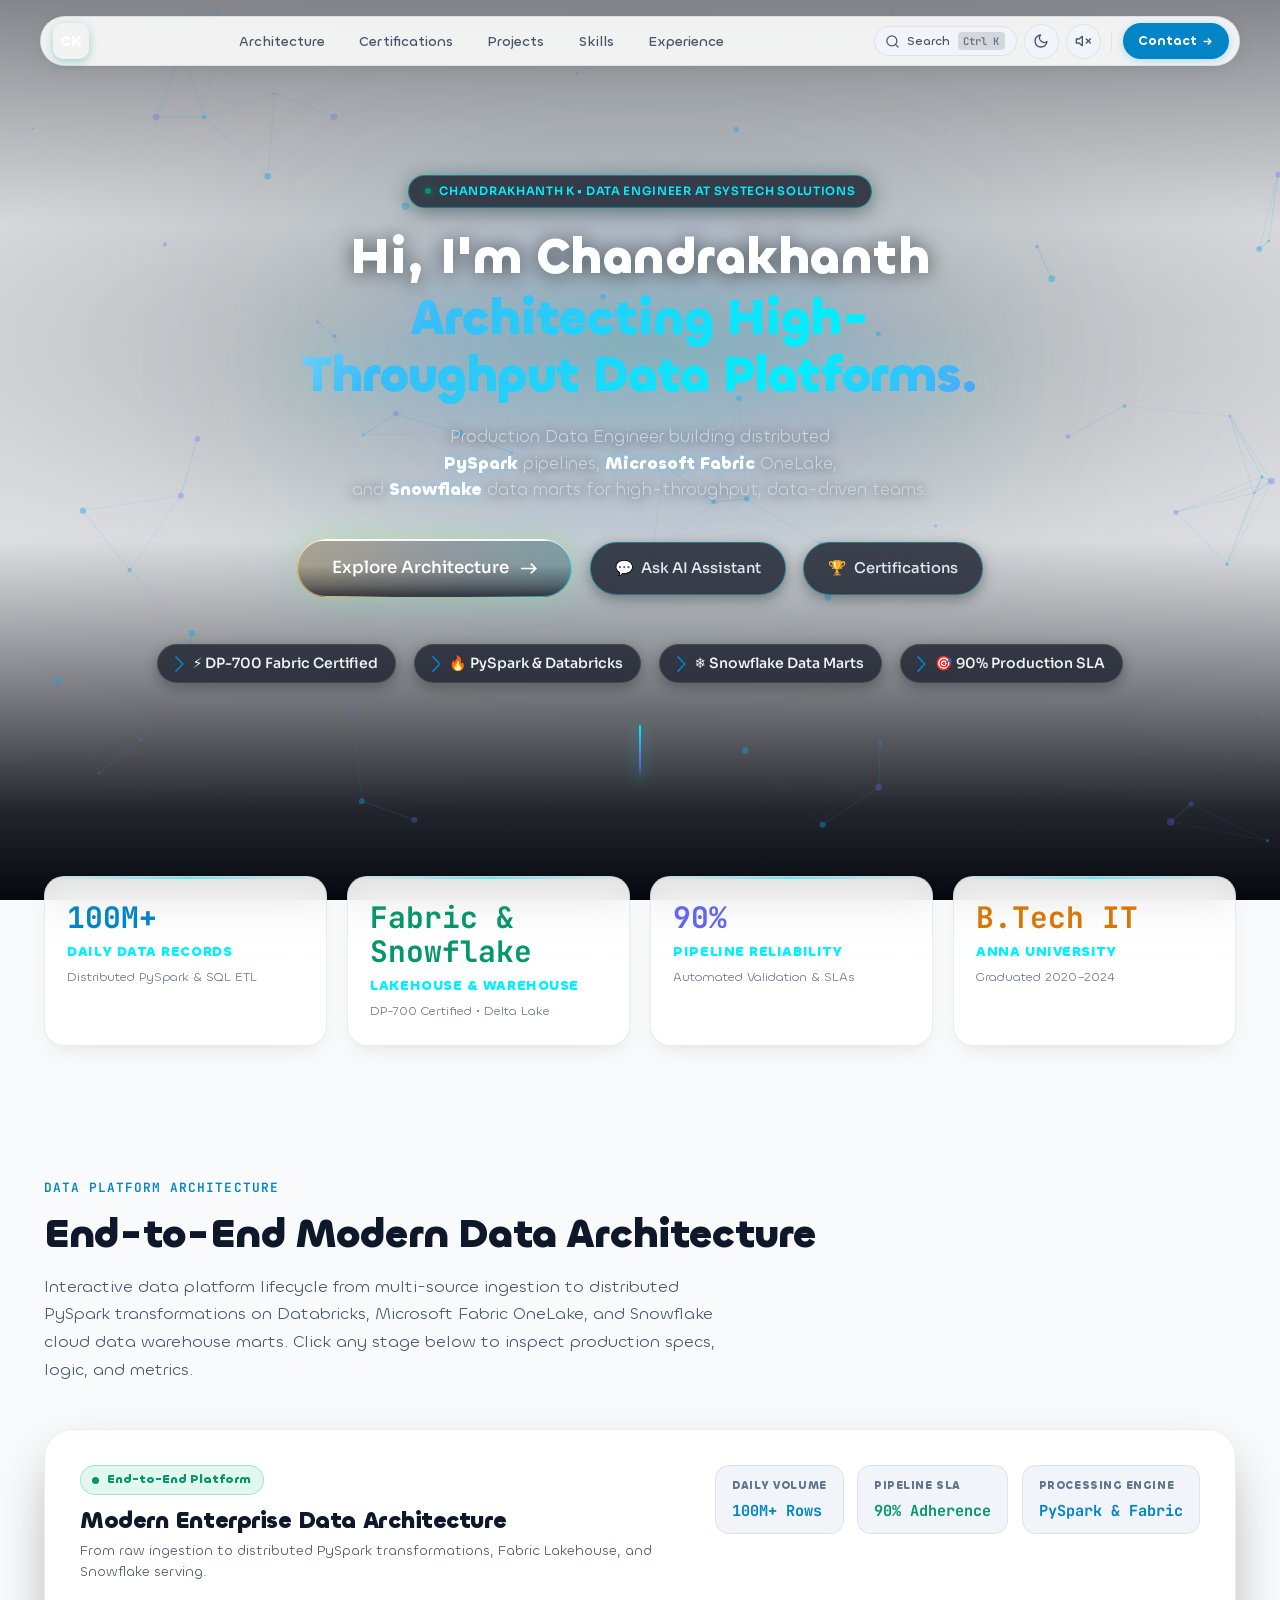
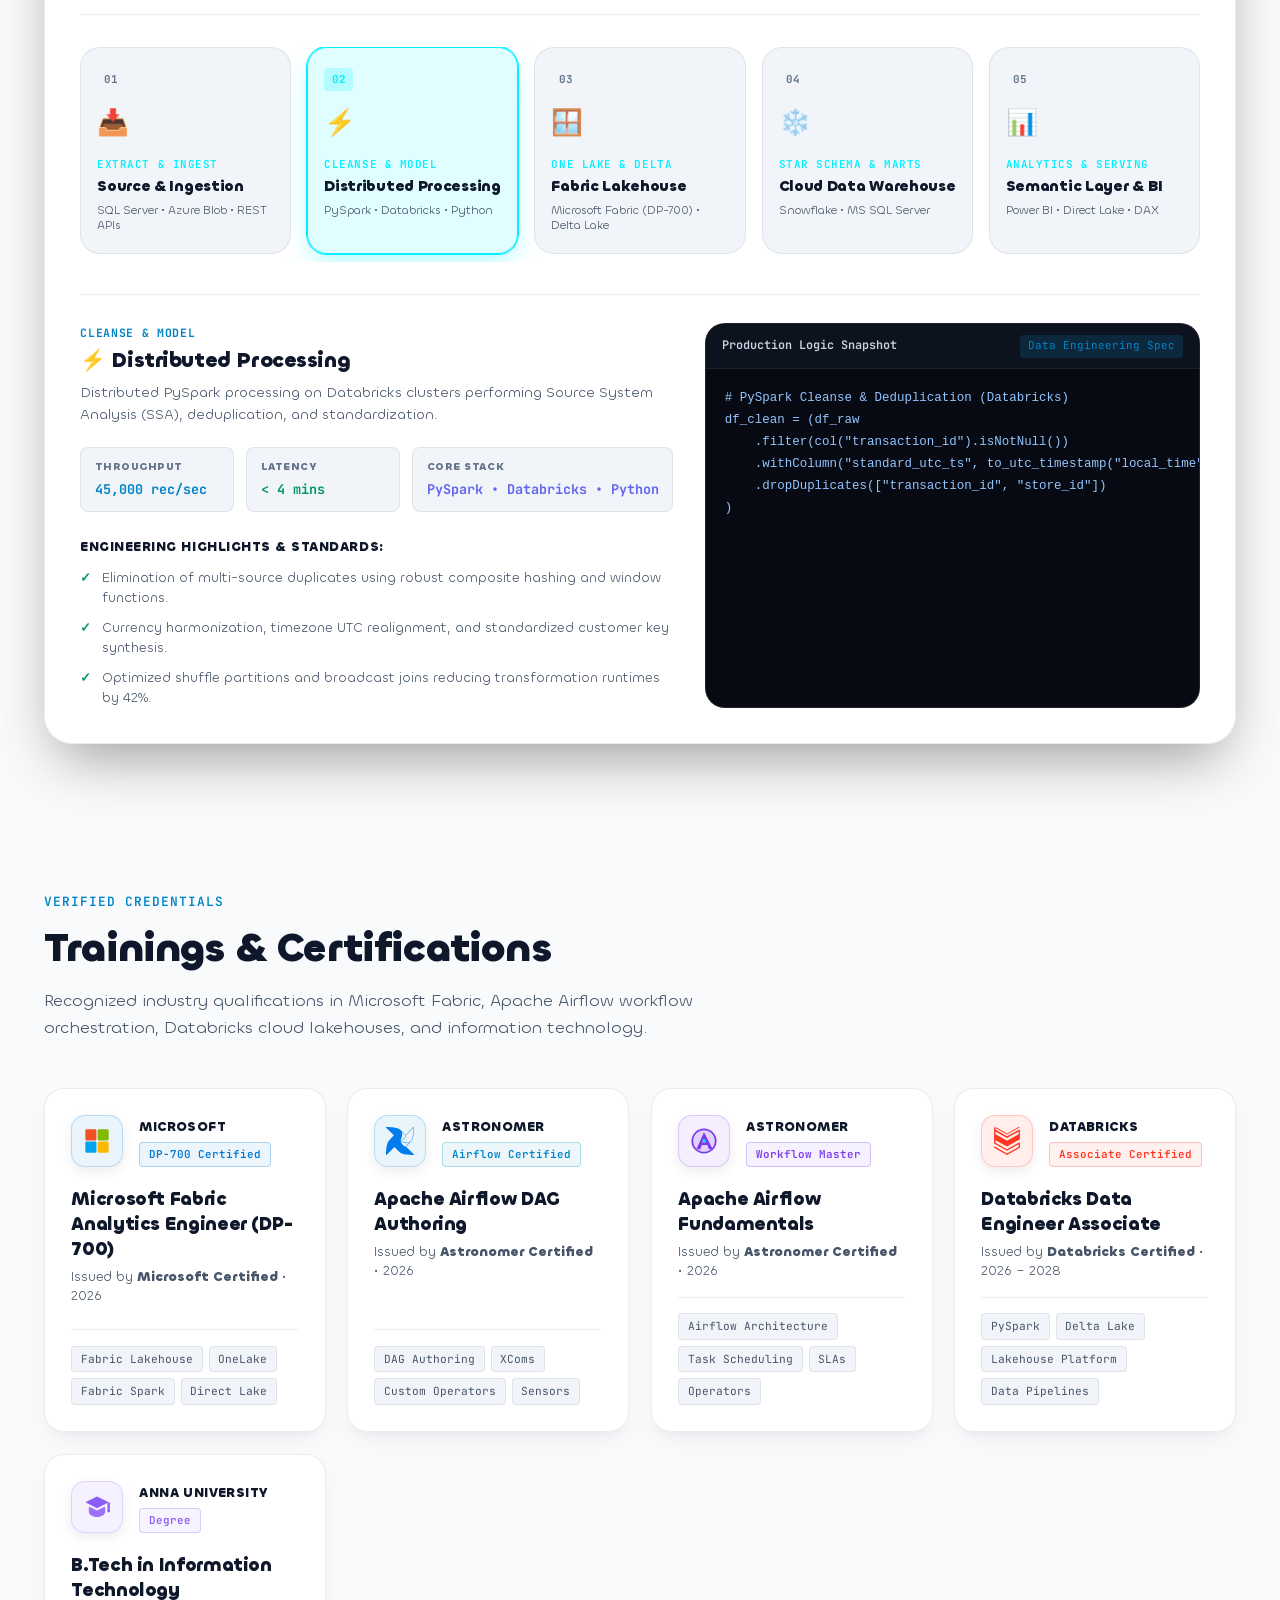
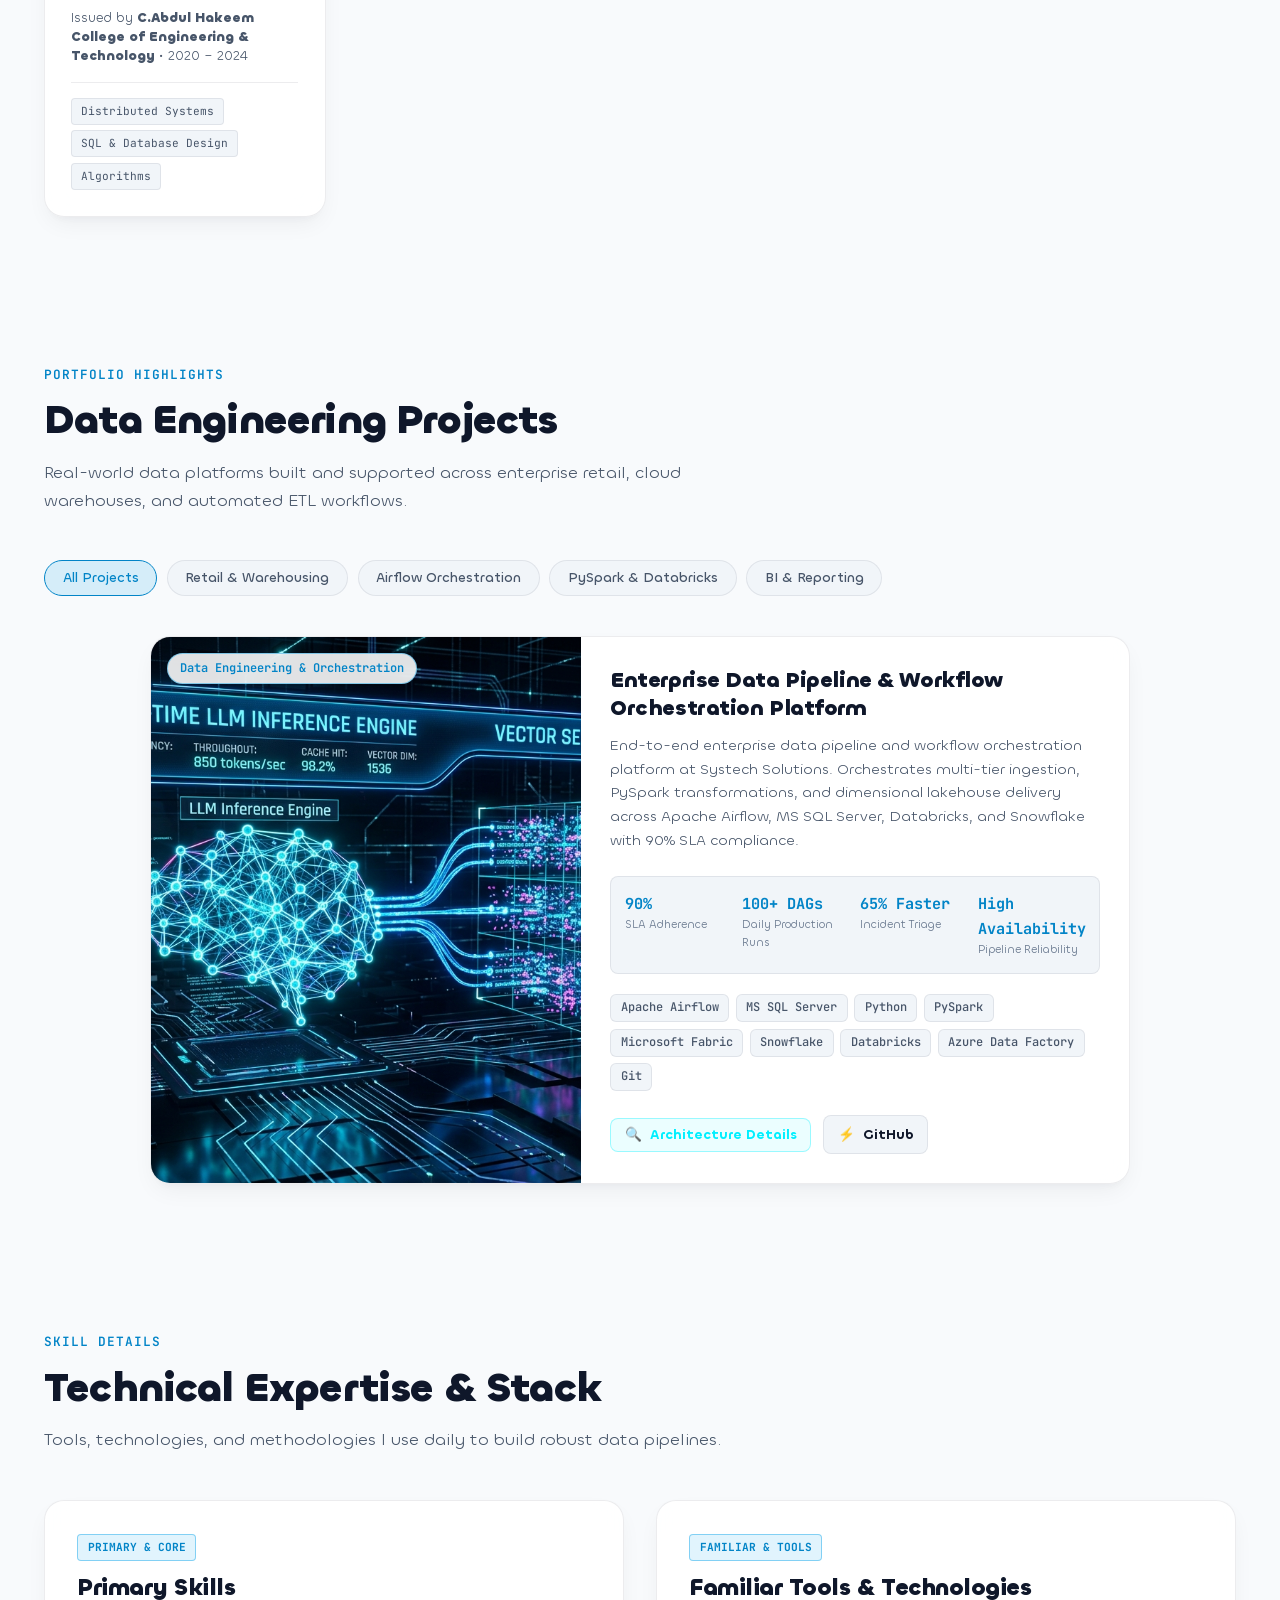
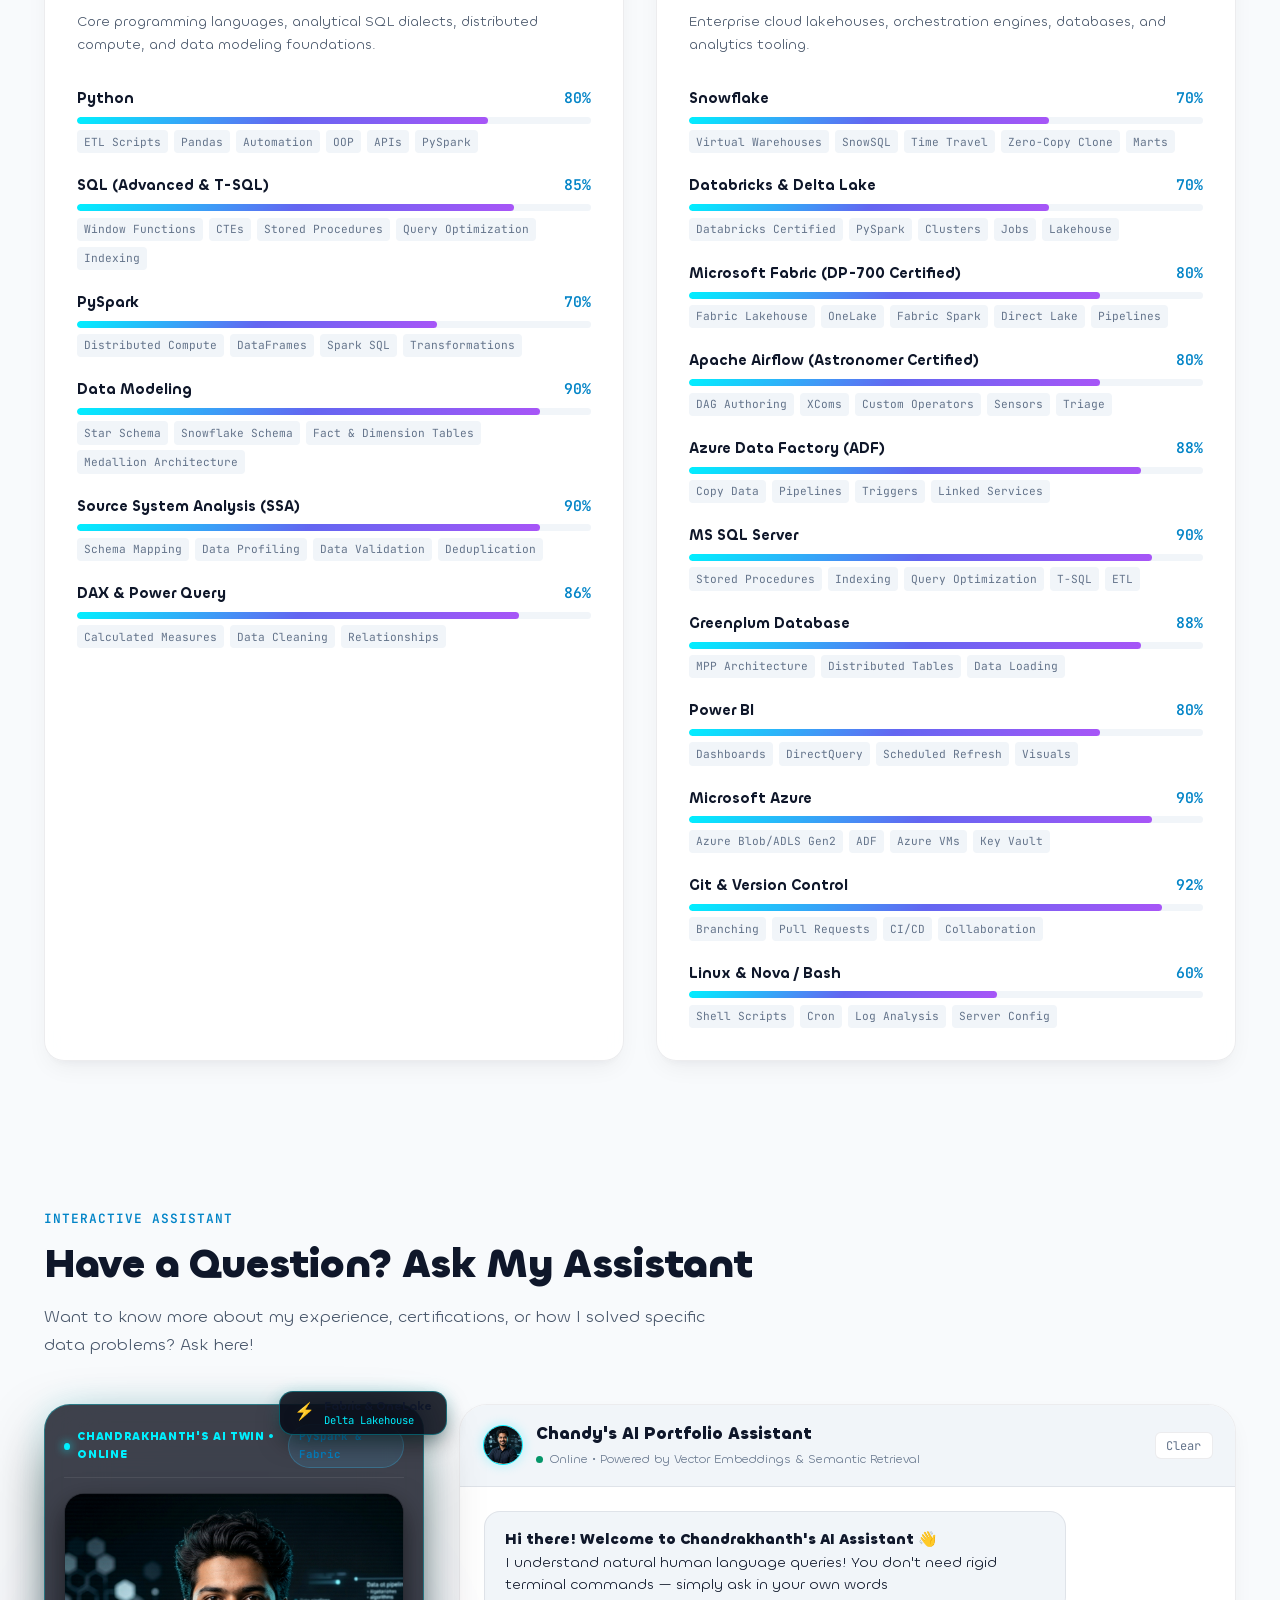
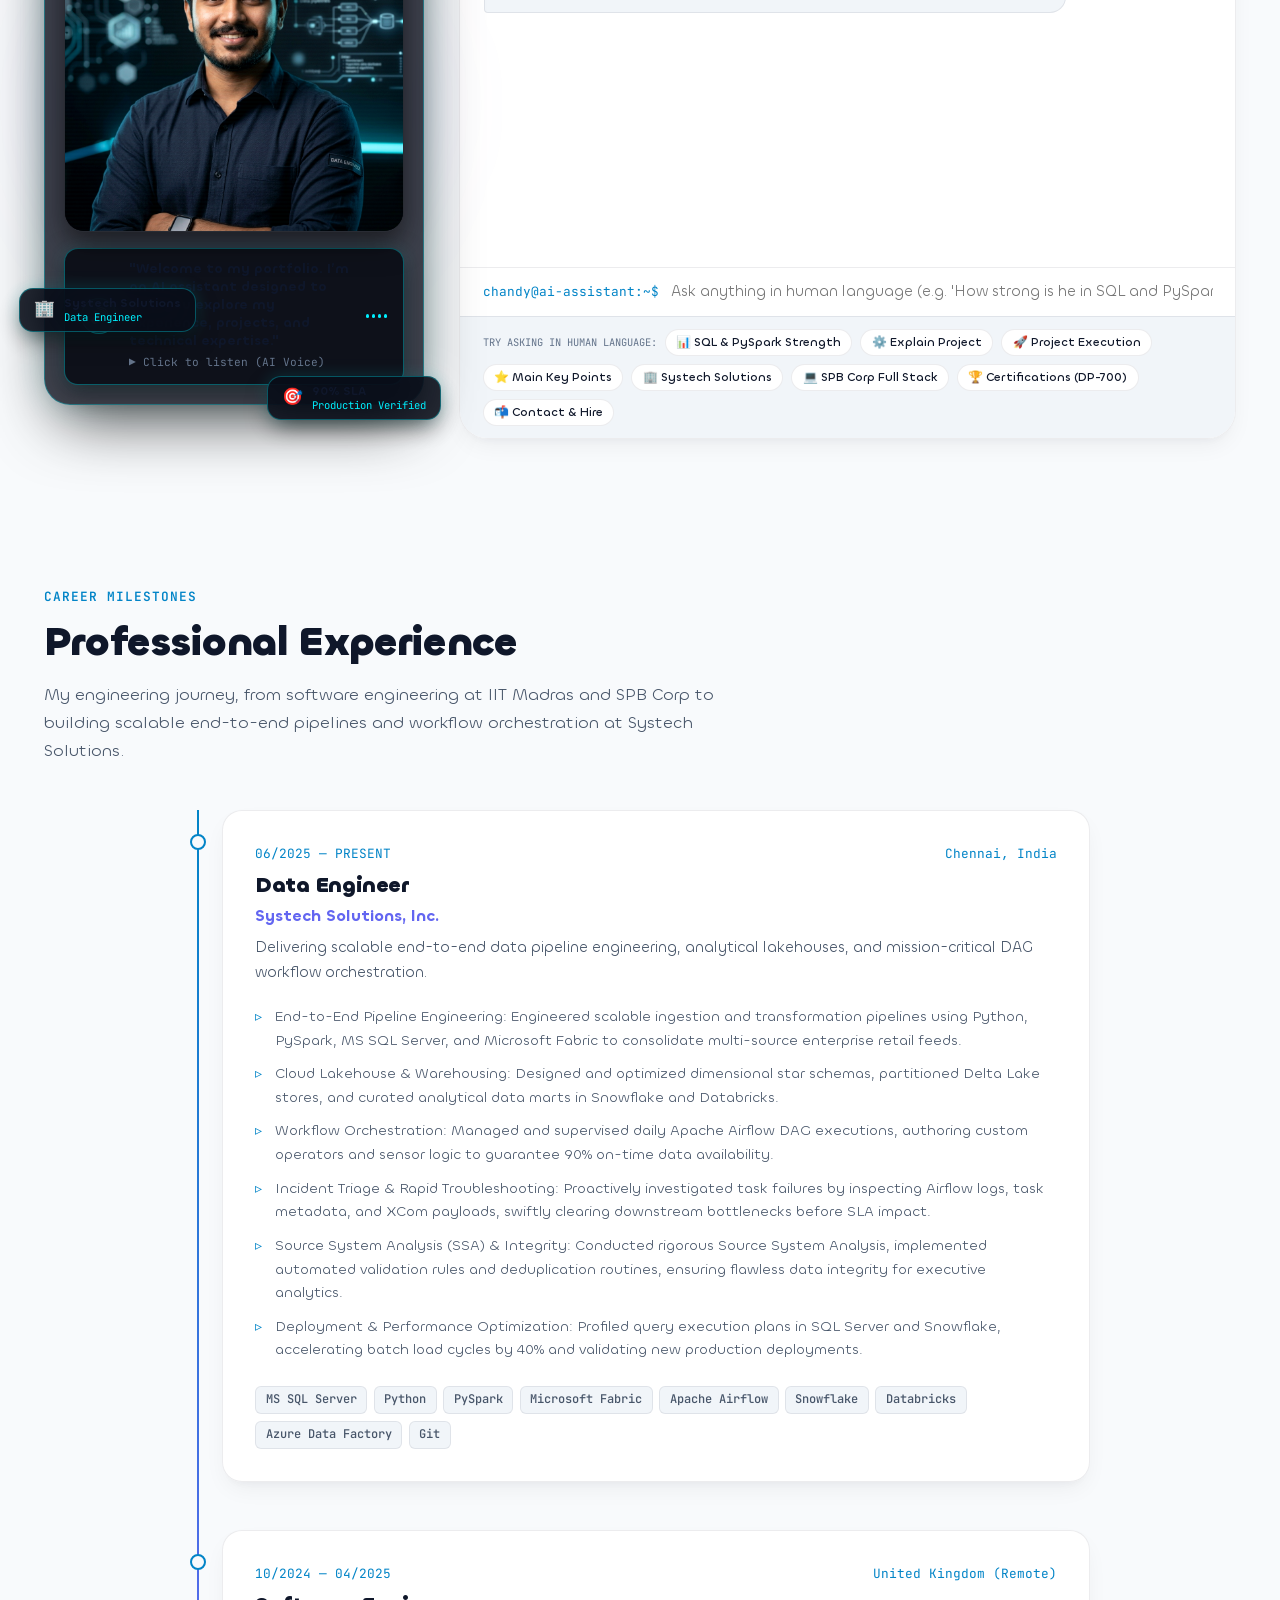
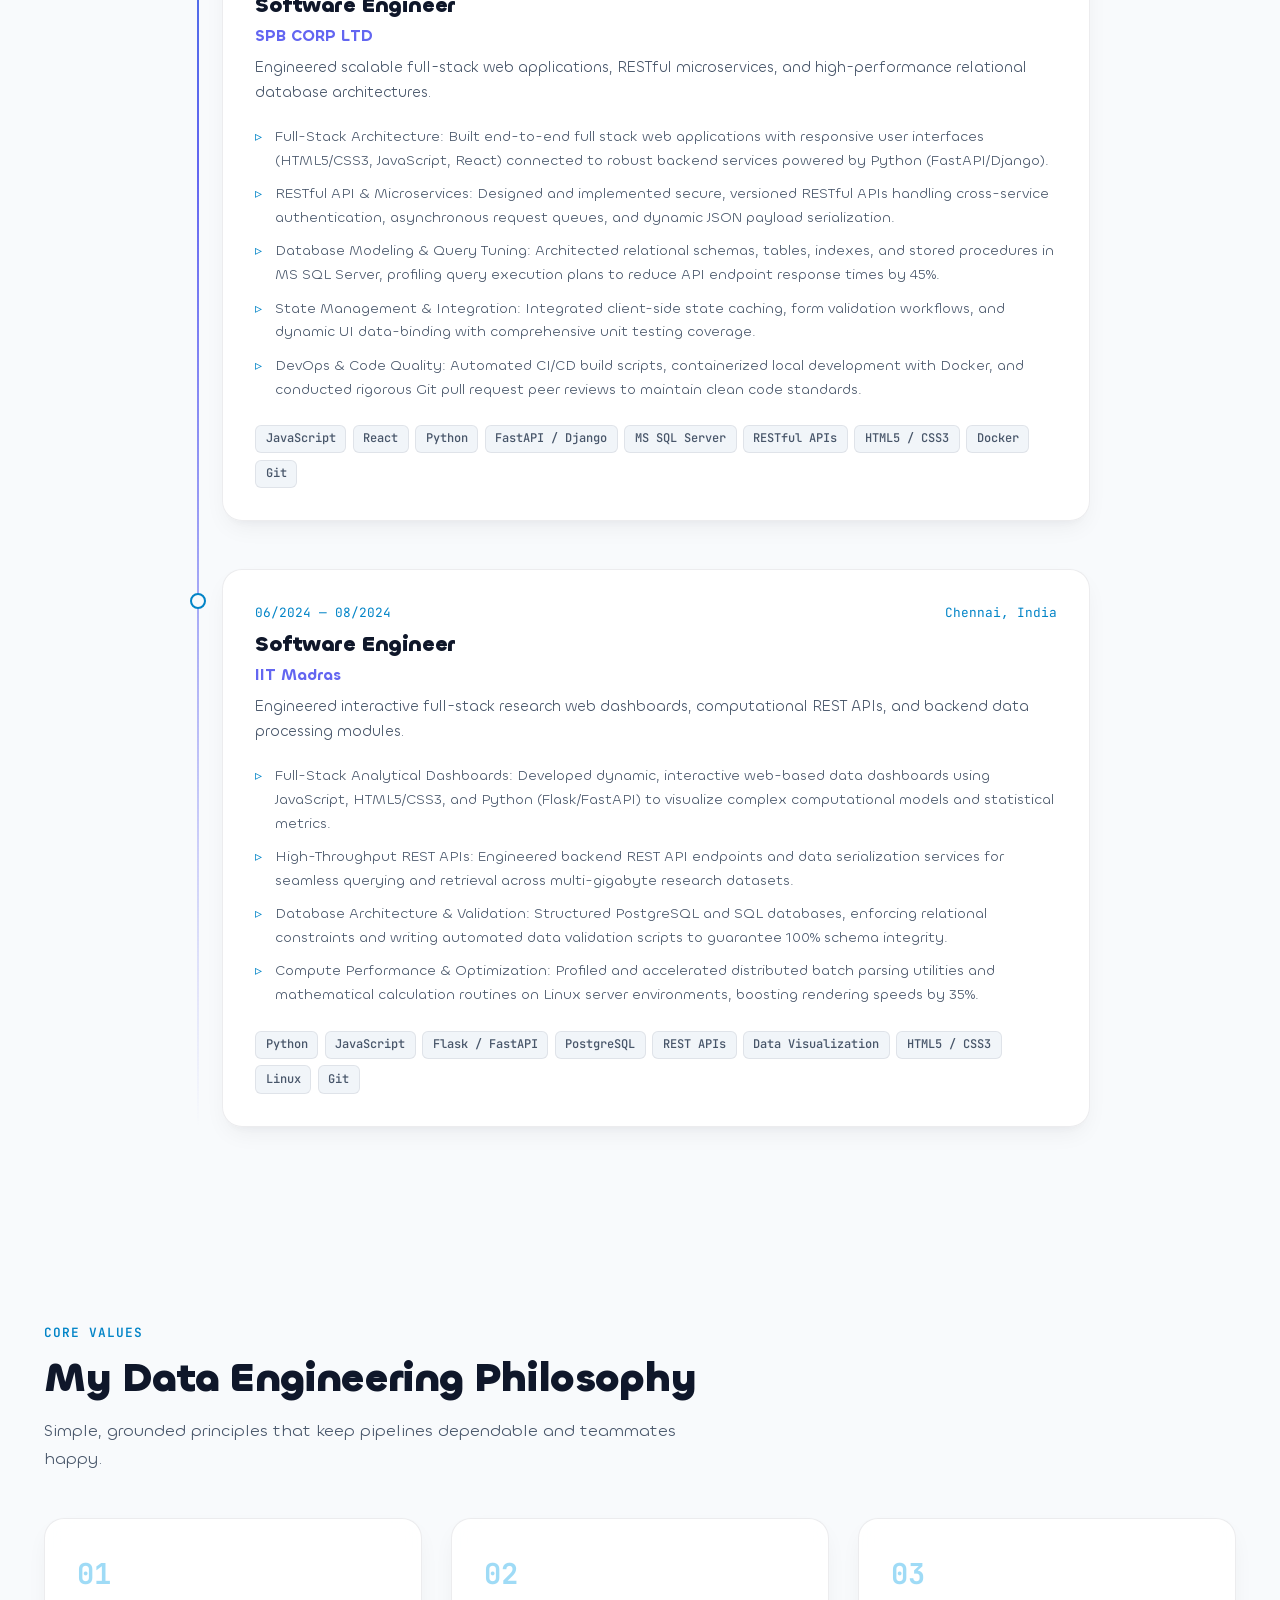
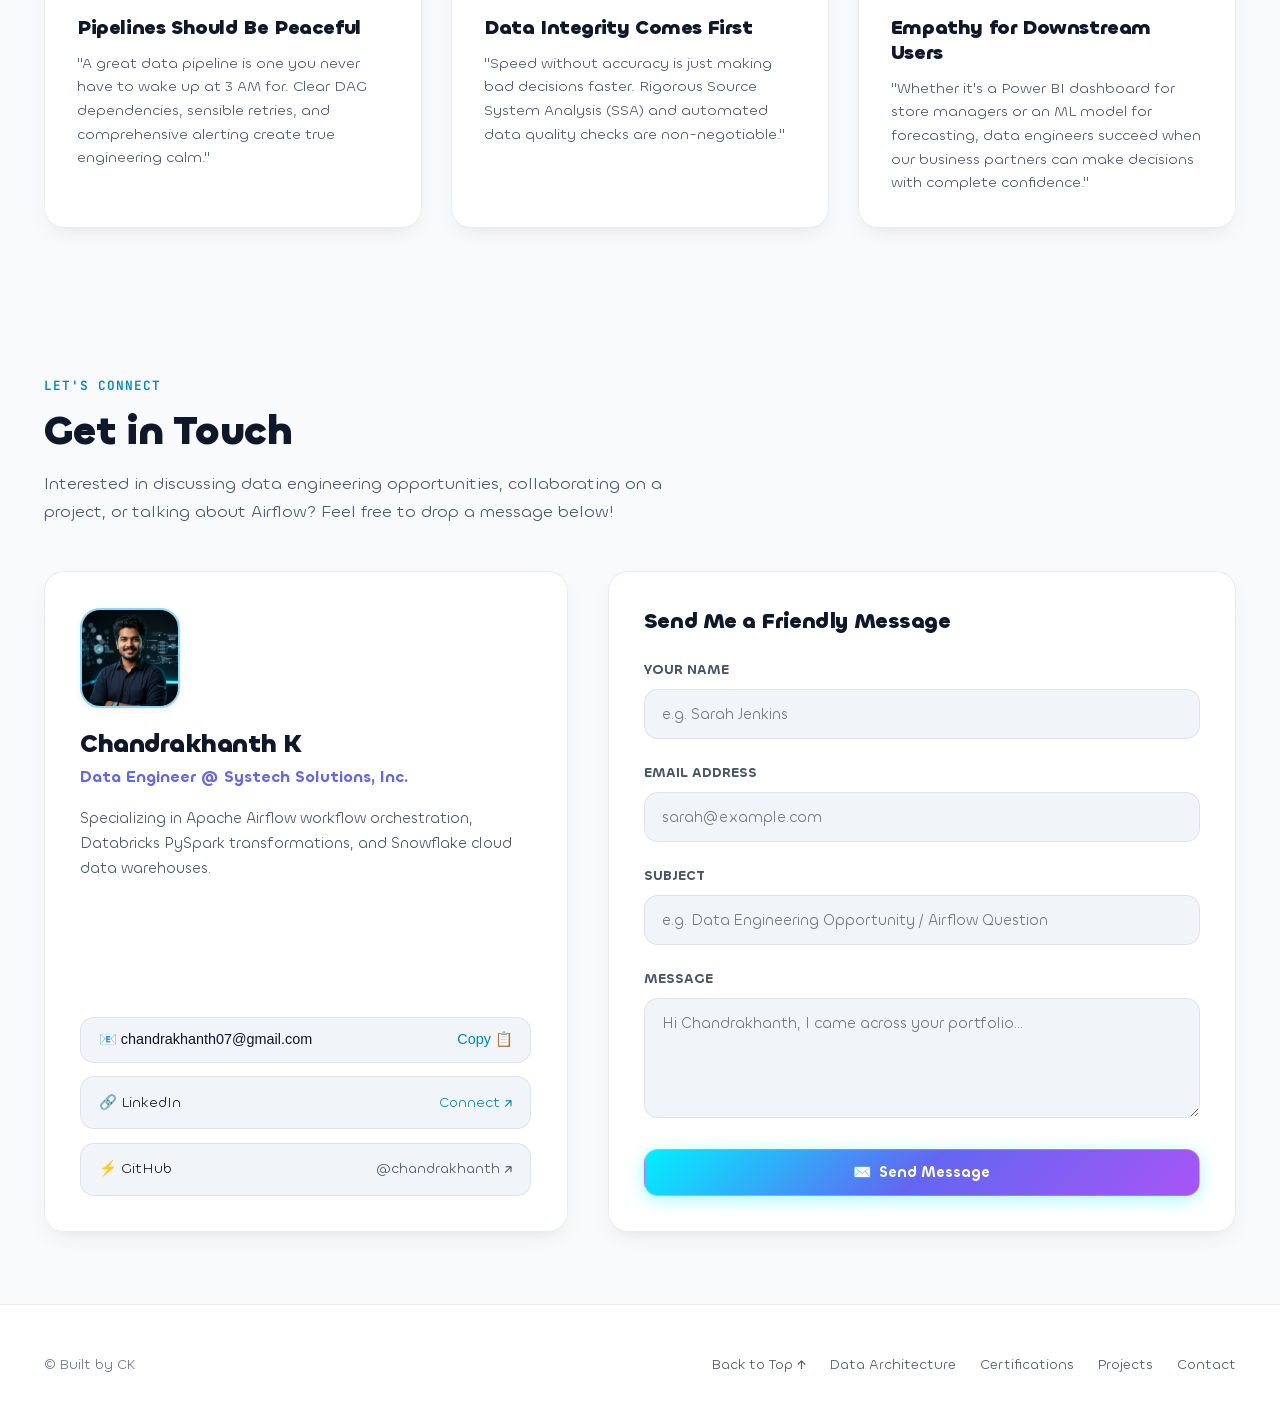
==== index.html @ 62d7914c "update" ====
<!DOCTYPE html>
<html lang="en" data-theme="dark">

<head>
  <meta charset="UTF-8" />
  <link rel="icon" href="data:,">
  <meta name="viewport" content="width=device-width, initial-scale=1.0" />
  <title>Chandrakhanth K | Data Engineer </title>
  <meta name="description"
    content="Portfolio of Chandrakhanth K — Data Engineer at Systech Solutions, Inc. Proficient in MS SQL Server, Python, PySpark, Microsoft Fabric (DP-700), Snowflake, and Databricks cloud lakehouses." />
  <meta name="keywords"
    content="Chandrakhanth K, Data Engineer, Microsoft Fabric, DP-700, Databricks Associate, Snowflake, PySpark, Python, MS SQL Server, Systech Solutions" />
  <meta name="author" content="Chandrakhanth K" />

  <meta property="og:type" content="website" />
  <meta property="og:title" content="Chandrakhanth K | Data Engineering Professional" />
  <meta property="og:description"
    content="Building resilient end-to-end data pipelines with MS SQL Server, Python, PySpark, Microsoft Fabric, Snowflake, and Databricks." />
  <meta property="og:image" content="assets/ai-avatar.jpg" />
  <meta name="twitter:card" content="summary_large_image" />
  <meta http-equiv="X-Content-Type-Options" content="nosniff" />
  <meta name="referrer" content="strict-origin-when-cross-origin" />

  <link rel="preconnect" href="https://fonts.googleapis.com" />
  <link rel="preconnect" href="https://fonts.gstatic.com" crossorigin />
  <link
    href="https://fonts.googleapis.com/css2?family=Sora:wght@100..900&family=Inter:wght@300;400;500;600;700&family=Outfit:wght@500;600;700;800&family=JetBrains+Mono:wght@400;500;600&display=swap"
    rel="stylesheet" />

  <link rel="stylesheet" href="styles/chillax.css" />
  <link rel="stylesheet" href="styles/main.css" />
</head>

<body>

  <header class="site-nav" id="site-nav">
    <div class="container nav-container">
      <div class="nav-island glass-card">

        <a href="#hero" class="nav-brand" aria-label="Chandrakhanth K — Home" title="Chandrakhanth K — Home">
          <div class="brand-glyph">CK</div>
        </a>

        <nav class="nav-center" aria-label="Main Navigation">
          <ul class="nav-links" id="nav-links">
            <li><a href="#architecture" class="nav-link">Architecture</a></li>
            <li><a href="#certifications" class="nav-link">Certifications</a></li>
            <li><a href="#projects" class="nav-link">Projects</a></li>
            <li><a href="#skills" class="nav-link">Skills</a></li>
            <li><a href="#experience" class="nav-link">Experience</a></li>
          </ul>
        </nav>

        <div class="nav-actions">

          <button class="nav-cmd-btn" id="cmd-palette-btn" aria-label="Search portfolio (Ctrl+K)"
            title="Quick Search (Ctrl+K)">
            <svg class="nav-svg-icon" viewBox="0 0 24 24" width="15" height="15" fill="none" stroke="currentColor"
              stroke-width="2" stroke-linecap="round" stroke-linejoin="round" aria-hidden="true">
              <circle cx="11" cy="11" r="8"></circle>
              <line x1="21" y1="21" x2="16.65" y2="16.65"></line>
            </svg>
            <span class="cmd-label">Search</span>
            <kbd class="kbd-pill">Ctrl K</kbd>
          </button>

          <button class="nav-icon-btn theme-toggle-btn" id="theme-toggle-btn" aria-label="Toggle light and dark theme"
            title="Switch Theme">
            <svg class="nav-svg-icon theme-sun" viewBox="0 0 24 24" width="16" height="16" fill="none"
              stroke="currentColor" stroke-width="2" stroke-linecap="round" stroke-linejoin="round" aria-hidden="true">
              <circle cx="12" cy="12" r="5"></circle>
              <line x1="12" y1="1" x2="12" y2="3"></line>
              <line x1="12" y1="21" x2="12" y2="23"></line>
              <line x1="4.22" y1="4.22" x2="5.64" y2="5.64"></line>
              <line x1="18.36" y1="18.36" x2="19.78" y2="19.78"></line>
              <line x1="1" y1="12" x2="3" y2="12"></line>
              <line x1="21" y1="12" x2="23" y2="12"></line>
              <line x1="4.22" y1="19.78" x2="5.64" y2="18.36"></line>
              <line x1="18.36" y1="5.64" x2="19.78" y2="4.22"></line>
            </svg>
          </button>

          <button class="nav-icon-btn audio-toggle-btn" id="audio-toggle-btn" aria-label="Toggle Sound Effects"
            title="Toggle Sound">
            <svg class="nav-svg-icon" viewBox="0 0 24 24" width="16" height="16" fill="none" stroke="currentColor"
              stroke-width="2" stroke-linecap="round" stroke-linejoin="round" aria-hidden="true">
              <polygon points="11 5 6 9 2 9 2 15 6 15 11 19 11 5"></polygon>
              <line x1="23" y1="9" x2="17" y2="15"></line>
              <line x1="17" y1="9" x2="23" y2="15"></line>
            </svg>
          </button>

          <div class="nav-divider" aria-hidden="true"></div>

          <a href="#contact" class="nav-contact-btn" id="nav-connect-cta">
            <span>Contact</span>
            <svg class="arrow-icon" viewBox="0 0 16 16" width="11" height="11" fill="none" stroke="currentColor"
              stroke-width="2" stroke-linecap="round" stroke-linejoin="round" aria-hidden="true">
              <path d="M3 8h10M9 4l4 4-4 4" />
            </svg>
          </a>

          <button class="mobile-toggle" id="mobile-menu-btn" aria-label="Toggle navigation menu" aria-expanded="false"
            aria-controls="mobile-nav-drawer">
            <span></span>
            <span></span>
            <span></span>
          </button>
        </div>
      </div>

      <nav class="mobile-nav-drawer glass-card" id="mobile-nav-drawer" aria-label="Mobile Navigation"
        aria-hidden="true">
        <div class="mobile-drawer-header">
          <span class="mobile-drawer-title">Navigation</span>
          <span class="mobile-drawer-badge">CK Portfolio</span>
        </div>
        <ul class="mobile-nav-links">
          <li>
            <a href="#architecture" class="mobile-nav-link">
              <span class="mobile-link-icon">🏛️</span>
              <div class="mobile-link-text">
                <span class="mobile-link-title">Data Architecture</span>
                <span class="mobile-link-desc">Ingestion, PySpark, Fabric &amp; Snowflake</span>
              </div>
            </a>
          </li>
          <li>
            <a href="#certifications" class="mobile-nav-link">
              <span class="mobile-link-icon">📜</span>
              <div class="mobile-link-text">
                <span class="mobile-link-title">Certifications</span>
                <span class="mobile-link-desc">Microsoft Fabric, Airflow &amp; Databricks credentials</span>
              </div>
            </a>
          </li>
          <li>
            <a href="#projects" class="mobile-nav-link">
              <span class="mobile-link-icon">💼</span>
              <div class="mobile-link-text">
                <span class="mobile-link-title">Featured Projects</span>
                <span class="mobile-link-desc">Retail lakehouse, PySpark &amp; BI solutions</span>
              </div>
            </a>
          </li>
          <li>
            <a href="#skills" class="mobile-nav-link">
              <span class="mobile-link-icon">🛠️</span>
              <div class="mobile-link-text">
                <span class="mobile-link-title">Technical Skills</span>
                <span class="mobile-link-desc">Fabric, SQL Server, Python, Airflow, Snowflake</span>
              </div>
            </a>
          </li>
          <li>
            <a href="#experience" class="mobile-nav-link">
              <span class="mobile-link-icon">🏢</span>
              <div class="mobile-link-text">
                <span class="mobile-link-title">Experience</span>
                <span class="mobile-link-desc">Systech Solutions, SPB Corp &amp; IIT Madras</span>
              </div>
            </a>
          </li>
          <li>
            <a href="#contact" class="mobile-nav-link">
              <span class="mobile-link-icon">✉️</span>
              <div class="mobile-link-text">
                <span class="mobile-link-title">Contact &amp; Connect</span>
                <span class="mobile-link-desc">Open for high-impact Data Engineering roles</span>
              </div>
            </a>
          </li>
        </ul>

        <div class="mobile-drawer-actions">
          <button class="btn btn-ghost btn-sm mobile-search-btn" id="mobile-search-btn">
            🔍 Search (Ctrl+K)
          </button>
          <a href="#contact" class="btn btn-primary btn-sm mobile-connect-btn">
            Get In Touch 👋
          </a>
        </div>
      </nav>
    </div>
  </header>

  <main>

    <section id="hero" class="hero-section">

      <video class="hero-video-art" autoplay muted loop playsinline preload="auto" aria-hidden="true"
        poster="https://d2ol7oe51mr4n9.cloudfront.net/user_38xzZboKViGWJOttwIXH07lWA1P/130837c4-0244-4f37-9c61-8d801d93fd29.jpg"
        src="https://d8j0ntlcm91z4.cloudfront.net/user_38xzZboKViGWJOttwIXH07lWA1P/hf_20260912_104303_0c6d60b2-9353-408e-9449-585108a22fb5.mp4"></video>

      <div class="hero-video-veil" aria-hidden="true"></div>
      <div class="hero-ambient-glow" aria-hidden="true"></div>

      <canvas id="hero-canvas" class="hero-canvas"></canvas>

      <div class="hero-center-stage">

        <div class="hero-status-pill">
          <span class="live-pulse"></span>
          <span id="hero-status-text">CHANDRAKHANTH K • DATA ENGINEER AT SYSTECH SOLUTIONS</span>
        </div>

        <h1 class="hero-title">
          <span id="h1a">Hi, I'm Chandrakhanth</span>
          <span id="h1b">Architecting High-Throughput Data Platforms.</span>
        </h1>

        <p class="hero-sub">
          <span id="sub1">Production Data Engineer building distributed <strong>PySpark</strong> pipelines,
            <strong>Microsoft Fabric</strong> OneLake,</span>
          <span id="sub2">and <strong>Snowflake</strong> data marts for high-throughput, data-driven teams.</span>
        </p>

        <div class="hero-cta-cluster">
          <a class="cta" href="#architecture" id="hero-cta-pipeline">
            <span id="cta">Explore Architecture</span>
            <svg class="arrow" viewBox="0 0 16 11" aria-hidden="true">
              <path d="M0 5.5 H14.6 M10.3 1.2 L14.9 5.5 L10.3 9.8" />
            </svg>
          </a>
          <a class="hero-glass-pill" href="#terminal" id="hero-cta-terminal">
            <span class="pill-icon">💬</span>
            <span id="hero-pill-ai">Ask AI Assistant</span>
          </a>
          <a class="hero-glass-pill" href="#certifications" id="hero-cta-certs">
            <span class="pill-icon">🏆</span>
            <span id="hero-pill-certs">Certifications</span>
          </a>
        </div>

        <ul class="feats">
          <li class="feat-fabric">
            <svg class="chev" viewBox="0 0 11 20" aria-hidden="true">
              <path d="M1.15 1.15 L9.6 10 L1.15 18.85" />
            </svg>
            <span id="f1">⚡ DP-700 Fabric Certified</span>
          </li>
          <li class="feat-pyspark">
            <svg class="chev" viewBox="0 0 11 20" aria-hidden="true">
              <path d="M1.15 1.15 L9.6 10 L1.15 18.85" />
            </svg>
            <span id="f2">🔥 PySpark &amp; Databricks</span>
          </li>
          <li class="feat-snowflake">
            <svg class="chev" viewBox="0 0 11 20" aria-hidden="true">
              <path d="M1.15 1.15 L9.6 10 L1.15 18.85" />
            </svg>
            <span id="f3">❄️ Snowflake Data Marts</span>
          </li>
          <li class="feat-sla">
            <svg class="chev" viewBox="0 0 11 20" aria-hidden="true">
              <path d="M1.15 1.15 L9.6 10 L1.15 18.85" />
            </svg>
            <span id="f4">🎯 90% Production SLA</span>
          </li>
        </ul>

        <a href="#architecture" class="hero-scroll-cue" aria-label="Scroll to Data Architecture">
          <span class="rule" aria-hidden="true"></span>
        </a>
      </div>
    </section>

    <div class="container telemetry-strip">
      <div class="telemetry-grid">
        <div class="telemetry-item glass-card">
          <span class="t-val text-sky">100M+</span>
          <span class="t-label">Daily Data Records</span>
          <span class="t-sub">Distributed PySpark &amp; SQL ETL</span>
        </div>
        <div class="telemetry-item glass-card">
          <span class="t-val text-emerald">Fabric &amp; Snowflake</span>
          <span class="t-label">Lakehouse &amp; Warehouse</span>
          <span class="t-sub">DP-700 Certified • Delta Lake</span>
        </div>
        <div class="telemetry-item glass-card">
          <span class="t-val text-indigo">90%</span>
          <span class="t-label">Pipeline Reliability</span>
          <span class="t-sub">Automated Validation &amp; SLAs</span>
        </div>
        <div class="telemetry-item glass-card">
          <span class="t-val text-amber">B.Tech IT</span>
          <span class="t-label">Anna University</span>
          <span class="t-sub">Graduated 2020–2024</span>
        </div>
      </div>
    </div>

    <section id="architecture">
      <div class="container">
        <span class="section-tag">DATA PLATFORM ARCHITECTURE</span>
        <h2 class="section-title">End-to-End Modern Data Architecture</h2>
        <p class="section-subtitle">
          Interactive data platform lifecycle from multi-source ingestion to distributed PySpark transformations on
          Databricks,
          Microsoft Fabric OneLake, and Snowflake cloud data warehouse marts. Click any stage below to inspect
          production specs, logic, and metrics.
        </p>

        <div id="architecture-container"></div>
      </div>
    </section>

    <section id="certifications">
      <div class="container">
        <span class="section-tag">VERIFIED CREDENTIALS</span>
        <h2 class="section-title">Trainings &amp; Certifications</h2>
        <p class="section-subtitle">
          Recognized industry qualifications in Microsoft Fabric, Apache Airflow workflow orchestration, Databricks
          cloud lakehouses, and information technology.
        </p>

        <div class="cert-grid" id="certifications-grid"></div>
      </div>
    </section>

    <section id="projects">
      <div class="container">
        <span class="section-tag">PORTFOLIO HIGHLIGHTS</span>
        <h2 class="section-title">Data Engineering Projects</h2>
        <p class="section-subtitle">
          Real-world data platforms built and supported across enterprise retail, cloud warehouses, and automated ETL
          workflows.
        </p>

        <div class="projects-filter-bar" role="toolbar" aria-label="Project categories">
          <button class="proj-filter-btn active" data-filter="all">All Projects</button>
          <button class="proj-filter-btn" data-filter="retail">Retail &amp; Warehousing</button>
          <button class="proj-filter-btn" data-filter="orchestration">Airflow Orchestration</button>
          <button class="proj-filter-btn" data-filter="analytics">PySpark &amp; Databricks</button>
          <button class="proj-filter-btn" data-filter="reporting">BI &amp; Reporting</button>
        </div>

        <div class="projects-grid" id="projects-grid"></div>
      </div>
    </section>

    <section id="skills">
      <div class="container">
        <span class="section-tag">SKILL DETAILS</span>
        <h2 class="section-title">Technical Expertise &amp; Stack</h2>
        <p class="section-subtitle">
          Tools, technologies, and methodologies I use daily to build robust data pipelines.
        </p>

        <div class="skills-grid" id="skills-matrix-container"></div>
      </div>
    </section>

    <section id="terminal">
      <div class="container">
        <span class="section-tag">INTERACTIVE ASSISTANT</span>
        <h2 class="section-title">Have a Question? Ask My Assistant</h2>
        <p class="section-subtitle">
          Want to know more about my experience, certifications, or how I solved specific data problems? Ask here!
        </p>

        <div class="terminal-showcase-grid">

          <div class="hero-avatar-stage" id="hero-avatar-stage">

            <div class="avatar-ambient-glow" aria-hidden="true"></div>

            <div class="digital-human-card" id="digital-human-card" role="region"
              aria-label="Interactive Human AI Assistant">

              <div class="human-card-header">
                <div class="live-human-indicator">
                  <span class="indicator-pulse"></span>
                  <span class="indicator-label">CHANDRAKHANTH'S AI TWIN • ONLINE</span>
                </div>
                <span class="human-tech-pill">PySpark &amp; Fabric</span>
              </div>

              <div class="avatar-image-wrap">
                <img src="assets/ai-avatar.jpg" alt="Chandrakhanth K — Digital Human AI Assistant"
                  class="digital-human-img" id="digital-human-img" />

                <div class="eye-blink-overlay" id="eye-blink-overlay" aria-hidden="true"></div>

                <div class="lip-sync-overlay" id="lip-sync-overlay" aria-hidden="true"></div>

                <div class="hologram-scanline" aria-hidden="true"></div>
              </div>

              <div class="avatar-chip chip-top-right">
                <span class="chip-badge-icon">⚡</span>
                <div class="chip-badge-text">
                  <strong>Fabric &amp; OneLake</strong>
                  <span>Delta Lakehouse</span>
                </div>
              </div>

              <div class="avatar-chip chip-bottom-left">
                <span class="chip-badge-icon">🏢</span>
                <div class="chip-badge-text">
                  <strong>Systech Solutions</strong>
                  <span>Data Engineer</span>
                </div>
              </div>

              <div class="avatar-chip chip-bottom-right">
                <span class="chip-badge-icon">🎯</span>
                <div class="chip-badge-text">
                  <strong>90% SLA</strong>
                  <span>Production Verified</span>
                </div>
              </div>

              <div class="avatar-voice-bubble" id="avatar-voice-bubble" role="button" tabindex="0"
                title="Click to hear voice greeting with real-time lip sync">
                <div class="voice-bubble-top">
                  <button class="voice-bubble-play-btn" id="avatar-voice-btn"
                    aria-label="Play voice greeting">🔊</button>
                  <div class="voice-bubble-text-wrap">
                    <span class="voice-bubble-speech">"Welcome to my portfolio. I’m an AI assistant designed to help you
                      explore my experience, projects, and technical expertise."</span>
                    <span class="voice-bubble-hint" id="voice-bubble-hint">▶ Click to listen (AI Voice)</span>
                  </div>
                  <div class="sound-wave-bars" id="avatar-sound-wave" aria-hidden="true">
                    <span></span><span></span><span></span><span></span>
                  </div>
                </div>
              </div>
            </div>
          </div>

          <div id="interactive-terminal-container"></div>
        </div>
      </div>
    </section>

    <section id="experience">
      <div class="container">
        <span class="section-tag">CAREER MILESTONES</span>
        <h2 class="section-title">Professional Experience</h2>
        <p class="section-subtitle">
          My engineering journey, from software engineering at IIT Madras and SPB Corp to building scalable end-to-end
          pipelines and workflow orchestration at Systech Solutions.
        </p>

        <div class="timeline-wrap" id="experience-timeline"></div>
      </div>
    </section>

    <section id="manifesto">
      <div class="container">
        <span class="section-tag">CORE VALUES</span>
        <h2 class="section-title">My Data Engineering Philosophy</h2>
        <p class="section-subtitle">
          Simple, grounded principles that keep pipelines dependable and teammates happy.
        </p>

        <div class="manifesto-grid">
          <div class="manifesto-card glass-card">
            <span class="manifesto-num">01</span>
            <h3 class="manifesto-title">Pipelines Should Be Peaceful</h3>
            <p class="manifesto-quote">
              "A great data pipeline is one you never have to wake up at 3 AM for. Clear DAG dependencies, sensible
              retries, and comprehensive alerting create true engineering calm."
            </p>
          </div>
          <div class="manifesto-card glass-card">
            <span class="manifesto-num">02</span>
            <h3 class="manifesto-title">Data Integrity Comes First</h3>
            <p class="manifesto-quote">
              "Speed without accuracy is just making bad decisions faster. Rigorous Source System Analysis (SSA) and
              automated data quality checks are non-negotiable."
            </p>
          </div>
          <div class="manifesto-card glass-card">
            <span class="manifesto-num">03</span>
            <h3 class="manifesto-title">Empathy for Downstream Users</h3>
            <p class="manifesto-quote">
              "Whether it's a Power BI dashboard for store managers or an ML model for forecasting, data engineers
              succeed when our business partners can make decisions with complete confidence."
            </p>
          </div>
        </div>
      </div>
    </section>

    <section id="contact">
      <div class="container">
        <span class="section-tag">LET'S CONNECT</span>
        <h2 class="section-title">Get in Touch</h2>
        <p class="section-subtitle">
          Interested in discussing data engineering opportunities, collaborating on a project, or talking about Airflow?
          Feel free to drop a message below!
        </p>

        <div class="contact-grid">
          <div class="contact-info-card glass-card">
            <div class="contact-avatar-wrap">
              <img src="assets/ai-avatar.jpg" alt="Chandrakhanth K Avatar" class="contact-avatar-img" />
            </div>
            <h3 class="contact-name">Chandrakhanth K</h3>
            <div class="contact-role">Data Engineer @ Systech Solutions, Inc.</div>
            <p class="contact-bio">
              Specializing in Apache Airflow workflow orchestration, Databricks PySpark transformations, and Snowflake
              cloud data warehouses.
            </p>

            <div class="contact-channels">
              <button class="channel-item" id="copy-email-btn" data-email="chandrakhanth.kumaram@gmail.com">
                <span>📧 chandrakhanth07@gmail.com</span>
                <span class="text-sky">Copy 📋</span>
              </button>
              <a href="https://linkedin.com/in/chandrakhanth" target="_blank" rel="noopener noreferrer"
                class="channel-item">
                <span>🔗 LinkedIn</span>
                <span class="text-sky">Connect ↗</span>
              </a>
              <a href="https://github.com/chandrakhanth" target="_blank" rel="noopener noreferrer" class="channel-item">
                <span>⚡ GitHub</span>
                <span class="text-secondary">@chandrakhanth ↗</span>
              </a>
            </div>
          </div>

          <div class="contact-form-card glass-card">
            <h3 class="form-title" style="margin-bottom: 1.5rem; font-size: 1.35rem;">Send Me a Friendly Message</h3>
            <form id="contact-form" autocomplete="off">
              <div class="form-group">
                <label for="contact-name-input" class="form-label">YOUR NAME</label>
                <input type="text" id="contact-name-input" class="form-input" placeholder="e.g. Sarah Jenkins"
                  required />
              </div>
              <div class="form-group">
                <label for="contact-email-input" class="form-label">EMAIL ADDRESS</label>
                <input type="email" id="contact-email-input" class="form-input" placeholder="sarah@example.com"
                  required />
              </div>
              <div class="form-group">
                <label for="contact-subject-input" class="form-label">SUBJECT</label>
                <input type="text" id="contact-subject-input" class="form-input"
                  placeholder="e.g. Data Engineering Opportunity / Airflow Question" required />
              </div>
              <div class="form-group">
                <label for="contact-message-input" class="form-label">MESSAGE</label>
                <textarea id="contact-message-input" class="form-textarea"
                  placeholder="Hi Chandrakhanth, I came across your portfolio..." required></textarea>
              </div>
              <button type="submit" class="btn btn-primary" style="width: 100%;">
                <span class="btn-icon">✉️</span> Send Message
              </button>
              <div id="form-status-msg"></div>
            </form>
          </div>
        </div>
      </div>
    </section>
  </main>

  <footer class="site-footer">
    <div class="container footer-inner">
      <div class="footer-copy">
        © Built by CK
      </div>
      <div class="footer-links">
        <a href="#hero" class="footer-link">Back to Top ↑</a>
        <a href="#architecture" class="footer-link">Data Architecture</a>
        <a href="#certifications" class="footer-link">Certifications</a>
        <a href="#projects" class="footer-link">Projects</a>
        <a href="#contact" class="footer-link">Contact</a>
      </div>
    </div>
  </footer>

  <div class="modal-overlay" id="project-modal" role="dialog" aria-modal="true" aria-labelledby="modal-project-title">
    <div class="modal-dialog">
      <button class="modal-close-btn" id="close-modal-btn" aria-label="Close dialog">✕</button>
      <div id="modal-project-content"></div>
    </div>
  </div>

  <div class="modal-overlay" id="command-palette" role="dialog" aria-modal="true" aria-label="Command Palette">
    <div class="palette-dialog">
      <div class="palette-input-wrap">
        <span class="palette-search-icon">🔍</span>
        <input type="text" id="palette-search-input" class="palette-input"
          placeholder="Type a project, certification, or action..." autocomplete="off" />
      </div>
      <div class="palette-results" id="palette-results"></div>
      <div class="palette-footer">
        <span>Navigation: <kbd>↑</kbd> <kbd>↓</kbd></span>
        <span>Execute: <kbd>Enter</kbd></span>
        <span>Close: <kbd>ESC</kbd></span>
      </div>
    </div>
  </div>

  <aside class="floating-avatar-dock" id="floating-avatar-dock" role="button" tabindex="0"
    title="Click to chat with Chandrakhanth's AI Assistant">
    <div class="dock-avatar-thumb">
      <img src="assets/ai-avatar.jpg" alt="AI Assistant Companion" />
      <span class="dock-status-dot"></span>
    </div>
    <div class="dock-text">
      <span class="dock-title">AI Assistant</span>
      <span class="dock-sub">Click to chat 💬</span>
    </div>
    <div class="dock-wave" aria-hidden="true">
      <span></span><span></span><span></span>
    </div>
  </aside>

  <script src="js/data.js"></script>
  <script src="js/nlp-engine.js"></script>
  <script src="js/canvas-network.js"></script>
  <script src="js/architecture-flow.js"></script>
  <script src="js/terminal.js"></script>
  <script src="js/digital-human.js"></script>
  <script src="js/main.js"></script>

  <script>
    (function () {
      var q = window.matchMedia && window.matchMedia('(prefers-reduced-motion:reduce)'),
        v = document.querySelector('video.hero-video-art');
      if (!q || !v) return;
      function sync() {
        if (q.matches) {
          v.pause();
        } else {
          var p = v.play();
          if (p) p.catch(function () { });
        }
      }
      sync();
      q.addEventListener ? q.addEventListener('change', sync) : q.addListener(sync);
    })();

    (function () {
      var lastItem = document.querySelector('.hero-scroll-cue') || document.querySelector('.feats li:last-child');
      function done() {
        document.documentElement.classList.add('is-entered');
      }
      if (lastItem) {
        lastItem.addEventListener('animationend', done, { once: true });
        setTimeout(done, 3500);
      } else {
        setTimeout(done, 1500);
      }
    })();

  </script>
</body>

</html>
---- styles/chillax.css ----
/**
 * Chillax Webfont
 * Designed by Indian Type Foundry (Fontshare)
 */

/* Unified Family ('Chillax') */
@font-face {
  font-family: 'Chillax';
  src: url('../fonts/chillax/Chillax-Extralight.woff2') format('woff2'),
       url('https://cdn.fontshare.com/wf/VPEI4URMTKIBEJ3ML5QGYTUN7QZSA7PZ/X6BNVDN4VAFADO6MXX3KIYTEI47EOMBE/DT44ALCE3XZMBI43JDI76R6HUUPFXQXV.woff2') format('woff2');
  font-weight: 200;
  font-display: swap;
  font-style: normal;
}

@font-face {
  font-family: 'Chillax';
  src: url('../fonts/chillax/Chillax-Light.woff2') format('woff2'),
       url('https://cdn.fontshare.com/wf/SVYQ5C47KQ7Q4A6527WD7JA6PUG6HK55/I2UFEJWWBDNRZ5HKD3V4ASSUY3YYEMOJ/JEWCW7XRBNTGIANRIQOD4DIZJG4HEHFJ.woff2') format('woff2');
  font-weight: 300;
  font-display: swap;
  font-style: normal;
}

@font-face {
  font-family: 'Chillax';
  src: url('../fonts/chillax/Chillax-Regular.woff2') format('woff2'),
       url('https://cdn.fontshare.com/wf/WSPWZKQM26GGKSLVGSP2CFUHUMS5BCYQ/UE3YJANJM3SE3IWT4TOMYQVMLCQ6GZGG/XESIRBQU62YFBC7YQZI6D2NT5CNZ4PPU.woff2') format('woff2');
  font-weight: 400;
  font-display: swap;
  font-style: normal;
}

@font-face {
  font-family: 'Chillax';
  src: url('../fonts/chillax/Chillax-Medium.woff2') format('woff2'),
       url('https://cdn.fontshare.com/wf/XASL35KKT35X3ACCBCOQKKABSR6AT3FX/6MU5BWUUPHCFUHM2F3E3QPQGKXCVBUOO/WZY5PMNTII6NKOB2TTIAX7QVAWMSY2DQ.woff2') format('woff2');
  font-weight: 500;
  font-display: swap;
  font-style: normal;
}

@font-face {
  font-family: 'Chillax';
  src: url('../fonts/chillax/Chillax-Semibold.woff2') format('woff2'),
       url('https://cdn.fontshare.com/wf/2T24MWUOKZU65SZJ33GPRGNOKE4KPOBX/T6LIXZJIPB23UDPMTIKURYWSZLXZBJ3A/THF5L6EHVL4N4NNE3GYDZNZSHABL5CH5.woff2') format('woff2');
  font-weight: 600;
  font-display: swap;
  font-style: normal;
}

@font-face {
  font-family: 'Chillax';
  src: url('../fonts/chillax/Chillax-Bold.woff2') format('woff2'),
       url('https://cdn.fontshare.com/wf/UM553GIXLG5E46TUH763VYPGAQ77BPQ5/NN4EI53RUGC4BO5HP5F46SYQ4WY4U4CE/T2KA2X72VGASVXFVB7QCOIFYVH5GZJTW.woff2') format('woff2');
  font-weight: 700;
  font-display: swap;
  font-style: normal;
}

/* Named Style Aliases (Chillax-*) */
@font-face {
  font-family: 'Chillax-Extralight';
  src: url('../fonts/chillax/Chillax-Extralight.woff2') format('woff2');
  font-weight: 200;
  font-display: swap;
  font-style: normal;
}

@font-face {
  font-family: 'Chillax-Light';
  src: url('../fonts/chillax/Chillax-Light.woff2') format('woff2');
  font-weight: 300;
  font-display: swap;
  font-style: normal;
}

@font-face {
  font-family: 'Chillax-Regular';
  src: url('../fonts/chillax/Chillax-Regular.woff2') format('woff2');
  font-weight: 400;
  font-display: swap;
  font-style: normal;
}

@font-face {
  font-family: 'Chillax-Medium';
  src: url('../fonts/chillax/Chillax-Medium.woff2') format('woff2');
  font-weight: 500;
  font-display: swap;
  font-style: normal;
}

@font-face {
  font-family: 'Chillax-Semibold';
  src: url('../fonts/chillax/Chillax-Semibold.woff2') format('woff2');
  font-weight: 600;
  font-display: swap;
  font-style: normal;
}

@font-face {
  font-family: 'Chillax-Bold';
  src: url('../fonts/chillax/Chillax-Bold.woff2') format('woff2');
  font-weight: 700;
  font-display: swap;
  font-style: normal;
}

@font-face {
  font-family: 'Chillax-Variable';
  src: url('../fonts/chillax/Chillax-Bold.woff2') format('woff2');
  font-weight: 100 900;
  font-display: swap;
  font-style: normal;
}
---- styles/main.css ----
@import url('chillax.css');
@import url('https://fonts.googleapis.com/css2?family=JetBrains+Mono:wght@400;500;600&family=Plus+Jakarta+Sans:wght@300;400;500;600;700&display=swap');

:root {
  --bg-base: #060810;
  --bg-surface: #0c1220;
  --bg-surface-elevated: #121a2d;
  --bg-surface-glass: rgba(12, 18, 32, 0.72);
  --bg-surface-hover: rgba(22, 32, 54, 0.9);

  --border-subtle: rgba(255, 255, 255, 0.08);
  --border-mid: rgba(255, 255, 255, 0.16);
  --border-accent: rgba(0, 240, 255, 0.35);
  --border-violet: rgba(139, 92, 246, 0.35);

  --text-primary: #f8fafc;
  --text-secondary: #94a3b8;
  --text-muted: #64748b;

  --accent-cyan: #00f0ff;
  --accent-sky: #38bdf8;
  --accent-violet: #8b5cf6;
  --accent-indigo: #6366f1;
  --accent-emerald: #10b981;
  --accent-amber: #fbbf24;
  --accent-rose: #f43f5e;

  --grad-primary: linear-gradient(135deg, #00f0ff 0%, #6366f1 50%, #a855f7 100%);
  --grad-cyber: linear-gradient(135deg, #00f0ff 0%, #38bdf8 50%, #818cf8 100%);
  --grad-aurora: linear-gradient(135deg, #8b5cf6 0%, #ec4899 100%);
  --grad-emerald: linear-gradient(135deg, #10b981 0%, #00f0ff 100%);
  --grad-amber: linear-gradient(135deg, #f59e0b 0%, #fbbf24 100%);

  --ink: #ffffff;
  --sub: #94a3b8;
  --nav: #f8fafc;
  --foot: #f1f5f9;
  --hair: rgba(0, 240, 255, 0.45);
  --chev: #38bdf8;
  --navdim: #cbd5e1;
  --feat: #f1f5f9;
  --veil: 6, 8, 16; 

  --cover: max(calc(100vw / 1536), calc(100vh / 1024));
  --fit: calc(100vh / 910);
  --u: min(var(--cover), var(--fit));
  --blur: calc(var(--u) * 26);
  --glow: calc(var(--u) * 34);
  --hairline: max(1px, calc(var(--u) * 1.6));

  --font-heading: 'Chillax', 'Chillax-Bold', 'Chillax-Variable', -apple-system, BlinkMacSystemFont, sans-serif;
  --font-body: 'Chillax', 'Chillax-Regular', 'Plus Jakarta Sans', -apple-system, BlinkMacSystemFont, sans-serif;
  --font-mono: 'JetBrains Mono', monospace;

  --shadow-card: 0 14px 34px -10px rgba(0, 0, 0, 0.6), 0 0 20px rgba(0, 240, 255, 0.05);
  --shadow-elevated: 0 24px 50px -10px rgba(0, 0, 0, 0.8), 0 0 30px rgba(139, 92, 246, 0.12);
  --shadow-soft: 0 4px 14px rgba(0, 0, 0, 0.3);
  --shadow-glow-cyan: 0 0 30px -4px rgba(0, 240, 255, 0.35);
  --shadow-glow-violet: 0 0 30px -4px rgba(139, 92, 246, 0.35);

  --radius-sm: 8px;
  --radius-md: 14px;
  --radius-lg: 20px;
  --radius-xl: 28px;

  --container-max: 1240px;
}

@supports (height: 100dvh) {
  :root {
    --cover: max(calc(100vw / 1536), calc(100dvh / 1024));
    --fit: calc(100dvh / 910);
  }
}

[data-theme="light"] {
  --bg-base: #f8fafc;
  --bg-surface: #ffffff;
  --bg-surface-elevated: #f1f5f9;
  --bg-surface-glass: rgba(255, 255, 255, 0.88);
  --bg-surface-hover: rgba(241, 245, 249, 0.95);

  --border-subtle: rgba(15, 23, 42, 0.08);
  --border-mid: rgba(15, 23, 42, 0.14);
  --border-accent: rgba(14, 165, 233, 0.45);

  --text-primary: #0f172a;
  --text-secondary: #475569;
  --text-muted: #64748b;

  --accent-teal: #0d9488;
  --accent-sky: #0284c7;
  --accent-indigo: #6366f1;
  --accent-emerald: #059669;
  --accent-amber: #d97706;
  --accent-rose: #e11d48;

  --shadow-card: 0 10px 25px -5px rgba(15, 23, 42, 0.06), 0 8px 10px -6px rgba(15, 23, 42, 0.04);
  --shadow-elevated: 0 20px 35px -10px rgba(15, 23, 42, 0.12);
  --shadow-soft: 0 2px 8px rgba(15, 23, 42, 0.05);
}

*, *::before, *::after {
  box-sizing: border-box;
  margin: 0;
  padding: 0;
}

html {
  scroll-behavior: smooth;
  overflow-x: hidden;
  transition: background-color 0.3s ease, color 0.3s ease;
}

body {
  background-color: var(--bg-base);
  color: var(--text-primary);
  font-family: var(--font-body);
  font-size: 16px;
  line-height: 1.65;
  overflow-x: hidden;
  transition: background-color 0.3s ease, color 0.3s ease;
}

[data-theme="dark"] body {
  background-image: 
    radial-gradient(circle at 18% 12%, rgba(0, 240, 255, 0.08) 0%, transparent 45%),
    radial-gradient(circle at 85% 25%, rgba(139, 92, 246, 0.09) 0%, transparent 50%),
    radial-gradient(circle at 50% 80%, rgba(16, 185, 129, 0.06) 0%, transparent 45%);
  background-attachment: fixed;
}

[data-theme="light"] body {
  background-image: 
    radial-gradient(circle at 10% 10%, rgba(0, 240, 255, 0.06) 0%, transparent 40%),
    radial-gradient(circle at 90% 30%, rgba(139, 92, 246, 0.05) 0%, transparent 45%),
    radial-gradient(circle at 50% 80%, rgba(16, 185, 129, 0.05) 0%, transparent 40%);
  background-attachment: fixed;
}

::selection {
  background: rgba(0, 240, 255, 0.25);
  color: inherit;
}

:focus-visible {
  outline: 2px solid var(--accent-sky);
  outline-offset: 3px;
}

::-webkit-scrollbar {
  width: 8px;
}
::-webkit-scrollbar-track {
  background: var(--bg-base);
}
::-webkit-scrollbar-thumb {
  background: var(--border-mid);
  border-radius: 4px;
}

h1, h2, h3, h4, h5, h6 {
  font-family: var(--font-heading);
  letter-spacing: -0.02em;
  font-weight: 700;
  line-height: 1.25;
}

.text-teal { color: var(--accent-teal); }
.text-sky { color: var(--accent-sky); }
.text-cyan { color: var(--accent-sky); }
.text-indigo { color: var(--accent-indigo); }
.text-emerald { color: var(--accent-emerald); }
.text-amber { color: var(--accent-amber); }
.text-rose { color: var(--accent-rose); }
.text-secondary { color: var(--text-secondary); }
.text-muted { color: var(--text-muted); }
.font-bold { font-weight: 700; }
.mt-1 { margin-top: 0.5rem; }
.mt-2 { margin-top: 1rem; }

.gradient-text {
  background: var(--grad-primary);
  -webkit-background-clip: text;
  -webkit-text-fill-color: transparent;
}

.container {
  max-width: var(--container-max);
  margin: 0 auto;
  padding: 0 1.5rem;
}

.glass-card {
  background: var(--bg-surface-glass);
  backdrop-filter: blur(14px);
  -webkit-backdrop-filter: blur(14px);
  border: 1px solid var(--border-subtle);
  border-radius: var(--radius-lg);
  box-shadow: var(--shadow-card);
  transition: all 0.3s ease;
}

.glass-card:hover {
  border-color: var(--border-accent);
  box-shadow: var(--shadow-elevated);
}

.btn {
  display: inline-flex;
  align-items: center;
  justify-content: center;
  gap: 0.5rem;
  font-family: var(--font-heading);
  font-size: 0.925rem;
  font-weight: 600;
  padding: 0.75rem 1.35rem;
  border-radius: var(--radius-md);
  text-decoration: none;
  cursor: pointer;
  transition: all 0.25s cubic-bezier(0.16, 1, 0.3, 1);
  border: 1px solid transparent;
}

.btn-primary {
  background: var(--grad-primary);
  color: #ffffff;
  border: 1px solid rgba(255, 255, 255, 0.2);
  box-shadow: 0 4px 18px rgba(0, 240, 255, 0.35);
}

.btn-primary:hover {
  transform: translateY(-2px);
  box-shadow: 0 8px 26px rgba(0, 240, 255, 0.5), 0 0 16px rgba(139, 92, 246, 0.35);
}

.btn-outline {
  background: rgba(0, 240, 255, 0.08);
  color: var(--accent-cyan);
  border-color: rgba(0, 240, 255, 0.35);
}

.btn-outline:hover {
  background: rgba(0, 240, 255, 0.16);
  border-color: var(--accent-cyan);
  box-shadow: 0 4px 18px rgba(0, 240, 255, 0.25);
  transform: translateY(-2px);
}

.btn-ghost {
  background: var(--bg-surface-elevated);
  color: var(--text-primary);
  border-color: var(--border-subtle);
}

.btn-ghost:hover {
  background: var(--bg-surface-hover);
  border-color: var(--border-mid);
}

.btn-sm {
  padding: 0.45rem 0.85rem;
  font-size: 0.85rem;
  border-radius: var(--radius-sm);
}

.tech-tag {
  display: inline-block;
  font-family: var(--font-mono);
  font-size: 0.75rem;
  font-weight: 500;
  padding: 0.2rem 0.6rem;
  border-radius: 6px;
  background: var(--bg-surface-elevated);
  color: var(--text-secondary);
  border: 1px solid var(--border-subtle);
  transition: all 0.2s ease;
}

.tech-tag:hover {
  background: rgba(14, 165, 233, 0.12);
  color: var(--accent-sky);
  border-color: var(--border-accent);
}

.site-nav {
  position: fixed;
  top: 0;
  left: 0;
  width: 100%;
  z-index: 1000;
  padding: 1rem 0;
  pointer-events: none;
  transform: translateY(0);
  transition: transform 0.35s cubic-bezier(0.16, 1, 0.3, 1), padding 0.3s ease;
}

.site-nav.scrolled {
  padding: 0.5rem 0;
}

.site-nav.nav-hidden {
  transform: translateY(-120%);
}

.nav-container {
  max-width: var(--container-max);
  margin: 0 auto;
  padding: 0 1.25rem;
  position: relative;
}

.nav-island {
  pointer-events: auto;
  display: flex;
  align-items: center;
  justify-content: space-between;
  flex-wrap: nowrap;
  white-space: nowrap;
  gap: 1.5rem;
  padding: 0.38rem 0.65rem 0.38rem 0.75rem;
  background: var(--bg-surface-glass);
  backdrop-filter: blur(24px);
  -webkit-backdrop-filter: blur(24px);
  border: 1px solid var(--border-subtle);
  border-radius: 9999px;
  box-shadow: 0 4px 20px -2px rgba(0, 0, 0, 0.08), 0 2px 6px -1px rgba(0, 0, 0, 0.04);
  transition: all 0.3s cubic-bezier(0.16, 1, 0.3, 1);
}

.site-nav.scrolled .nav-island {
  box-shadow: 0 8px 30px -4px rgba(0, 0, 0, 0.15), 0 0 20px rgba(14, 165, 233, 0.12);
  border-color: var(--border-accent);
}

.nav-brand {
  display: flex;
  align-items: center;
  text-decoration: none;
  color: var(--text-primary);
  flex-shrink: 0;
  user-select: none;
}

.brand-glyph {
  width: 36px;
  height: 36px;
  border-radius: 10px;
  background: var(--grad-calm-teal);
  display: flex;
  align-items: center;
  justify-content: center;
  font-family: var(--font-heading);
  font-weight: 700;
  color: #ffffff;
  font-size: 0.95rem;
  letter-spacing: -0.02em;
  box-shadow: 0 3px 10px rgba(13, 148, 136, 0.35);
  transition: transform 0.25s cubic-bezier(0.16, 1, 0.3, 1), box-shadow 0.25s ease;
}

.nav-brand:hover .brand-glyph {
  transform: scale(1.08) rotate(-3deg);
  box-shadow: 0 5px 14px rgba(13, 148, 136, 0.5);
}

.nav-center {
  display: flex;
  align-items: center;
  flex-shrink: 0;
}

.nav-links {
  display: flex;
  align-items: center;
  flex-wrap: nowrap;
  gap: 0.35rem;
  list-style: none;
  margin: 0;
  padding: 0;
}

.nav-link {
  color: var(--text-secondary);
  text-decoration: none;
  font-family: var(--font-heading);
  font-size: 0.88rem;
  font-weight: 500;
  padding: 0.44rem 0.9rem;
  border-radius: 9999px;
  transition: all 0.2s cubic-bezier(0.16, 1, 0.3, 1);
  white-space: nowrap;
  position: relative;
}

.nav-link:hover {
  color: var(--text-primary);
  background: rgba(14, 165, 233, 0.08);
}

.nav-link.active {
  color: var(--accent-sky);
  background: rgba(14, 165, 233, 0.12);
  font-weight: 600;
}

.nav-actions {
  display: flex;
  align-items: center;
  gap: 0.45rem;
  flex-shrink: 0;
}

.nav-svg-icon {
  display: inline-block;
  vertical-align: middle;
  transition: transform 0.2s ease, stroke 0.2s ease;
}

.nav-cmd-btn {
  display: flex;
  align-items: center;
  gap: 0.45rem;
  background: var(--bg-surface-elevated);
  border: 1px solid var(--border-subtle);
  color: var(--text-secondary);
  padding: 0.36rem 0.65rem;
  border-radius: 9999px;
  font-size: 0.78rem;
  font-family: var(--font-heading);
  cursor: pointer;
  transition: all 0.2s cubic-bezier(0.16, 1, 0.3, 1);
}

.nav-cmd-btn:hover {
  background: var(--bg-surface-hover);
  color: var(--text-primary);
  border-color: var(--border-accent);
  transform: translateY(-1px);
}

.nav-cmd-btn .cmd-label {
  font-size: 0.78rem;
  font-weight: 500;
}

.kbd-pill {
  background: rgba(0, 0, 0, 0.12);
  color: var(--text-muted);
  padding: 0.1rem 0.36rem;
  border-radius: 4px;
  font-size: 0.66rem;
  font-family: var(--font-mono);
  font-weight: 600;
}

[data-theme="dark"] .kbd-pill {
  background: rgba(255, 255, 255, 0.08);
}

.nav-icon-btn {
  width: 35px;
  height: 35px;
  border-radius: 50%;
  background: var(--bg-surface-elevated);
  border: 1px solid var(--border-subtle);
  color: var(--text-secondary);
  display: flex;
  align-items: center;
  justify-content: center;
  cursor: pointer;
  transition: all 0.2s cubic-bezier(0.16, 1, 0.3, 1);
  padding: 0;
}

.nav-icon-btn:hover {
  background: var(--bg-surface-hover);
  color: var(--text-primary);
  border-color: var(--border-accent);
  transform: translateY(-1px);
}

.nav-icon-btn:active {
  transform: scale(0.94);
}

.nav-icon-btn.active {
  color: var(--accent-sky);
  border-color: var(--border-accent);
  background: rgba(14, 165, 233, 0.12);
}

.nav-divider {
  width: 1px;
  height: 18px;
  background: var(--border-subtle);
  margin: 0 0.2rem;
}

.nav-contact-btn {
  display: inline-flex;
  align-items: center;
  gap: 0.35rem;
  padding: 0.42rem 0.95rem;
  border-radius: 9999px;
  background: var(--accent-sky);
  color: #ffffff;
  font-family: var(--font-heading);
  font-size: 0.84rem;
  font-weight: 600;
  text-decoration: none;
  transition: all 0.2s cubic-bezier(0.16, 1, 0.3, 1);
  box-shadow: 0 2px 8px rgba(14, 165, 233, 0.3);
}

.nav-contact-btn .arrow-icon {
  transition: transform 0.2s ease;
}

.nav-contact-btn:hover {
  background: #0284c7;
  transform: translateY(-1px);
  box-shadow: 0 4px 14px rgba(14, 165, 233, 0.45);
}

.nav-contact-btn:hover .arrow-icon {
  transform: translateX(2px);
}

.mobile-toggle {
  display: none;
  flex-direction: column;
  justify-content: center;
  align-items: center;
  gap: 4px;
  width: 35px;
  height: 35px;
  border-radius: 50%;
  background: var(--bg-surface-elevated);
  border: 1px solid var(--border-subtle);
  cursor: pointer;
  padding: 0;
  transition: all 0.2s ease;
}

.mobile-toggle span {
  display: block;
  width: 16px;
  height: 2px;
  background: var(--text-primary);
  border-radius: 2px;
  transition: all 0.25s cubic-bezier(0.16, 1, 0.3, 1);
}

.mobile-toggle.active span:nth-child(1) {
  transform: translateY(6px) rotate(45deg);
}
.mobile-toggle.active span:nth-child(2) {
  opacity: 0;
}
.mobile-toggle.active span:nth-child(3) {
  transform: translateY(-6px) rotate(-45deg);
}

.mobile-nav-drawer {
  display: none;
  pointer-events: auto;
  position: absolute;
  top: calc(100% + 10px);
  left: 1.25rem;
  right: 1.25rem;
  background: var(--bg-surface-glass);
  backdrop-filter: blur(28px);
  -webkit-backdrop-filter: blur(28px);
  border: 1px solid var(--border-subtle);
  border-radius: var(--radius-lg);
  padding: 1.1rem;
  box-shadow: 0 16px 40px -8px rgba(0, 0, 0, 0.3), 0 0 0 1px var(--border-subtle);
  z-index: 1001;
  opacity: 0;
  transform: translateY(-12px);
  transition: opacity 0.25s cubic-bezier(0.16, 1, 0.3, 1), transform 0.25s cubic-bezier(0.16, 1, 0.3, 1);
}

.mobile-nav-drawer.open {
  display: block;
  opacity: 1;
  transform: translateY(0);
}

.mobile-drawer-header {
  display: flex;
  align-items: center;
  justify-content: space-between;
  padding-bottom: 0.75rem;
  margin-bottom: 0.75rem;
  border-bottom: 1px solid var(--border-subtle);
}

.mobile-drawer-title {
  font-family: var(--font-heading);
  font-size: 0.75rem;
  text-transform: uppercase;
  letter-spacing: 0.08em;
  color: var(--text-muted);
  font-weight: 700;
}

.mobile-drawer-badge {
  font-family: var(--font-mono);
  font-size: 0.68rem;
  color: var(--accent-sky);
  background: rgba(14, 165, 233, 0.1);
  padding: 0.15rem 0.5rem;
  border-radius: 9999px;
  font-weight: 600;
}

.mobile-nav-links {
  list-style: none;
  padding: 0;
  margin: 0;
  display: flex;
  flex-direction: column;
  gap: 0.4rem;
}

.mobile-nav-link {
  display: flex;
  align-items: center;
  gap: 0.85rem;
  padding: 0.65rem 0.85rem;
  border-radius: var(--radius-md);
  text-decoration: none;
  color: var(--text-primary);
  background: transparent;
  transition: all 0.2s ease;
}

.mobile-nav-link:hover,
.mobile-nav-link.active {
  background: rgba(14, 165, 233, 0.1);
  color: var(--accent-sky);
}

.mobile-link-icon {
  font-size: 1.1rem;
  width: 28px;
  height: 28px;
  display: flex;
  align-items: center;
  justify-content: center;
  border-radius: 8px;
  background: var(--bg-surface-elevated);
  border: 1px solid var(--border-subtle);
  flex-shrink: 0;
}

.mobile-link-text {
  display: flex;
  flex-direction: column;
}

.mobile-link-title {
  font-family: var(--font-heading);
  font-size: 0.92rem;
  font-weight: 600;
  color: inherit;
}

.mobile-link-desc {
  font-size: 0.74rem;
  color: var(--text-muted);
}

.mobile-drawer-actions {
  display: grid;
  grid-template-columns: 1fr 1fr;
  gap: 0.65rem;
  margin-top: 1rem;
  padding-top: 0.9rem;
  border-top: 1px solid var(--border-subtle);
}

.mobile-search-btn,
.mobile-connect-btn {
  width: 100%;
  justify-content: center;
  text-align: center;
}

.hero-section {
  position: relative;
  min-height: 100vh;
  min-height: 100dvh;
  display: flex;
  align-items: center;
  justify-content: center;
  padding: 0;
  overflow: hidden;
  background: var(--bg-base);
}

.hero-video-art {
  position: absolute;
  inset: 0;
  width: 100%;
  height: 100%;
  object-fit: cover;
  object-position: 50% 50%;
  z-index: 0;
  user-select: none;
  -webkit-user-drag: none;
  pointer-events: none;
  background: var(--bg-base);
}

.hero-video-veil {
  position: absolute;
  inset: 0;
  z-index: 1;
  pointer-events: none;
  background:
    radial-gradient(130% 55% at 50% 38%,
      rgba(var(--veil), .35) 0%, rgba(var(--veil), .14) 45%,
      rgba(var(--veil), 0) 100%),
    linear-gradient(180deg,
      rgba(var(--veil), 0.45) 0%,
      rgba(var(--veil), 0) 25%,
      rgba(var(--veil), 0) 60%,
      rgba(var(--veil), 0.88) 90%,
      #060810 100%);
}

@media (max-width: 599px), (max-height: 429px) {
  .hero-video-veil {
    background:
      radial-gradient(130% 48% at 50% 42%,
        rgba(var(--veil), .65) 0%, rgba(var(--veil), .35) 55%,
        rgba(var(--veil), 0) 100%),
      linear-gradient(180deg,
        rgba(var(--veil), .55) 0%, rgba(var(--veil), 0) 22%,
        rgba(var(--veil), 0) 55%, rgba(var(--veil), .92) 92%, #060810 100%);
  }
}

.hero-ambient-glow {
  position: absolute;
  top: 30%;
  left: 50%;
  transform: translate(-50%, -30%);
  width: 780px;
  max-width: 92vw;
  height: 480px;
  background: radial-gradient(ellipse at center, rgba(0, 240, 255, 0.16) 0%, rgba(99, 102, 241, 0.12) 38%, rgba(16, 185, 129, 0.08) 65%, transparent 75%);
  filter: blur(65px);
  pointer-events: none;
  z-index: 1;
  animation: heroAuroraFloat 10s ease-in-out infinite alternate;
}

@keyframes heroAuroraFloat {
  0% { transform: translate(-50%, -30%) scale(0.95); opacity: 0.65; }
  50% { transform: translate(-48%, -34%) scale(1.08) rotate(3deg); opacity: 0.95; }
  100% { transform: translate(-52%, -28%) scale(1.02) rotate(-3deg); opacity: 0.75; }
}

.hero-canvas {
  position: absolute;
  top: 0;
  left: 0;
  width: 100%;
  height: 100%;
  pointer-events: none;
  z-index: 1;
  opacity: 0.88;
}

.hero-center-stage {
  position: relative;
  z-index: 2;
  display: flex;
  flex-direction: column;
  align-items: center;
  justify-content: center;
  text-align: center;
  width: 100%;
  max-width: 1120px;
  padding: 7.5rem 1.5rem 4rem;
  margin: 0 auto;
}

.hero-status-pill {
  display: inline-flex;
  align-items: center;
  gap: 0.55rem;
  background: rgba(12, 18, 32, 0.75);
  border: 1px solid rgba(0, 240, 255, 0.35);
  padding: 0.36rem 0.95rem;
  border-radius: 9999px;
  font-family: 'Sora', var(--font-heading);
  font-size: 0.72rem;
  font-weight: 600;
  color: var(--accent-cyan);
  letter-spacing: 0.06em;
  margin-bottom: 1.25rem;
  backdrop-filter: blur(14px);
  -webkit-backdrop-filter: blur(14px);
  box-shadow: 0 4px 20px rgba(0, 0, 0, 0.4), 0 0 16px rgba(0, 240, 255, 0.14);
}

.live-pulse {
  width: 6px;
  height: 6px;
  border-radius: 50%;
  background: var(--accent-emerald);
  box-shadow: 0 0 8px var(--accent-emerald);
  animation: pulse-ring 2s infinite ease-out;
}

@keyframes pulse-ring {
  0% { box-shadow: 0 0 0 0 rgba(16, 185, 129, 0.7); }
  70% { box-shadow: 0 0 0 8px rgba(16, 185, 129, 0); }
  100% { box-shadow: 0 0 0 0 rgba(16, 185, 129, 0); }
}

.hero-title {
  font-family: 'Chillax', 'Chillax-Bold', var(--font-heading);
  font-size: clamp(2.2rem, 3.9vw, 3.7rem);
  line-height: 1.15;
  margin-bottom: 1.25rem;
  color: var(--ink);
  font-weight: 700;
  text-wrap: balance;
}

.hero-title span {
  display: block;
}

#h1a {
  font-family: 'Chillax', 'Chillax-Medium', var(--font-heading);
  font-variation-settings: 'wght' 500;
  color: #ffffff;
  letter-spacing: 0.01em;
  text-shadow: 0 2px 20px rgba(0, 0, 0, 0.6);
}

#h1b {
  font-family: 'Chillax', 'Chillax-Bold', var(--font-heading);
  font-variation-settings: 'wght' 700;
  background: linear-gradient(135deg, #ffffff 0%, #38bdf8 30%, #00f0ff 65%, #a855f7 100%);
  -webkit-background-clip: text;
  -webkit-text-fill-color: transparent;
  letter-spacing: -0.02em;
  filter: drop-shadow(0 0 28px rgba(0, 240, 255, 0.28));
  margin-top: 0.25rem;
}

.hero-sub {
  font-family: 'Chillax', 'Chillax-Regular', var(--font-body);
  font-size: clamp(1.02rem, 1.35vw, 1.22rem);
  line-height: 1.55;
  color: #cbd5e1;
  margin-bottom: 2.2rem;
  max-width: 740px;
  text-wrap: balance;
  text-shadow: 0 1px 12px rgba(0, 0, 0, 0.7);
}

.hero-sub span {
  display: block;
}

#sub1, #sub2 {
  font-family: 'Chillax', 'Chillax-Light', var(--font-body);
  font-variation-settings: 'wght' 350;
  color: #cbd5e1;
}

.hero-sub strong {
  font-variation-settings: 'wght' 600;
  color: #ffffff;
  text-shadow: 0 0 12px rgba(56, 189, 248, 0.4);
}

.hero-cta-cluster {
  display: flex;
  align-items: center;
  justify-content: center;
  flex-wrap: wrap;
  gap: 1.1rem;
  margin-bottom: 2.4rem;
}

.cta {
  border-radius: 999px;
  position: relative;
  display: inline-flex;
  align-items: center;
  justify-content: center;
  gap: 0.75rem;
  padding: 0.95rem 2.2rem;
  font-family: 'Sora', system-ui, -apple-system, sans-serif;
  font-size: 1.05rem;
  color: #ffffff;
  cursor: pointer;
  text-decoration: none;
  background:
    linear-gradient(180deg, rgba(6, 8, 16, 0.25) 45%, rgba(6, 8, 16, .5) 78%,
      rgba(6, 8, 16, .75) 100%),
    linear-gradient(90deg,
      rgba(251, 191, 36, .18) 0%,   rgba(251, 191, 36, .08) 22%,
      rgba(56, 189, 248, .05) 55%,  rgba(0, 240, 255, .15) 100%),
    linear-gradient(90deg,
      rgba(255, 255, 255, .28) 0%,  rgba(255, 255, 255, .18) 12%,
      rgba(255, 255, 255, .12) 26%, rgba(255, 255, 255, .08) 42%,
      rgba(255, 255, 255, .06) 60%, rgba(255, 255, 255, .05) 80%,
      rgba(255, 255, 255, .05) 100%);
  -webkit-backdrop-filter: blur(24px) saturate(.5);
  backdrop-filter: blur(24px) saturate(.5);
  box-shadow: 0 -2px 24px rgba(251, 191, 36, .24),
              0 0 36px rgba(0, 240, 255, .24),
              inset 0 var(--hairline, 1.5px) 0 0 rgba(255, 255, 255, .55);
  transition: transform 0.25s cubic-bezier(.16, 1, .3, 1), box-shadow 0.25s ease;
}

.cta:hover {
  transform: translateY(-2px) scale(1.02);
  box-shadow: 0 -4px 32px rgba(251, 191, 36, .4),
              0 0 52px rgba(0, 240, 255, .45),
              inset 0 var(--hairline, 1.5px) 0 0 rgba(255, 255, 255, .8);
}

.cta::before {
  content: '';
  position: absolute;
  inset: 0;
  border-radius: inherit;
  padding: var(--hairline, 1.5px);
  pointer-events: none;
  background:
    linear-gradient(180deg, rgba(255, 255, 255, .95) 0%,
      rgba(255, 255, 255, .25) 45%, rgba(255, 255, 255, 0) 78%),
    linear-gradient(90deg,
      rgba(251, 191, 36, .95) 0%,  rgba(253, 230, 138, .75) 15%,
      rgba(148, 163, 184, .04) 35%, rgba(148, 163, 184, .03) 62%,
      rgba(56, 189, 248, .75) 88%, rgba(0, 240, 255, .95) 100%);
  -webkit-mask: linear-gradient(#000 0 0) content-box, linear-gradient(#000 0 0);
  -webkit-mask-composite: xor;
  mask: linear-gradient(#000 0 0) content-box, linear-gradient(#000 0 0);
  mask-composite: exclude;
}

#cta {
  font-variation-settings: 'wght' 530;
  color: #ffffff;
}

.cta .arrow {
  width: 16px;
  height: 11px;
  fill: none;
  stroke: #ffffff;
  stroke-width: 1.6;
  stroke-linecap: square;
  stroke-linejoin: miter;
  transition: transform 0.2s ease;
}

.cta:hover .arrow {
  transform: translateX(3px);
}

.hero-glass-pill {
  display: inline-flex;
  align-items: center;
  gap: 0.5rem;
  padding: 0.82rem 1.5rem;
  border-radius: 999px;
  border: 1px solid rgba(0, 240, 255, 0.32);
  background: rgba(12, 18, 32, 0.75);
  backdrop-filter: blur(18px);
  -webkit-backdrop-filter: blur(18px);
  color: #e2e8f0;
  font-family: 'Sora', system-ui, -apple-system, sans-serif;
  font-size: 0.92rem;
  font-variation-settings: 'wght' 506;
  text-decoration: none;
  transition: all 0.25s cubic-bezier(.16, 1, .3, 1);
  box-shadow: 0 4px 14px rgba(0, 0, 0, 0.35);
}

.hero-glass-pill:hover {
  background: rgba(0, 240, 255, 0.12);
  color: #ffffff;
  border-color: var(--accent-cyan);
  transform: translateY(-2px);
  box-shadow: 0 6px 20px rgba(0, 240, 255, 0.25);
}

.feats {
  display: flex;
  flex-wrap: wrap;
  align-items: center;
  justify-content: center;
  gap: 1.1rem;
  margin-top: 0.5rem;
  margin-bottom: 2.2rem;
  padding: 0;
  list-style: none;
}

.feats li {
  display: inline-flex;
  align-items: center;
  gap: 0.55rem;
  padding: 0.45rem 1.05rem;
  border-radius: 9999px;
  background: rgba(12, 18, 32, 0.7);
  border: 1px solid rgba(255, 255, 255, 0.09);
  backdrop-filter: blur(14px);
  -webkit-backdrop-filter: blur(14px);
  font-family: 'Sora', system-ui, -apple-system, sans-serif;
  font-size: 0.88rem;
  color: #e2e8f0;
  box-shadow: 0 4px 14px rgba(0, 0, 0, 0.3);
  transition: all 0.25s ease;
}

.feats li:hover {
  transform: translateY(-2px);
  border-color: rgba(0, 240, 255, 0.45);
  box-shadow: 0 6px 20px rgba(0, 240, 255, 0.18);
}

.feats li.feat-fabric:hover { border-color: rgba(16, 185, 129, 0.5); }
.feats li.feat-pyspark:hover { border-color: rgba(245, 158, 11, 0.5); }
.feats li.feat-snowflake:hover { border-color: rgba(56, 189, 248, 0.5); }
.feats li.feat-sla:hover { border-color: rgba(139, 92, 246, 0.5); }

.chev {
  width: 9px;
  height: 16px;
  fill: none;
  stroke: var(--accent-sky);
  stroke-width: 2;
  stroke-linecap: round;
  stroke-linejoin: round;
  flex-shrink: 0;
}

#f1, #f2, #f3, #f4 {
  font-variation-settings: 'wght' 534;
  color: #f1f5f9;
}

.hero-scroll-cue {
  display: inline-block;
  text-decoration: none;
  margin-top: 0.4rem;
}

.rule {
  display: block;
  width: 2px;
  height: 56px;
  margin: 0 auto;
  border-radius: 2px;
  background: linear-gradient(180deg,
    var(--accent-cyan) 0%,
    var(--accent-indigo) 65%,
    rgba(6, 8, 16, 0) 100%);
  box-shadow: 0 0 16px rgba(0, 240, 255, 0.7);
  animation: rulePulse 2.4s infinite ease-in-out;
  transform-origin: top;
}

@keyframes rulePulse {
  0%, 100% { opacity: 0.6; transform: scaleY(0.9); }
  50% { opacity: 1; transform: scaleY(1.05); }
}

@media (prefers-reduced-motion: no-preference) {
  @keyframes heroFadeUp {
    0% {
      opacity: 0;
      transform: translateY(18px);
    }
    100% {
      opacity: 1;
      transform: translateY(0);
    }
  }

  @keyframes heroTitleSlide {
    0% {
      opacity: 0;
      transform: translateY(22px);
    }
    100% {
      opacity: 1;
      transform: translateY(0);
    }
  }

  @keyframes heroDrawRule {
    0% { transform: scaleY(0); opacity: 0; }
    100% { transform: scaleY(1); opacity: 1; }
  }

  .hero-status-pill {
    animation: heroFadeUp 0.65s cubic-bezier(0.16, 1, 0.3, 1) 0.15s both;
  }
  #h1a {
    animation: heroTitleSlide 0.8s cubic-bezier(0.16, 1, 0.3, 1) 0.28s both;
  }
  #h1b {
    animation: heroTitleSlide 0.85s cubic-bezier(0.16, 1, 0.3, 1) 0.42s both;
  }
  #sub1 {
    animation: heroFadeUp 0.75s cubic-bezier(0.16, 1, 0.3, 1) 0.62s both;
  }
  #sub2 {
    animation: heroFadeUp 0.75s cubic-bezier(0.16, 1, 0.3, 1) 0.74s both;
  }
  .cta {
    animation: heroFadeUp 0.8s cubic-bezier(0.16, 1, 0.3, 1) 0.88s both;
  }
  .hero-glass-pill {
    animation: heroFadeUp 0.75s cubic-bezier(0.16, 1, 0.3, 1) 0.98s both;
  }
  .feats li:nth-child(1) {
    animation: heroFadeUp 0.6s cubic-bezier(0.16, 1, 0.3, 1) 1.05s both;
  }
  .feats li:nth-child(2) {
    animation: heroFadeUp 0.6s cubic-bezier(0.16, 1, 0.3, 1) 1.12s both;
  }
  .feats li:nth-child(3) {
    animation: heroFadeUp 0.6s cubic-bezier(0.16, 1, 0.3, 1) 1.19s both;
  }
  .feats li:nth-child(4) {
    animation: heroFadeUp 0.6s cubic-bezier(0.16, 1, 0.3, 1) 1.26s both;
  }
  .rule {
    animation: heroDrawRule 0.65s cubic-bezier(0.16, 1, 0.3, 1) 1.34s both;
    transform-origin: top;
  }
}

.terminal-showcase-grid {
  display: grid;
  grid-template-columns: 380px 1fr;
  gap: 2.2rem;
  align-items: start;
  margin-top: 1.8rem;
}

@media (max-width: 1040px) {
  .terminal-showcase-grid {
    grid-template-columns: 1fr;
    gap: 2rem;
  }

  .terminal-showcase-grid .hero-avatar-stage {
    margin: 0 auto;
    max-width: 420px;
  }
}

.hero-avatar-stage {
  position: relative;
  z-index: 3;
  display: flex;
  justify-content: center;
  align-items: center;
  perspective: 1200px;
  width: 100%;
  user-select: none;
}

.avatar-ambient-glow {
  position: absolute;
  width: 380px;
  height: 380px;
  border-radius: 50%;
  background: radial-gradient(circle, rgba(0, 240, 255, 0.24) 0%, rgba(139, 92, 246, 0.18) 45%, transparent 72%);
  filter: blur(50px);
  pointer-events: none;
  z-index: 0;
  animation: pulseAmbientGlow 6s ease-in-out infinite alternate;
}

@keyframes pulseAmbientGlow {
  0% { transform: scale(0.92); opacity: 0.65; }
  100% { transform: scale(1.1); opacity: 0.95; }
}

.digital-human-card {
  position: relative;
  z-index: 1;
  width: 100%;
  max-width: 385px;
  background: rgba(10, 14, 26, 0.78);
  backdrop-filter: blur(28px);
  -webkit-backdrop-filter: blur(28px);
  border: 1px solid rgba(0, 240, 255, 0.32);
  border-radius: 26px;
  padding: 1.2rem;
  box-shadow: 0 25px 65px -15px rgba(0, 0, 0, 0.8), 0 0 35px rgba(0, 240, 255, 0.14);
  transform-style: preserve-3d;
  transition: border-color 0.3s ease, box-shadow 0.3s ease;
  cursor: pointer;
}

.digital-human-card:hover {
  border-color: rgba(0, 240, 255, 0.55);
  box-shadow: 0 30px 75px -15px rgba(0, 0, 0, 0.85), 0 0 45px rgba(0, 240, 255, 0.25);
}

.human-card-header {
  display: flex;
  justify-content: space-between;
  align-items: center;
  margin-bottom: 0.9rem;
  padding-bottom: 0.6rem;
  border-bottom: 1px solid rgba(255, 255, 255, 0.08);
}

.live-human-indicator {
  display: inline-flex;
  align-items: center;
  gap: 0.45rem;
}

.indicator-pulse {
  width: 7px;
  height: 7px;
  border-radius: 50%;
  background: var(--accent-cyan);
  box-shadow: 0 0 10px var(--accent-cyan);
  animation: pulseDot 2s infinite ease-out;
}

@keyframes pulseDot {
  0% { box-shadow: 0 0 0 0 rgba(0, 240, 255, 0.8); }
  70% { box-shadow: 0 0 0 7px rgba(0, 240, 255, 0); }
  100% { box-shadow: 0 0 0 0 rgba(0, 240, 255, 0); }
}

.indicator-label {
  font-family: var(--font-heading);
  font-size: 0.7rem;
  font-weight: 700;
  color: var(--accent-cyan);
  letter-spacing: 0.06em;
  text-transform: uppercase;
}

.human-tech-pill {
  font-family: var(--font-mono);
  font-size: 0.68rem;
  font-weight: 600;
  color: var(--accent-sky);
  background: rgba(56, 189, 248, 0.12);
  border: 1px solid rgba(56, 189, 248, 0.28);
  padding: 0.18rem 0.6rem;
  border-radius: 9999px;
}

.avatar-image-wrap {
  position: relative;
  width: 100%;
  aspect-ratio: 1 / 1;
  border-radius: 20px;
  overflow: hidden;
  border: 1px solid rgba(255, 255, 255, 0.14);
  box-shadow: inset 0 0 28px rgba(0, 0, 0, 0.7), 0 12px 28px rgba(0, 0, 0, 0.55);
  margin-bottom: 0.95rem;
  background: #060913;
}

.digital-human-img {
  width: 100%;
  height: 100%;
  object-fit: cover;
  object-position: center 20%;
  display: block;
  filter: contrast(1.04) brightness(1.02);
  transition: transform 0.4s ease;
}

.digital-human-card:hover .digital-human-img {
  transform: scale(1.025);
}

.eye-blink-overlay {
  position: absolute;
  top: 27%;
  left: 36%;
  width: 29%;
  height: 6%;
  background: rgba(28, 20, 16, 0.95);
  border-radius: 50%;
  opacity: 0;
  filter: blur(1.5px);
  pointer-events: none;
  transition: opacity 0.05s ease;
}

.eye-blink-overlay.blinking {
  opacity: 0.88;
}

.lip-sync-overlay {
  position: absolute;
  top: 39%;
  left: 44%;
  width: 14%;
  height: 6%;
  border-radius: 50%;
  background: radial-gradient(ellipse, rgba(0, 240, 255, 0.42) 0%, rgba(139, 92, 246, 0.2) 60%, transparent 85%);
  filter: blur(3px);
  opacity: 0;
  pointer-events: none;
  mix-blend-mode: screen;
  transition: opacity 0.15s ease;
}

.lip-sync-overlay.active {
  opacity: 0.75;
  animation: lipSyncVibrate 0.16s infinite alternate ease-in-out;
}

@keyframes lipSyncVibrate {
  0% { transform: scaleY(0.85); opacity: 0.45; }
  100% { transform: scaleY(1.35); opacity: 0.85; }
}

.hologram-scanline {
  position: absolute;
  top: 0;
  left: 0;
  width: 100%;
  height: 100%;
  background: repeating-linear-gradient(0deg, rgba(0, 240, 255, 0.02) 0px, rgba(0, 240, 255, 0.02) 2px, transparent 2px, transparent 4px);
  pointer-events: none;
  opacity: 0.6;
}

.avatar-chip {
  position: absolute;
  display: flex;
  align-items: center;
  gap: 0.6rem;
  padding: 0.45rem 0.85rem;
  border-radius: var(--radius-md);
  background: rgba(10, 14, 26, 0.88);
  backdrop-filter: blur(18px);
  -webkit-backdrop-filter: blur(18px);
  border: 1px solid rgba(0, 240, 255, 0.32);
  box-shadow: 0 10px 25px -5px rgba(0, 0, 0, 0.65), 0 0 18px rgba(0, 240, 255, 0.15);
  pointer-events: auto;
  z-index: 2;
  transition: transform 0.25s ease, border-color 0.25s ease;
}

.avatar-chip:hover {
  border-color: var(--accent-cyan);
  transform: scale(1.05) !important;
}

.chip-badge-icon {
  font-size: 1.05rem;
  flex-shrink: 0;
}

.chip-badge-text {
  display: flex;
  flex-direction: column;
  line-height: 1.25;
}

.chip-badge-text strong {
  color: var(--text-primary);
  font-weight: 600;
  font-family: var(--font-heading);
  font-size: 0.74rem;
}

.chip-badge-text span {
  color: var(--accent-cyan);
  font-size: 0.66rem;
  font-family: var(--font-mono);
}

.chip-top-right {
  top: -14px;
  right: -24px;
  animation: floatSlow1 4.5s ease-in-out infinite alternate;
}

.chip-bottom-left {
  bottom: 72px;
  left: -26px;
  animation: floatSlow2 5.2s ease-in-out 0.6s infinite alternate;
}

.chip-bottom-right {
  bottom: -16px;
  right: -18px;
  animation: floatSlow3 4.8s ease-in-out 1.2s infinite alternate;
}

@keyframes floatSlow1 {
  0% { transform: translateY(0px); }
  100% { transform: translateY(-7px); }
}

@keyframes floatSlow2 {
  0% { transform: translateY(0px); }
  100% { transform: translateY(7px); }
}

@keyframes floatSlow3 {
  0% { transform: translateY(0px); }
  100% { transform: translateY(-6px); }
}

.avatar-voice-bubble {
  display: flex;
  flex-direction: column;
  gap: 0.5rem;
  padding: 0.8rem 1rem;
  border-radius: var(--radius-md);
  background: rgba(8, 11, 20, 0.88);
  border: 1px solid rgba(0, 240, 255, 0.35);
  box-shadow: 0 8px 24px rgba(0, 0, 0, 0.5), 0 0 16px rgba(0, 240, 255, 0.12);
  cursor: pointer;
  transition: all 0.25s ease;
}

.avatar-voice-bubble:hover {
  border-color: var(--accent-cyan);
  box-shadow: 0 12px 28px rgba(0, 0, 0, 0.65), 0 0 25px rgba(0, 240, 255, 0.28);
  transform: translateY(-1px);
}

.avatar-voice-bubble.speaking {
  border-color: var(--accent-cyan);
  box-shadow: 0 14px 34px rgba(0, 0, 0, 0.75), 0 0 35px rgba(0, 240, 255, 0.4), 0 0 15px rgba(139, 92, 246, 0.3);
}

.voice-bubble-top {
  display: flex;
  align-items: center;
  gap: 0.75rem;
  width: 100%;
}

.voice-bubble-play-btn {
  width: 36px;
  height: 36px;
  border-radius: 50%;
  background: rgba(0, 240, 255, 0.15);
  border: 1px solid rgba(0, 240, 255, 0.4);
  color: #ffffff;
  display: flex;
  align-items: center;
  justify-content: center;
  font-size: 0.95rem;
  cursor: pointer;
  transition: all 0.2s ease;
  flex-shrink: 0;
}

.voice-bubble-play-btn:hover {
  background: var(--accent-cyan);
  color: #060810;
  transform: scale(1.08);
  box-shadow: 0 0 15px var(--accent-cyan);
}

.voice-bubble-text-wrap {
  display: flex;
  flex-direction: column;
  flex-grow: 1;
}

.voice-bubble-speech {
  font-size: 0.86rem;
  font-weight: 600;
  color: var(--text-primary);
  line-height: 1.3;
}

.voice-bubble-hint {
  font-size: 0.7rem;
  color: var(--text-muted);
  font-family: var(--font-mono);
  margin-top: 0.12rem;
}

.sound-wave-bars {
  display: flex;
  align-items: center;
  gap: 3px;
  height: 16px;
  margin-left: auto;
}

.sound-wave-bars span {
  display: block;
  width: 3px;
  height: 4px;
  background: var(--accent-cyan);
  border-radius: 2px;
  transition: height 0.15s ease;
}

.sound-wave-bars.active span:nth-child(1) { animation: soundWave 0.5s infinite alternate ease-in-out; }
.sound-wave-bars.active span:nth-child(2) { animation: soundWave 0.7s infinite alternate 0.1s ease-in-out; }
.sound-wave-bars.active span:nth-child(3) { animation: soundWave 0.4s infinite alternate 0.2s ease-in-out; }
.sound-wave-bars.active span:nth-child(4) { animation: soundWave 0.6s infinite alternate 0.15s ease-in-out; }

@keyframes soundWave {
  0% { height: 4px; background: var(--accent-cyan); }
  100% { height: 18px; background: var(--accent-violet); }
}

.floating-avatar-dock {
  position: fixed;
  bottom: 2rem;
  right: 2rem;
  z-index: 990;
  display: flex;
  align-items: center;
  gap: 0.75rem;
  padding: 0.45rem 0.95rem 0.45rem 0.45rem;
  border-radius: 9999px;
  background: rgba(10, 14, 26, 0.9);
  backdrop-filter: blur(24px);
  -webkit-backdrop-filter: blur(24px);
  border: 1px solid rgba(0, 240, 255, 0.45);
  box-shadow: 0 16px 36px rgba(0, 0, 0, 0.7), 0 0 26px rgba(0, 240, 255, 0.3);
  cursor: pointer;
  opacity: 0;
  pointer-events: none;
  transform: translateY(20px) scale(0.95);
  transition: opacity 0.3s cubic-bezier(0.16, 1, 0.3, 1), transform 0.3s cubic-bezier(0.16, 1, 0.3, 1), border-color 0.2s ease, box-shadow 0.2s ease;
}

.floating-avatar-dock.visible {
  opacity: 1;
  pointer-events: auto;
  transform: translateY(0) scale(1);
}

.floating-avatar-dock:hover {
  transform: translateY(-2px) scale(1.03);
  border-color: var(--accent-cyan);
  box-shadow: 0 20px 42px rgba(0, 0, 0, 0.8), 0 0 32px rgba(0, 240, 255, 0.45);
}

.dock-avatar-thumb {
  position: relative;
  width: 38px;
  height: 38px;
  border-radius: 50%;
  overflow: hidden;
  border: 1.5px solid var(--accent-cyan);
  flex-shrink: 0;
}

.dock-avatar-thumb img {
  width: 100%;
  height: 100%;
  object-fit: cover;
  object-position: center 20%;
}

.dock-status-dot {
  position: absolute;
  bottom: 1px;
  right: 1px;
  width: 9px;
  height: 9px;
  border-radius: 50%;
  background: var(--accent-cyan);
  border: 1.5px solid #060810;
  box-shadow: 0 0 6px var(--accent-cyan);
}

.dock-text {
  display: flex;
  flex-direction: column;
}

.dock-title {
  font-family: var(--font-heading);
  font-size: 0.78rem;
  font-weight: 700;
  color: var(--text-primary);
}

.dock-sub {
  font-family: var(--font-mono);
  font-size: 0.68rem;
  color: var(--accent-cyan);
}

.dock-wave {
  display: flex;
  align-items: center;
  gap: 2.5px;
  height: 12px;
  margin-left: 0.25rem;
}

.dock-wave span {
  display: block;
  width: 2.5px;
  height: 4px;
  background: var(--accent-cyan);
  border-radius: 2px;
  animation: soundWave 0.6s infinite alternate ease-in-out;
}

.dock-wave span:nth-child(2) { animation-delay: 0.15s; }
.dock-wave span:nth-child(3) { animation-delay: 0.3s; }

.arch-explorer-card {
  padding: 2.2rem;
  border-radius: var(--radius-xl);
  position: relative;
  background: var(--bg-surface-glass);
  backdrop-filter: blur(20px);
  -webkit-backdrop-filter: blur(20px);
  border: 1px solid var(--border-subtle);
  box-shadow: 0 25px 60px -15px rgba(0, 0, 0, 0.4);
}

.arch-top-bar {
  display: flex;
  justify-content: space-between;
  align-items: flex-start;
  gap: 2rem;
  padding-bottom: 2rem;
  border-bottom: 1px solid var(--border-subtle);
  flex-wrap: wrap;
}

.arch-title-wrap {
  max-width: 580px;
}

.arch-badge {
  display: inline-flex;
  align-items: center;
  gap: 0.5rem;
  font-family: var(--font-heading);
  font-size: 0.75rem;
  font-weight: 700;
  color: var(--accent-emerald);
  background: rgba(16, 185, 129, 0.12);
  border: 1px solid rgba(16, 185, 129, 0.3);
  padding: 0.25rem 0.7rem;
  border-radius: 9999px;
  margin-bottom: 0.65rem;
}

.arch-heading {
  font-size: 1.45rem;
  font-weight: 700;
  margin-bottom: 0.35rem;
  color: var(--text-primary);
}

.arch-sub {
  font-size: 0.88rem;
  color: var(--text-secondary);
  line-height: 1.5;
}

.arch-kpi-cluster {
  display: flex;
  gap: 0.85rem;
  flex-wrap: wrap;
}

.arch-kpi-pill {
  background: var(--bg-surface-elevated);
  border: 1px solid var(--border-subtle);
  border-radius: var(--radius-md);
  padding: 0.65rem 1rem;
  display: flex;
  flex-direction: column;
  gap: 0.2rem;
}

.kpi-label {
  font-family: var(--font-heading);
  font-size: 0.68rem;
  font-weight: 700;
  color: var(--text-muted);
  text-transform: uppercase;
  letter-spacing: 0.05em;
}

.kpi-value {
  font-family: var(--font-mono);
  font-size: 0.95rem;
  font-weight: 700;
}

.arch-flow-wrapper {
  margin: 2rem 0;
  overflow-x: auto;
  padding-bottom: 0.5rem;
}

.arch-nodes-grid {
  display: grid;
  grid-template-columns: repeat(5, minmax(180px, 1fr));
  gap: 1rem;
}

.arch-node-card {
  background: var(--bg-surface-elevated);
  border: 1px solid var(--border-subtle);
  border-radius: var(--radius-lg);
  padding: 1.25rem 1rem;
  cursor: pointer;
  position: relative;
  transition: all 0.25s cubic-bezier(0.16, 1, 0.3, 1);
  display: flex;
  flex-direction: column;
  align-items: flex-start;
}

.arch-node-card:hover {
  transform: translateY(-3px);
  border-color: var(--border-accent);
  background: var(--bg-surface-hover);
}

.arch-node-card.active {
  background: rgba(0, 240, 255, 0.12);
  border-color: var(--accent-cyan);
  box-shadow: 0 12px 28px -6px rgba(0, 240, 255, 0.35), 0 0 0 1px var(--accent-cyan);
}

.node-step-pill {
  font-family: var(--font-mono);
  font-size: 0.68rem;
  font-weight: 700;
  color: var(--text-muted);
  background: rgba(255, 255, 255, 0.06);
  padding: 0.15rem 0.45rem;
  border-radius: 4px;
  margin-bottom: 0.65rem;
}

.arch-node-card.active .node-step-pill {
  color: var(--accent-cyan);
  background: rgba(0, 240, 255, 0.2);
}

.node-icon {
  font-size: 1.6rem;
  margin-bottom: 0.75rem;
}

.node-category {
  font-family: var(--font-mono);
  font-size: 0.68rem;
  font-weight: 600;
  color: var(--accent-cyan);
  letter-spacing: 0.05em;
  display: block;
  margin-bottom: 0.2rem;
}

.node-label {
  font-size: 0.95rem;
  font-weight: 700;
  margin-bottom: 0.35rem;
  color: var(--text-primary);
  line-height: 1.25;
}

.node-tech {
  font-size: 0.74rem;
  color: var(--text-secondary);
  line-height: 1.35;
  display: -webkit-box;
  -webkit-line-clamp: 2;
  -webkit-box-orient: vertical;
  overflow: hidden;
}

.arch-inspector {
  margin-top: 1.5rem;
  padding-top: 1.75rem;
  border-top: 1px solid var(--border-subtle);
}

.inspector-grid {
  display: grid;
  grid-template-columns: 1.2fr 1fr;
  gap: 2rem;
}

@media (max-width: 900px) {
  .inspector-grid {
    grid-template-columns: 1fr;
  }
}

.spec-header {
  margin-bottom: 1.25rem;
}

.spec-category {
  font-family: var(--font-mono);
  font-size: 0.72rem;
  font-weight: 700;
  color: var(--accent-sky);
  letter-spacing: 0.06em;
  margin-bottom: 0.35rem;
}

.spec-title {
  font-size: 1.3rem;
  font-weight: 700;
  color: var(--text-primary);
  margin-bottom: 0.5rem;
}

.spec-summary {
  font-size: 0.9rem;
  color: var(--text-secondary);
  line-height: 1.55;
}

.spec-metrics-row {
  display: grid;
  grid-template-columns: repeat(3, 1fr);
  gap: 0.75rem;
  margin-bottom: 1.5rem;
}

.metric-box {
  background: var(--bg-surface-elevated);
  border: 1px solid var(--border-subtle);
  border-radius: var(--radius-sm);
  padding: 0.65rem 0.85rem;
  display: flex;
  flex-direction: column;
  gap: 0.2rem;
}

.metric-label {
  font-family: var(--font-heading);
  font-size: 0.65rem;
  font-weight: 700;
  color: var(--text-muted);
  letter-spacing: 0.05em;
}

.metric-val {
  font-family: var(--font-mono);
  font-size: 0.84rem;
  font-weight: 700;
  white-space: nowrap;
  overflow: hidden;
  text-overflow: ellipsis;
}

.spec-bullets .bullet-heading {
  font-family: var(--font-heading);
  font-size: 0.82rem;
  font-weight: 700;
  color: var(--text-primary);
  display: block;
  margin-bottom: 0.65rem;
  text-transform: uppercase;
  letter-spacing: 0.04em;
}

.spec-bullets ul {
  list-style: none;
  padding: 0;
  margin: 0;
  display: flex;
  flex-direction: column;
  gap: 0.6rem;
}

.spec-bullets li {
  display: flex;
  align-items: flex-start;
  gap: 0.65rem;
  font-size: 0.84rem;
  color: var(--text-secondary);
  line-height: 1.5;
}

.bullet-check {
  color: var(--accent-emerald);
  font-weight: 700;
  flex-shrink: 0;
}

.inspector-code {
  background: #070a12;
  border: 1px solid rgba(255, 255, 255, 0.1);
  border-radius: var(--radius-lg);
  overflow: hidden;
  display: flex;
  flex-direction: column;
}

.code-header {
  background: #0d121f;
  padding: 0.65rem 1rem;
  display: flex;
  align-items: center;
  justify-content: space-between;
  border-bottom: 1px solid rgba(255, 255, 255, 0.06);
}

.code-title {
  font-family: var(--font-mono);
  font-size: 0.74rem;
  font-weight: 600;
  color: #cbd5e1;
}

.code-lang {
  font-family: var(--font-mono);
  font-size: 0.68rem;
  color: var(--accent-sky);
  background: rgba(14, 165, 233, 0.15);
  padding: 0.15rem 0.5rem;
  border-radius: 4px;
}

.code-block {
  margin: 0;
  padding: 1.15rem;
  font-family: var(--font-mono);
  font-size: 0.78rem;
  line-height: 1.6;
  color: #93c5fd;
  overflow-x: auto;
  flex: 1;
}

.telemetry-strip {
  position: relative;
  z-index: 10;
  margin-top: -1.5rem;
  margin-bottom: 3.5rem;
}

.telemetry-grid {
  display: grid;
  grid-template-columns: repeat(4, 1fr);
  gap: 1.25rem;
}

.telemetry-item {
  padding: 1.5rem 1.4rem;
  display: flex;
  flex-direction: column;
  position: relative;
  overflow: hidden;
  border-radius: var(--radius-lg);
  background: var(--bg-surface-glass);
  backdrop-filter: blur(20px);
  -webkit-backdrop-filter: blur(20px);
  border: 1px solid var(--border-subtle);
  transition: all 0.3s cubic-bezier(0.16, 1, 0.3, 1);
}

.telemetry-item::before {
  content: '';
  position: absolute;
  top: 0;
  left: 0;
  right: 0;
  height: 2px;
  background: linear-gradient(90deg, transparent, var(--accent-cyan), transparent);
  opacity: 0.6;
  transition: opacity 0.3s ease;
}

.telemetry-item:hover {
  transform: translateY(-3px);
  border-color: rgba(0, 240, 255, 0.35);
  box-shadow: 0 16px 36px -10px rgba(0, 0, 0, 0.6), 0 0 25px rgba(0, 240, 255, 0.15);
}

.telemetry-item:hover::before {
  opacity: 1;
}

.telemetry-item .t-val {
  font-family: var(--font-mono);
  font-size: 1.85rem;
  font-weight: 700;
  line-height: 1.15;
  margin-bottom: 0.35rem;
}

.telemetry-item .t-label {
  font-family: var(--font-heading);
  font-size: 0.85rem;
  font-weight: 700;
  color: var(--accent-cyan);
  text-transform: uppercase;
  letter-spacing: 0.04em;
}

.telemetry-item .t-sub {
  font-size: 0.8rem;
  color: var(--text-muted);
  margin-top: 0.2rem;
}

section {
  padding: 4.5rem 0;
  position: relative;
}

.section-tag {
  display: inline-block;
  font-family: var(--font-mono);
  font-size: 0.8rem;
  font-weight: 600;
  color: var(--accent-sky);
  text-transform: uppercase;
  letter-spacing: 0.08em;
  margin-bottom: 0.65rem;
}

.section-title {
  font-size: clamp(1.85rem, 3.2vw, 2.75rem);
  margin-bottom: 0.85rem;
}

.section-subtitle {
  font-size: 1.05rem;
  color: var(--text-secondary);
  max-width: 680px;
  margin-bottom: 2.8rem;
}

.cert-grid {
  display: grid;
  grid-template-columns: repeat(auto-fit, minmax(280px, 1fr));
  gap: 1.35rem;
}

.cert-card {
  padding: 1.65rem;
  display: flex;
  flex-direction: column;
  border-radius: var(--radius-lg);
  position: relative;
  transition: transform 0.25s cubic-bezier(0.16, 1, 0.3, 1), box-shadow 0.25s ease, border-color 0.25s ease;
  background: var(--bg-surface-glass);
  backdrop-filter: blur(16px);
  -webkit-backdrop-filter: blur(16px);
  border: 1px solid var(--border-subtle);
}

.cert-card:hover {
  transform: translateY(-4px);
  box-shadow: var(--shadow-elevated), 0 0 25px rgba(14, 165, 233, 0.12);
  border-color: var(--border-accent);
}

.cert-card-header {
  display: flex;
  align-items: center;
  gap: 1rem;
  margin-bottom: 1.25rem;
}

.cert-company-logo {
  width: 52px;
  height: 52px;
  border-radius: 14px;
  display: flex;
  align-items: center;
  justify-content: center;
  flex-shrink: 0;
  transition: transform 0.25s cubic-bezier(0.16, 1, 0.3, 1), box-shadow 0.25s ease;
  box-shadow: 0 4px 12px rgba(0, 0, 0, 0.08);
}

.cert-card:hover .cert-company-logo {
  transform: scale(1.08) rotate(-1.5deg);
  box-shadow: 0 6px 18px rgba(0, 0, 0, 0.14);
}

.cert-company-logo svg {
  width: 28px;
  height: 28px;
  display: block;
}

.cert-company-meta {
  display: flex;
  flex-direction: column;
  gap: 0.3rem;
  min-width: 0;
}

.cert-company-name {
  font-family: var(--font-heading);
  font-size: 0.82rem;
  font-weight: 700;
  color: var(--text-primary);
  letter-spacing: 0.03em;
  text-transform: uppercase;
}

.cert-pill {
  display: inline-flex;
  align-items: center;
  font-family: var(--font-mono);
  font-size: 0.68rem;
  font-weight: 600;
  padding: 0.15rem 0.55rem;
  border-radius: 4px;
  border: 1px solid currentColor;
  width: fit-content;
}

.cert-info {
  margin-bottom: 1rem;
}

.cert-title {
  font-size: 1.15rem;
  margin-bottom: 0.4rem;
  line-height: 1.35;
  font-weight: 700;
  color: var(--text-primary);
}

.cert-issuer {
  font-size: 0.835rem;
  color: var(--text-secondary);
  line-height: 1.4;
}

.cert-skills-list {
  display: flex;
  flex-wrap: wrap;
  gap: 0.35rem;
  margin-top: auto;
  padding-top: 0.95rem;
  border-top: 1px solid var(--border-subtle);
}

.cert-skill-chip {
  font-family: var(--font-mono);
  font-size: 0.7rem;
  padding: 0.2rem 0.55rem;
  border-radius: 4px;
  background: var(--bg-surface-elevated);
  border: 1px solid var(--border-subtle);
  color: var(--text-secondary);
  transition: border-color 0.2s ease, color 0.2s ease;
}

.cert-card:hover .cert-skill-chip {
  border-color: var(--border-mid);
  color: var(--text-primary);
}

.airflow-card {
  padding: 2rem;
  border-radius: var(--radius-xl);
  position: relative;
  overflow: hidden;
}

.airflow-header {
  display: flex;
  align-items: center;
  justify-content: space-between;
  flex-wrap: wrap;
  gap: 1.5rem;
  padding-bottom: 1.5rem;
  border-bottom: 1px solid var(--border-subtle);
  margin-bottom: 1.5rem;
}

.airflow-title-group {
  display: flex;
  align-items: center;
  gap: 1rem;
}

.airflow-icon {
  font-size: 2rem;
}

.dag-breadcrumb {
  font-family: var(--font-heading);
  font-size: 1.2rem;
  font-weight: 700;
  display: flex;
  align-items: center;
  gap: 0.5rem;
}

.dag-project {
  color: var(--accent-sky);
}

.dag-sep {
  color: var(--text-muted);
}

.dag-meta {
  display: flex;
  align-items: center;
  gap: 1rem;
  font-size: 0.825rem;
  color: var(--text-secondary);
  margin-top: 0.35rem;
  flex-wrap: wrap;
}

.badge-status-pill {
  display: inline-flex;
  align-items: center;
  gap: 0.4rem;
  padding: 0.2rem 0.6rem;
  border-radius: 9999px;
  font-family: var(--font-mono);
  font-size: 0.72rem;
  font-weight: 600;
}

.badge-status-pill.success {
  background: rgba(16, 185, 129, 0.15);
  color: var(--accent-emerald);
  border: 1px solid rgba(16, 185, 129, 0.3);
}

.badge-status-pill .dot {
  width: 6px;
  height: 6px;
  border-radius: 50%;
  background: currentColor;
}

.airflow-controls {
  display: flex;
  align-items: center;
  gap: 0.75rem;
}

.airflow-telemetry-row {
  display: grid;
  grid-template-columns: repeat(4, 1fr);
  gap: 1rem;
  margin-bottom: 1.8rem;
}

.telemetry-pill {
  background: var(--bg-surface-elevated);
  border: 1px solid var(--border-subtle);
  padding: 0.85rem 1.1rem;
  border-radius: var(--radius-md);
  display: flex;
  flex-direction: column;
}

.tel-label {
  font-family: var(--font-mono);
  font-size: 0.68rem;
  color: var(--text-muted);
  margin-bottom: 0.2rem;
}

.tel-val {
  font-family: var(--font-heading);
  font-size: 1.25rem;
  font-weight: 700;
}

.dag-graph-canvas-wrap {
  position: relative;
  margin-bottom: 1.5rem;
  padding: 0.5rem 0;
}

.airflow-flow-canvas {
  position: absolute;
  top: 0;
  left: 0;
  width: 100%;
  height: 100%;
  pointer-events: none;
  z-index: 5;
}

.airflow-tasks-grid {
  display: grid;
  grid-template-columns: repeat(6, 1fr);
  gap: 0.75rem;
  position: relative;
  z-index: 2;
}

.airflow-task-card {
  background: var(--bg-surface);
  border: 1px solid var(--border-subtle);
  border-radius: var(--radius-md);
  padding: 1rem 0.85rem;
  cursor: pointer;
  transition: all 0.2s ease;
  display: flex;
  flex-direction: column;
}

.airflow-task-card:hover {
  border-color: var(--accent-sky);
  transform: translateY(-2px);
}

.airflow-task-card.selected {
  border-color: var(--accent-sky);
  box-shadow: 0 0 15px rgba(14, 165, 233, 0.25);
  background: var(--bg-surface-elevated);
}

.task-top {
  display: flex;
  align-items: center;
  justify-content: space-between;
  margin-bottom: 0.5rem;
}

.task-idx {
  font-family: var(--font-mono);
  font-size: 0.65rem;
  color: var(--text-muted);
}

.task-state-badge {
  font-family: var(--font-mono);
  font-size: 0.62rem;
  font-weight: 700;
  padding: 0.15rem 0.4rem;
  border-radius: 4px;
}

.task-state-badge.success {
  background: rgba(16, 185, 129, 0.15);
  color: var(--accent-emerald);
}

.task-state-badge.running {
  background: rgba(14, 165, 233, 0.15);
  color: var(--accent-sky);
  animation: gentle-pulse 1.8s infinite ease-in-out;
}

.task-state-badge.queued {
  background: rgba(148, 163, 184, 0.15);
  color: var(--text-muted);
}

@keyframes gentle-pulse {
  0%, 100% { opacity: 1; }
  50% { opacity: 0.6; }
}

.task-name {
  font-family: var(--font-heading);
  font-size: 0.9rem;
  font-weight: 700;
  margin-bottom: 0.25rem;
  line-height: 1.25;
}

.task-operator {
  font-family: var(--font-mono);
  font-size: 0.68rem;
  color: var(--text-muted);
  margin-bottom: 0.75rem;
  word-break: break-all;
}

.task-meta-footer {
  margin-top: auto;
  padding-top: 0.5rem;
  border-top: 1px solid var(--border-subtle);
  display: flex;
  flex-direction: column;
  gap: 0.15rem;
}

.task-tech {
  font-size: 0.72rem;
  color: var(--accent-sky);
  font-weight: 500;
}

.task-dur {
  font-size: 0.68rem;
  color: var(--text-muted);
  font-family: var(--font-mono);
}

.task-inspector-panel {
  background: var(--bg-surface-elevated);
  border: 1px solid var(--border-subtle);
  border-radius: var(--radius-md);
  padding: 1.5rem;
  margin-top: 1rem;
}

.inspector-top {
  display: flex;
  align-items: center;
  justify-content: space-between;
  margin-bottom: 0.75rem;
}

.inspector-badge {
  font-family: var(--font-mono);
  font-size: 0.7rem;
  color: var(--accent-sky);
}

.inspector-title-area h4 {
  font-size: 1.15rem;
  margin-top: 0.2rem;
}

.task-code-name {
  font-family: var(--font-mono);
  font-size: 0.85rem;
  color: var(--text-muted);
  font-weight: 400;
}

.inspector-badge-status {
  font-family: var(--font-mono);
  font-size: 0.75rem;
  font-weight: 700;
  padding: 0.25rem 0.65rem;
  border-radius: 6px;
}
.inspector-badge-status.success { background: rgba(16, 185, 129, 0.15); color: var(--accent-emerald); }
.inspector-badge-status.running { background: rgba(14, 165, 233, 0.15); color: var(--accent-sky); }
.inspector-badge-status.queued { background: rgba(148, 163, 184, 0.15); color: var(--text-muted); }

.inspector-desc-text {
  font-size: 0.925rem;
  color: var(--text-secondary);
  margin-bottom: 1.25rem;
}

.inspector-meta-grid {
  display: grid;
  grid-template-columns: repeat(4, 1fr);
  gap: 1rem;
  margin-bottom: 1.25rem;
}

.meta-box {
  background: var(--bg-surface);
  border: 1px solid var(--border-subtle);
  padding: 0.75rem;
  border-radius: var(--radius-sm);
}

.m-title {
  display: block;
  font-family: var(--font-mono);
  font-size: 0.65rem;
  color: var(--text-muted);
}

.m-data {
  font-family: var(--font-mono);
  font-size: 0.88rem;
  font-weight: 600;
  color: var(--text-primary);
}

.inspector-xcom-box {
  background: var(--bg-surface);
  border: 1px solid var(--border-subtle);
  border-radius: var(--radius-sm);
  padding: 0.85rem 1rem;
  margin-bottom: 1rem;
}

.xcom-header {
  display: flex;
  justify-content: space-between;
  font-family: var(--font-mono);
  font-size: 0.75rem;
  color: var(--text-secondary);
  margin-bottom: 0.5rem;
}

.xcom-pre {
  font-family: var(--font-mono);
  font-size: 0.78rem;
  color: var(--accent-sky);
}

.airflow-log-terminal {
  background: #070a10;
  border: 1px solid rgba(255, 255, 255, 0.08);
  border-radius: var(--radius-sm);
  overflow: hidden;
}

.log-top {
  background: #0e131d;
  padding: 0.4rem 0.85rem;
  display: flex;
  align-items: center;
  gap: 0.5rem;
  font-family: var(--font-mono);
  font-size: 0.72rem;
  color: #94a3b8;
}

.log-indicator {
  width: 7px;
  height: 7px;
  border-radius: 50%;
  background: var(--accent-emerald);
}

.log-body {
  padding: 0.85rem;
  font-family: var(--font-mono);
  font-size: 0.76rem;
  line-height: 1.55;
  color: #cbd5e1;
}

.log-entry {
  margin-bottom: 0.2rem;
}

.projects-filter-bar {
  display: flex;
  align-items: center;
  gap: 0.6rem;
  flex-wrap: wrap;
  margin-bottom: 2.5rem;
}

.proj-filter-btn {
  background: var(--bg-surface-elevated);
  border: 1px solid var(--border-subtle);
  color: var(--text-secondary);
  padding: 0.5rem 1.1rem;
  border-radius: 9999px;
  font-family: var(--font-heading);
  font-size: 0.85rem;
  font-weight: 500;
  cursor: pointer;
  transition: all 0.2s ease;
}

.proj-filter-btn:hover, .proj-filter-btn.active {
  background: rgba(14, 165, 233, 0.15);
  border-color: var(--accent-sky);
  color: var(--accent-sky);
}

.projects-grid {
  display: grid;
  grid-template-columns: 1fr;
  max-width: 980px;
  margin: 0 auto;
  gap: 2rem;
}

.project-card {
  position: relative;
  border-radius: var(--radius-lg);
  overflow: hidden;
  display: flex;
  flex-direction: column;
  transform-style: preserve-3d;
  will-change: transform;
}

@media (min-width: 860px) {
  .projects-grid .project-card {
    display: grid;
    grid-template-columns: 44% 56%;
  }
  .projects-grid .project-banner-wrap {
    aspect-ratio: auto;
    height: 100%;
    min-height: 380px;
  }
}

.project-banner-wrap {
  position: relative;
  width: 100%;
  aspect-ratio: 16 / 9;
  overflow: hidden;
}

.project-banner-img {
  width: 100%;
  height: 100%;
  object-fit: cover;
  transition: transform 0.5s ease;
}

.project-card:hover .project-banner-img {
  transform: scale(1.03);
}

.project-badge {
  position: absolute;
  top: 1rem;
  left: 1rem;
  font-family: var(--font-mono);
  font-size: 0.75rem;
  font-weight: 600;
  padding: 0.3rem 0.75rem;
  border-radius: 9999px;
  background: var(--bg-surface-glass);
  backdrop-filter: blur(8px);
  color: var(--accent-sky);
  border: 1px solid var(--border-accent);
}

.project-card-content {
  padding: 1.8rem;
  display: flex;
  flex-direction: column;
  flex: 1;
}

.project-card-title {
  font-size: 1.35rem;
  margin-bottom: 0.75rem;
  line-height: 1.3;
}

.project-card-summary {
  font-size: 0.925rem;
  color: var(--text-secondary);
  margin-bottom: 1.5rem;
  line-height: 1.6;
}

.project-metrics-row {
  display: grid;
  grid-template-columns: repeat(4, 1fr);
  gap: 0.75rem;
  background: var(--bg-surface-elevated);
  border: 1px solid var(--border-subtle);
  border-radius: var(--radius-sm);
  padding: 0.85rem;
  margin-bottom: 1.25rem;
}

.p-metric-item {
  display: flex;
  flex-direction: column;
}

.p-metric-item .m-val {
  font-family: var(--font-mono);
  font-size: 0.95rem;
  font-weight: 700;
  color: var(--accent-sky);
}

.p-metric-item .m-label {
  font-size: 0.7rem;
  color: var(--text-muted);
}

.project-tech-tags {
  display: flex;
  flex-wrap: wrap;
  gap: 0.4rem;
  margin-bottom: 1.5rem;
}

.project-card-actions {
  display: flex;
  align-items: center;
  gap: 0.75rem;
  margin-top: auto;
}

.skills-grid {
  display: grid;
  grid-template-columns: repeat(2, 1fr);
  gap: 2rem;
}

.skills-pillar-card {
  padding: 2rem;
}

.pillar-header {
  margin-bottom: 1.8rem;
}

.pillar-badge {
  display: inline-block;
  font-family: var(--font-mono);
  font-size: 0.7rem;
  font-weight: 700;
  color: var(--accent-sky);
  background: rgba(14, 165, 233, 0.12);
  border: 1px solid var(--border-accent);
  padding: 0.2rem 0.6rem;
  border-radius: 4px;
  margin-bottom: 0.75rem;
}

.pillar-title {
  font-size: 1.45rem;
  margin-bottom: 0.5rem;
}

.pillar-desc {
  font-size: 0.9rem;
  color: var(--text-secondary);
}

.pillar-skills-list {
  display: flex;
  flex-direction: column;
  gap: 1.25rem;
}

.skill-meter-block {
  display: flex;
  flex-direction: column;
  gap: 0.4rem;
}

.skill-meta {
  display: flex;
  justify-content: space-between;
  font-size: 0.925rem;
  font-weight: 600;
}

.skill-pct {
  font-family: var(--font-mono);
  color: var(--accent-sky);
}

.skill-track {
  width: 100%;
  height: 7px;
  background: var(--bg-surface-elevated);
  border-radius: 4px;
  overflow: hidden;
}

.skill-fill {
  height: 100%;
  width: 0;
  background: var(--grad-primary);
  border-radius: 4px;
  transition: width 1.2s cubic-bezier(0.16, 1, 0.3, 1);
}

.skill-tags {
  display: flex;
  flex-wrap: wrap;
  gap: 0.35rem;
}

.mini-tag {
  font-family: var(--font-mono);
  font-size: 0.7rem;
  color: var(--text-muted);
  background: var(--bg-surface-elevated);
  padding: 0.15rem 0.45rem;
  border-radius: 4px;
}

.friendly-chat-window {
  border-radius: var(--radius-xl);
  overflow: hidden;
  box-shadow: var(--shadow-card);
}

.chat-topbar {
  background: var(--bg-surface-elevated);
  padding: 1rem 1.4rem;
  display: flex;
  align-items: center;
  justify-content: space-between;
  border-bottom: 1px solid var(--border-subtle);
}

.assistant-identity {
  display: flex;
  align-items: center;
  gap: 0.85rem;
}

.bot-avatar {
  width: 40px;
  height: 40px;
  border-radius: 50%;
  overflow: hidden;
  border: 1.5px solid var(--accent-cyan);
  box-shadow: 0 0 12px rgba(0, 240, 255, 0.3);
  display: flex;
  align-items: center;
  justify-content: center;
  flex-shrink: 0;
}

.bot-avatar-img {
  width: 100%;
  height: 100%;
  object-fit: cover;
  display: block;
}

.bot-name {
  font-family: var(--font-heading);
  font-weight: 700;
  font-size: 1.05rem;
}

.bot-status {
  font-size: 0.78rem;
  color: var(--text-muted);
  display: flex;
  align-items: center;
  gap: 0.4rem;
}

.pulse-dot {
  width: 7px;
  height: 7px;
  border-radius: 50%;
  background: var(--accent-emerald);
}

.chat-clear-btn {
  background: var(--bg-surface);
  border: 1px solid var(--border-subtle);
  color: var(--text-muted);
  font-family: var(--font-mono);
  font-size: 0.75rem;
  padding: 0.3rem 0.65rem;
  border-radius: 6px;
  cursor: pointer;
}

.chat-body {
  height: 380px;
  overflow-y: auto;
  padding: 1.5rem;
  display: flex;
  flex-direction: column;
  gap: 1rem;
}

.chat-bubble {
  max-width: 80%;
  padding: 1rem 1.25rem;
  border-radius: 16px;
  line-height: 1.55;
  font-size: 0.925rem;
}

.bot-bubble {
  align-self: flex-start;
  background: var(--bg-surface-elevated);
  border: 1px solid var(--border-subtle);
  color: var(--text-primary);
  border-bottom-left-radius: 4px;
}

.user-bubble {
  align-self: flex-end;
  background: var(--accent-sky);
  color: #ffffff;
  border-bottom-right-radius: 4px;
}

.chat-link {
  color: var(--accent-sky);
  font-weight: 600;
  text-decoration: none;
}

.chat-link:hover {
  text-decoration: underline;
}

.chat-list {
  padding-left: 1.2rem;
  margin-top: 0.5rem;
}

.cert-grid-chat {
  display: grid;
  grid-template-columns: repeat(3, 1fr);
  gap: 0.75rem;
}

.cert-chat-item {
  background: var(--bg-surface);
  border: 1px solid var(--border-subtle);
  padding: 0.75rem;
  border-radius: var(--radius-sm);
  display: flex;
  align-items: center;
  gap: 0.6rem;
}

.journey-chat-item {
  margin-bottom: 0.5rem;
}

.company-detail-bubble {
  border-left: 3px solid var(--accent-sky);
  background: var(--bg-surface-elevated);
}

.chat-company-header {
  display: flex;
  align-items: center;
  gap: 0.75rem;
  padding-bottom: 0.6rem;
  border-bottom: 1px solid var(--border-subtle);
}

.company-icon {
  font-size: 1.5rem;
  width: 36px;
  height: 36px;
  display: flex;
  align-items: center;
  justify-content: center;
  background: rgba(14, 165, 233, 0.12);
  border-radius: 8px;
}

.company-title {
  font-size: 1.05rem;
  color: var(--text-primary);
}

.company-role-meta {
  font-size: 0.82rem;
  color: var(--text-secondary);
  margin-top: 0.15rem;
}

.company-highlight {
  font-size: 0.88rem;
  color: var(--accent-sky);
  line-height: 1.5;
}

.company-bullets {
  font-size: 0.85rem;
}

.company-skills-tags {
  display: flex;
  flex-wrap: wrap;
  align-items: center;
  gap: 0.35rem;
  padding-top: 0.5rem;
  border-top: 1px dashed var(--border-subtle);
}

.strength-card-chat {
  background: var(--bg-surface);
  border: 1px solid var(--border-subtle);
  border-radius: var(--radius-sm);
  padding: 0.85rem;
  margin-top: 0.5rem;
}

.strength-header {
  display: flex;
  justify-content: space-between;
  align-items: center;
  margin-bottom: 0.4rem;
}

.strength-pct {
  font-family: var(--font-mono);
  font-size: 0.85rem;
  font-weight: 700;
  color: var(--accent-sky);
  background: rgba(14, 165, 233, 0.12);
  padding: 0.15rem 0.5rem;
  border-radius: 4px;
}

.chat-stat-grid {
  display: grid;
  grid-template-columns: repeat(2, 1fr);
  gap: 0.5rem;
  margin-top: 0.65rem;
}

.chat-stat-item {
  background: var(--bg-surface);
  border: 1px solid var(--border-subtle);
  border-radius: 6px;
  padding: 0.5rem 0.65rem;
}

.chat-stat-val {
  font-family: var(--font-mono);
  font-size: 1rem;
  font-weight: 700;
  color: var(--accent-sky);
}

.chat-stat-lbl {
  font-size: 0.72rem;
  color: var(--text-muted);
}

.keypoint-item {
  background: var(--bg-surface);
  border: 1px solid var(--border-subtle);
  border-radius: 6px;
  padding: 0.6rem 0.75rem;
  margin-top: 0.45rem;
}

.nlp-inspect-wrap {
  margin-top: 0.65rem;
  padding-top: 0.5rem;
  border-top: 1px dashed var(--border-subtle);
}

.nlp-badge-btn {
  background: var(--bg-surface);
  border: 1px solid var(--border-subtle);
  color: var(--text-muted);
  font-family: var(--font-mono);
  font-size: 0.7rem;
  padding: 0.2rem 0.55rem;
  border-radius: 4px;
  cursor: pointer;
  display: inline-flex;
  align-items: center;
  gap: 0.4rem;
  transition: all 0.2s ease;
}

.nlp-badge-btn:hover {
  color: var(--accent-sky);
  border-color: var(--accent-sky);
  background: rgba(14, 165, 233, 0.08);
}

.nlp-inspect-panel {
  display: none;
  background: var(--bg-base);
  border: 1px solid var(--border-accent);
  border-radius: 6px;
  padding: 0.75rem;
  margin-top: 0.45rem;
  font-family: var(--font-mono);
  font-size: 0.72rem;
  line-height: 1.5;
  color: var(--text-secondary);
}

.nlp-inspect-panel.open {
  display: block;
}

.nlp-inspect-row {
  margin-bottom: 0.35rem;
}

.nlp-inspect-row strong {
  color: var(--accent-sky);
}

.out-of-scope-error {
  background: rgba(239, 68, 68, 0.07) !important;
  border: 1px solid rgba(239, 68, 68, 0.35) !important;
  box-shadow: 0 4px 18px rgba(239, 68, 68, 0.1);
}

.error-header {
  display: flex;
  align-items: center;
  gap: 0.5rem;
  margin-bottom: 0.35rem;
}

.error-badge {
  font-family: var(--font-mono);
  font-size: 0.72rem;
  font-weight: 700;
  color: #ef4444;
  background: rgba(239, 68, 68, 0.15);
  border: 1px solid rgba(239, 68, 68, 0.3);
  padding: 0.2rem 0.55rem;
  border-radius: 4px;
  letter-spacing: 0.05em;
}

.error-query {
  font-family: var(--font-mono);
  font-size: 0.85rem;
  background: rgba(239, 68, 68, 0.12);
  color: #fca5a5;
  padding: 0.1rem 0.4rem;
  border-radius: 4px;
}

.error-allowed-box {
  background: var(--bg-surface);
  border: 1px solid var(--border-subtle);
  border-radius: var(--radius-sm);
  padding: 0.75rem;
}

.error-chip-row {
  display: flex;
  flex-wrap: wrap;
  gap: 0.4rem;
}

.click-to-ask {
  background: var(--bg-surface) !important;
  cursor: pointer;
  transition: all 0.2s ease;
}

.click-to-ask:hover {
  background: rgba(14, 165, 233, 0.2) !important;
  border-color: var(--accent-sky) !important;
  color: var(--accent-sky) !important;
}

.pill-year {
  font-family: var(--font-mono);
  font-size: 0.72rem;
  background: rgba(14, 165, 233, 0.15);
  color: var(--accent-sky);
  padding: 0.15rem 0.45rem;
  border-radius: 4px;
  margin-right: 0.4rem;
}

.chat-input-row {
  display: flex;
  align-items: center;
  padding: 0.85rem 1.4rem;
  background: var(--bg-surface);
  border-top: 1px solid var(--border-subtle);
  gap: 0.75rem;
}

.chat-prompt {
  font-family: var(--font-mono);
  font-size: 0.8rem;
  color: var(--accent-sky);
}

.chat-input {
  flex: 1;
  background: none;
  border: none;
  color: var(--text-primary);
  font-family: var(--font-body);
  font-size: 0.95rem;
  outline: none;
}

.chat-quick-suggestions {
  display: flex;
  align-items: center;
  gap: 0.5rem;
  padding: 0.75rem 1.4rem;
  background: var(--bg-surface-elevated);
  border-top: 1px solid var(--border-subtle);
  flex-wrap: wrap;
}

.sugg-label {
  font-family: var(--font-mono);
  font-size: 0.65rem;
  color: var(--text-muted);
}

.sugg-chip {
  background: var(--bg-surface);
  border: 1px solid var(--border-subtle);
  color: var(--text-primary);
  font-family: var(--font-heading);
  font-size: 0.75rem;
  font-weight: 500;
  padding: 0.25rem 0.65rem;
  border-radius: 9999px;
  cursor: pointer;
  transition: all 0.2s ease;
}

.sugg-chip:hover {
  background: rgba(14, 165, 233, 0.15);
  border-color: var(--accent-sky);
  color: var(--accent-sky);
}

.timeline-wrap {
  position: relative;
  max-width: 900px;
  margin: 0 auto;
  padding-left: 2rem;
}

.timeline-wrap::before {
  content: '';
  position: absolute;
  top: 0;
  bottom: 0;
  left: 7px;
  width: 2px;
  background: linear-gradient(180deg, var(--accent-sky) 0%, var(--accent-indigo) 50%, transparent 100%);
}

.timeline-item {
  position: relative;
  margin-bottom: 3rem;
}

.timeline-dot {
  position: absolute;
  top: 1.5rem;
  left: -2rem;
  width: 16px;
  height: 16px;
  border-radius: 50%;
  background: var(--bg-base);
  border: 2px solid var(--accent-sky);
}

.timeline-card {
  padding: 2rem;
}

.timeline-meta {
  display: flex;
  justify-content: space-between;
  font-family: var(--font-mono);
  font-size: 0.8rem;
  color: var(--accent-sky);
  margin-bottom: 0.5rem;
}

.timeline-role {
  font-size: 1.35rem;
  margin-bottom: 0.25rem;
}

.timeline-company {
  font-size: 1rem;
  color: var(--accent-indigo);
  font-weight: 600;
  margin-bottom: 0.35rem;
}

.timeline-client {
  font-size: 0.88rem;
  color: var(--accent-teal);
  font-weight: 600;
  margin-bottom: 0.75rem;
}

.timeline-highlight {
  font-size: 0.95rem;
  color: var(--text-secondary);
  margin-bottom: 1.25rem;
}

.timeline-bullets {
  list-style: none;
  display: flex;
  flex-direction: column;
  gap: 0.6rem;
  margin-bottom: 1.5rem;
}

.timeline-bullets li {
  position: relative;
  padding-left: 1.25rem;
  font-size: 0.9rem;
  color: var(--text-secondary);
}

.timeline-bullets li::before {
  content: '▹';
  position: absolute;
  left: 0;
  color: var(--accent-sky);
}

.timeline-skills {
  display: flex;
  flex-wrap: wrap;
  gap: 0.4rem;
}

.manifesto-grid {
  display: grid;
  grid-template-columns: repeat(3, 1fr);
  gap: 1.8rem;
}

.manifesto-card {
  padding: 2rem;
  display: flex;
  flex-direction: column;
}

.manifesto-num {
  font-family: var(--font-mono);
  font-size: 1.8rem;
  font-weight: 700;
  color: rgba(14, 165, 233, 0.4);
  margin-bottom: 1rem;
}

.manifesto-title {
  font-size: 1.25rem;
  margin-bottom: 0.75rem;
}

.manifesto-quote {
  font-size: 0.925rem;
  color: var(--text-secondary);
  line-height: 1.6;
}

.contact-grid {
  display: grid;
  grid-template-columns: 1fr 1.2fr;
  gap: 2.5rem;
}

.contact-info-card {
  padding: 2.2rem;
  display: flex;
  flex-direction: column;
}

.contact-avatar-wrap {
  width: 100px;
  height: 100px;
  border-radius: var(--radius-lg);
  overflow: hidden;
  border: 2px solid var(--border-accent);
  margin-bottom: 1.25rem;
  box-shadow: var(--shadow-soft);
}

.contact-avatar-img {
  width: 100%;
  height: 100%;
  object-fit: cover;
}

.contact-name {
  font-size: 1.6rem;
  margin-bottom: 0.25rem;
}

.contact-role {
  color: var(--accent-indigo);
  font-family: var(--font-heading);
  font-weight: 600;
  margin-bottom: 1rem;
}

.contact-bio {
  color: var(--text-secondary);
  font-size: 0.95rem;
  margin-bottom: 2rem;
}

.contact-channels {
  display: flex;
  flex-direction: column;
  gap: 0.85rem;
  margin-top: auto;
}

.channel-item {
  display: flex;
  align-items: center;
  justify-content: space-between;
  padding: 0.85rem 1.1rem;
  background: var(--bg-surface-elevated);
  border: 1px solid var(--border-subtle);
  border-radius: var(--radius-md);
  text-decoration: none;
  color: var(--text-primary);
  font-size: 0.9rem;
  transition: all 0.2s ease;
  cursor: pointer;
}

.channel-item:hover {
  background: rgba(14, 165, 233, 0.1);
  border-color: var(--accent-sky);
  color: var(--accent-sky);
}

.contact-form-card {
  padding: 2.2rem;
}

.form-group {
  margin-bottom: 1.4rem;
}

.form-label {
  display: block;
  font-family: var(--font-heading);
  font-size: 0.85rem;
  font-weight: 600;
  margin-bottom: 0.5rem;
  color: var(--text-secondary);
}

.form-input, .form-textarea {
  width: 100%;
  background: var(--bg-surface-elevated);
  border: 1px solid var(--border-subtle);
  border-radius: var(--radius-md);
  padding: 0.85rem 1.1rem;
  color: var(--text-primary);
  font-family: var(--font-body);
  font-size: 0.95rem;
  transition: all 0.2s ease;
}

.form-input:focus, .form-textarea:focus {
  outline: none;
  border-color: var(--accent-sky);
  box-shadow: 0 0 12px rgba(14, 165, 233, 0.2);
}

.form-textarea {
  min-height: 120px;
  resize: vertical;
}

.status-success {
  margin-top: 1rem;
  padding: 0.85rem;
  border-radius: var(--radius-sm);
  background: rgba(16, 185, 129, 0.15);
  border: 1px solid rgba(16, 185, 129, 0.3);
  color: var(--accent-emerald);
  font-size: 0.88rem;
  font-family: var(--font-heading);
}

.modal-overlay {
  position: fixed;
  top: 0;
  left: 0;
  width: 100%;
  height: 100%;
  background: rgba(0, 0, 0, 0.7);
  backdrop-filter: blur(10px);
  -webkit-backdrop-filter: blur(10px);
  z-index: 2000;
  display: flex;
  align-items: center;
  justify-content: center;
  padding: 2rem;
  opacity: 0;
  pointer-events: none;
  transition: opacity 0.25s ease;
}

.modal-overlay.active {
  opacity: 1;
  pointer-events: auto;
}

.modal-dialog {
  background: var(--bg-surface);
  border: 1px solid var(--border-accent);
  border-radius: var(--radius-xl);
  max-width: 820px;
  width: 100%;
  max-height: 90vh;
  overflow-y: auto;
  box-shadow: var(--shadow-elevated);
  position: relative;
  transform: translateY(15px);
  transition: transform 0.25s cubic-bezier(0.16, 1, 0.3, 1);
}

.modal-overlay.active .modal-dialog {
  transform: translateY(0);
}

.modal-close-btn {
  position: absolute;
  top: 1rem;
  right: 1rem;
  width: 36px;
  height: 36px;
  border-radius: 50%;
  background: var(--bg-surface-elevated);
  border: 1px solid var(--border-subtle);
  color: var(--text-primary);
  display: flex;
  align-items: center;
  justify-content: center;
  cursor: pointer;
  z-index: 10;
  transition: all 0.2s ease;
}

.modal-close-btn:hover {
  color: var(--accent-rose);
  border-color: var(--accent-rose);
}

.modal-banner-wrap {
  position: relative;
  width: 100%;
  aspect-ratio: 16 / 9;
}

.modal-banner-img {
  width: 100%;
  height: 100%;
  object-fit: cover;
}

.modal-badge {
  position: absolute;
  top: 1.25rem;
  left: 1.25rem;
  font-family: var(--font-mono);
  font-size: 0.75rem;
  padding: 0.3rem 0.8rem;
  border-radius: 9999px;
  background: var(--bg-surface-glass);
  backdrop-filter: blur(8px);
  color: var(--accent-sky);
  border: 1px solid var(--border-accent);
}

.modal-body-pad {
  padding: 2.2rem;
}

.modal-title {
  font-size: 1.8rem;
  margin-bottom: 0.75rem;
}

.modal-lead {
  font-size: 1.05rem;
  color: var(--text-secondary);
  margin-bottom: 1.8rem;
}

.modal-challenge-grid {
  display: grid;
  grid-template-columns: 1fr 1fr;
  gap: 1.25rem;
  margin-bottom: 2rem;
}

.challenge-box, .solution-box {
  background: var(--bg-surface-elevated);
  border: 1px solid var(--border-subtle);
  border-radius: var(--radius-md);
  padding: 1.25rem;
  font-size: 0.9rem;
}

.c-title {
  font-family: var(--font-heading);
  font-weight: 700;
  font-size: 0.95rem;
  margin-bottom: 0.5rem;
}

.modal-section-title {
  font-family: var(--font-mono);
  font-size: 0.8rem;
  font-weight: 700;
  color: var(--accent-sky);
  letter-spacing: 0.08em;
  margin-bottom: 0.85rem;
}

.arch-flow-diagram {
  display: flex;
  flex-direction: column;
  gap: 0.6rem;
  margin-bottom: 2rem;
}

.arch-step {
  display: flex;
  align-items: center;
  gap: 1rem;
  background: var(--bg-surface-elevated);
  border: 1px solid var(--border-subtle);
  padding: 0.75rem 1rem;
  border-radius: var(--radius-sm);
}

.step-num {
  font-family: var(--font-mono);
  font-size: 0.8rem;
  font-weight: 700;
  color: var(--accent-sky);
}

.step-text {
  font-family: var(--font-mono);
  font-size: 0.85rem;
}

.modal-metrics-grid {
  display: grid;
  grid-template-columns: repeat(4, 1fr);
  gap: 1rem;
  margin-bottom: 2rem;
}

.m-metric-card {
  background: var(--bg-surface-elevated);
  border: 1px solid var(--border-subtle);
  border-radius: var(--radius-sm);
  padding: 1rem;
  text-align: center;
}

.m-metric-card .m-val {
  font-family: var(--font-mono);
  font-size: 1.3rem;
  font-weight: 700;
  margin-bottom: 0.25rem;
}

.m-metric-card .m-label {
  font-size: 0.72rem;
  color: var(--text-muted);
}

.modal-tags {
  display: flex;
  flex-wrap: wrap;
  gap: 0.5rem;
  margin-bottom: 2rem;
}

.modal-actions-footer {
  display: flex;
  align-items: center;
  gap: 1rem;
  border-top: 1px solid var(--border-subtle);
  padding-top: 1.5rem;
}

.palette-dialog {
  max-width: 600px;
  background: var(--bg-surface);
  border: 1px solid var(--border-accent);
  border-radius: var(--radius-lg);
  overflow: hidden;
  box-shadow: var(--shadow-elevated);
}

.palette-input-wrap {
  display: flex;
  align-items: center;
  padding: 1rem 1.25rem;
  border-bottom: 1px solid var(--border-subtle);
  gap: 0.75rem;
}

.palette-search-icon {
  color: var(--accent-sky);
  font-size: 1.1rem;
}

.palette-input {
  flex: 1;
  background: none;
  border: none;
  color: var(--text-primary);
  font-family: var(--font-heading);
  font-size: 1.1rem;
  outline: none;
}

.palette-results {
  max-height: 340px;
  overflow-y: auto;
  padding: 0.5rem;
}

.palette-item {
  padding: 0.75rem 1rem;
  border-radius: var(--radius-sm);
  cursor: pointer;
  transition: background 0.15s ease;
}

.palette-item.selected, .palette-item:hover {
  background: rgba(14, 165, 233, 0.12);
}

.palette-item-title {
  font-family: var(--font-heading);
  font-size: 0.95rem;
  font-weight: 600;
  color: var(--text-primary);
}

.palette-item-desc {
  font-size: 0.8rem;
  color: var(--text-muted);
}

.palette-footer {
  padding: 0.6rem 1.25rem;
  background: var(--bg-surface-elevated);
  border-top: 1px solid var(--border-subtle);
  font-family: var(--font-mono);
  font-size: 0.7rem;
  color: var(--text-muted);
  display: flex;
  justify-content: space-between;
}

.site-footer {
  border-top: 1px solid var(--border-subtle);
  padding: 3rem 0;
  background: var(--bg-surface);
}

.footer-inner {
  display: flex;
  align-items: center;
  justify-content: space-between;
  flex-wrap: wrap;
  gap: 1.5rem;
}

.footer-copy {
  font-size: 0.88rem;
  color: var(--text-muted);
}

.footer-links {
  display: flex;
  gap: 1.5rem;
}

.footer-link {
  color: var(--text-secondary);
  text-decoration: none;
  font-size: 0.88rem;
  transition: color 0.2s ease;
}

.footer-link:hover {
  color: var(--accent-sky);
}

.animate-on-scroll,
.skills-pillar-card,
.timeline-item,
.project-card,
.cert-card {
  opacity: 0;
  transform: translateY(22px);
  transition: opacity 0.75s cubic-bezier(0.16, 1, 0.3, 1), transform 0.75s cubic-bezier(0.16, 1, 0.3, 1);
  will-change: opacity, transform;
}

.animate-on-scroll.in-view,
.skills-pillar-card.in-view,
.timeline-item.in-view,
.project-card.in-view,
.cert-card.in-view {
  opacity: 1;
  transform: translateY(0);
}

@media (max-width: 1024px) {
  .hero-container {
    grid-template-columns: 1fr;
    gap: 2.5rem;
    text-align: center;
    padding-top: 2rem;
  }
  .hero-content {
    max-width: 100%;
    display: flex;
    flex-direction: column;
    align-items: center;
  }
  .hero-buttons {
    justify-content: center;
  }
  .hero-highlights {
    justify-content: center;
  }
  .hero-avatar-stage {
    margin-top: 1rem;
    width: 100%;
  }
  .airflow-tasks-grid {
    grid-template-columns: repeat(3, 1fr);
  }
  .telemetry-grid {
    grid-template-columns: repeat(2, 1fr);
  }
  .cert-grid {
    grid-template-columns: repeat(2, 1fr);
  }
  .projects-grid {
    grid-template-columns: 1fr;
  }
  .skills-grid {
    grid-template-columns: 1fr;
  }
  .manifesto-grid {
    grid-template-columns: 1fr;
  }
  .contact-grid {
    grid-template-columns: 1fr;
  }
}

@media (max-width: 1140px) {
  .nav-cmd-btn .cmd-label {
    display: none;
  }
}

@media (max-width: 980px) {
  .nav-center {
    display: none;
  }
  .nav-cmd-btn {
    display: none;
  }
  .nav-divider {
    display: none;
  }
  .mobile-toggle {
    display: flex;
  }
}

@media (max-width: 768px) {
  .site-nav {
    padding: 0.5rem 0;
  }
  .nav-island {
    padding: 0.38rem 0.6rem 0.38rem 0.8rem;
    gap: 0.75rem;
  }
  .brand-role {
    display: none;
  }
  .nav-contact-btn {
    display: none;
  }
  .mobile-nav-drawer {
    left: 0.75rem;
    right: 0.75rem;
    padding: 0.9rem;
  }
  .avatar-chip {
    display: none;
  }
  .digital-human-card {
    max-width: 310px;
    padding: 1rem;
    border-radius: 20px;
  }
  .avatar-ambient-glow {
    width: 280px;
    height: 280px;
  }
  .floating-avatar-dock {
    bottom: 1.25rem;
    right: 1.25rem;
    padding: 0.4rem 0.85rem 0.4rem 0.4rem;
  }
  .hero-headline-row {
    white-space: normal;
  }
  .typing-container {
    white-space: nowrap;
  }
  .airflow-tasks-grid {
    grid-template-columns: 1fr;
  }
  .airflow-telemetry-row {
    grid-template-columns: repeat(2, 1fr);
  }
  .inspector-meta-grid {
    grid-template-columns: repeat(2, 1fr);
  }
  .cert-grid {
    grid-template-columns: 1fr;
  }
  .cert-grid-chat {
    grid-template-columns: 1fr;
  }
  .modal-challenge-grid {
    grid-template-columns: 1fr;
  }
  .modal-metrics-grid {
    grid-template-columns: repeat(2, 1fr);
  }
  .telemetry-grid {
    grid-template-columns: 1fr;
  }
}

@media (max-width: 480px) {
  .hero-center-stage {
    padding: 5.5rem 1rem 2.8rem;
  }
  .hero-title {
    font-size: clamp(1.85rem, 7.5vw, 2.6rem);
  }
  .hero-sub {
    font-size: 0.95rem;
    line-height: 1.55;
  }
  .hero-cta-cluster {
    gap: 0.75rem;
    width: 100%;
  }
  .cta {
    width: 100%;
    padding: 0.85rem 1.6rem;
    font-size: 0.96rem;
  }
  .hero-glass-pill {
    padding: 0.7rem 1.15rem;
    font-size: 0.85rem;
  }
  .feats {
    gap: 0.6rem;
  }
  .feats li {
    font-size: 0.8rem;
    padding: 0.35rem 0.85rem;
  }
  .skills-pillar-card {
    padding: 1.25rem 1rem;
  }
  .pillar-title {
    font-size: 1.25rem;
  }
  .telemetry-item {
    padding: 1.15rem 0.85rem;
  }
  .t-val {
    font-size: 1.55rem;
  }
  .cert-card {
    padding: 1.25rem 1rem;
  }
  .project-card-content {
    padding: 1.25rem 1rem;
  }
  .contact-form-card,
  .contact-info-card {
    padding: 1.25rem 1rem;
  }
  .timeline-card {
    padding: 1.25rem 1rem;
  }
  .modal-dialog {
    width: 95%;
    max-height: 88vh;
    padding: 1.35rem 1rem;
  }
  .palette-dialog {
    width: 94%;
  }
  .floating-avatar-dock {
    bottom: 1rem;
    right: 1rem;
    max-width: calc(100vw - 2rem);
  }
  .arch-nodes-grid {
    grid-template-columns: repeat(5, 160px);
  }
  .nav-island {
    padding: 0.35rem 0.5rem 0.35rem 0.7rem;
    gap: 0.45rem;
  }
  .brand-glyph {
    width: 30px;
    height: 30px;
    font-size: 0.85rem;
  }
  .brand-name {
    font-size: 0.88rem;
  }
  .nav-actions {
    gap: 0.3rem;
  }
  .nav-icon-btn {
    width: 32px;
    height: 32px;
  }
  .mobile-drawer-actions {
    grid-template-columns: 1fr;
  }
}

@media (prefers-reduced-motion: reduce) {
  * {
    animation: none !important;
    transition: none !important;
  }
}
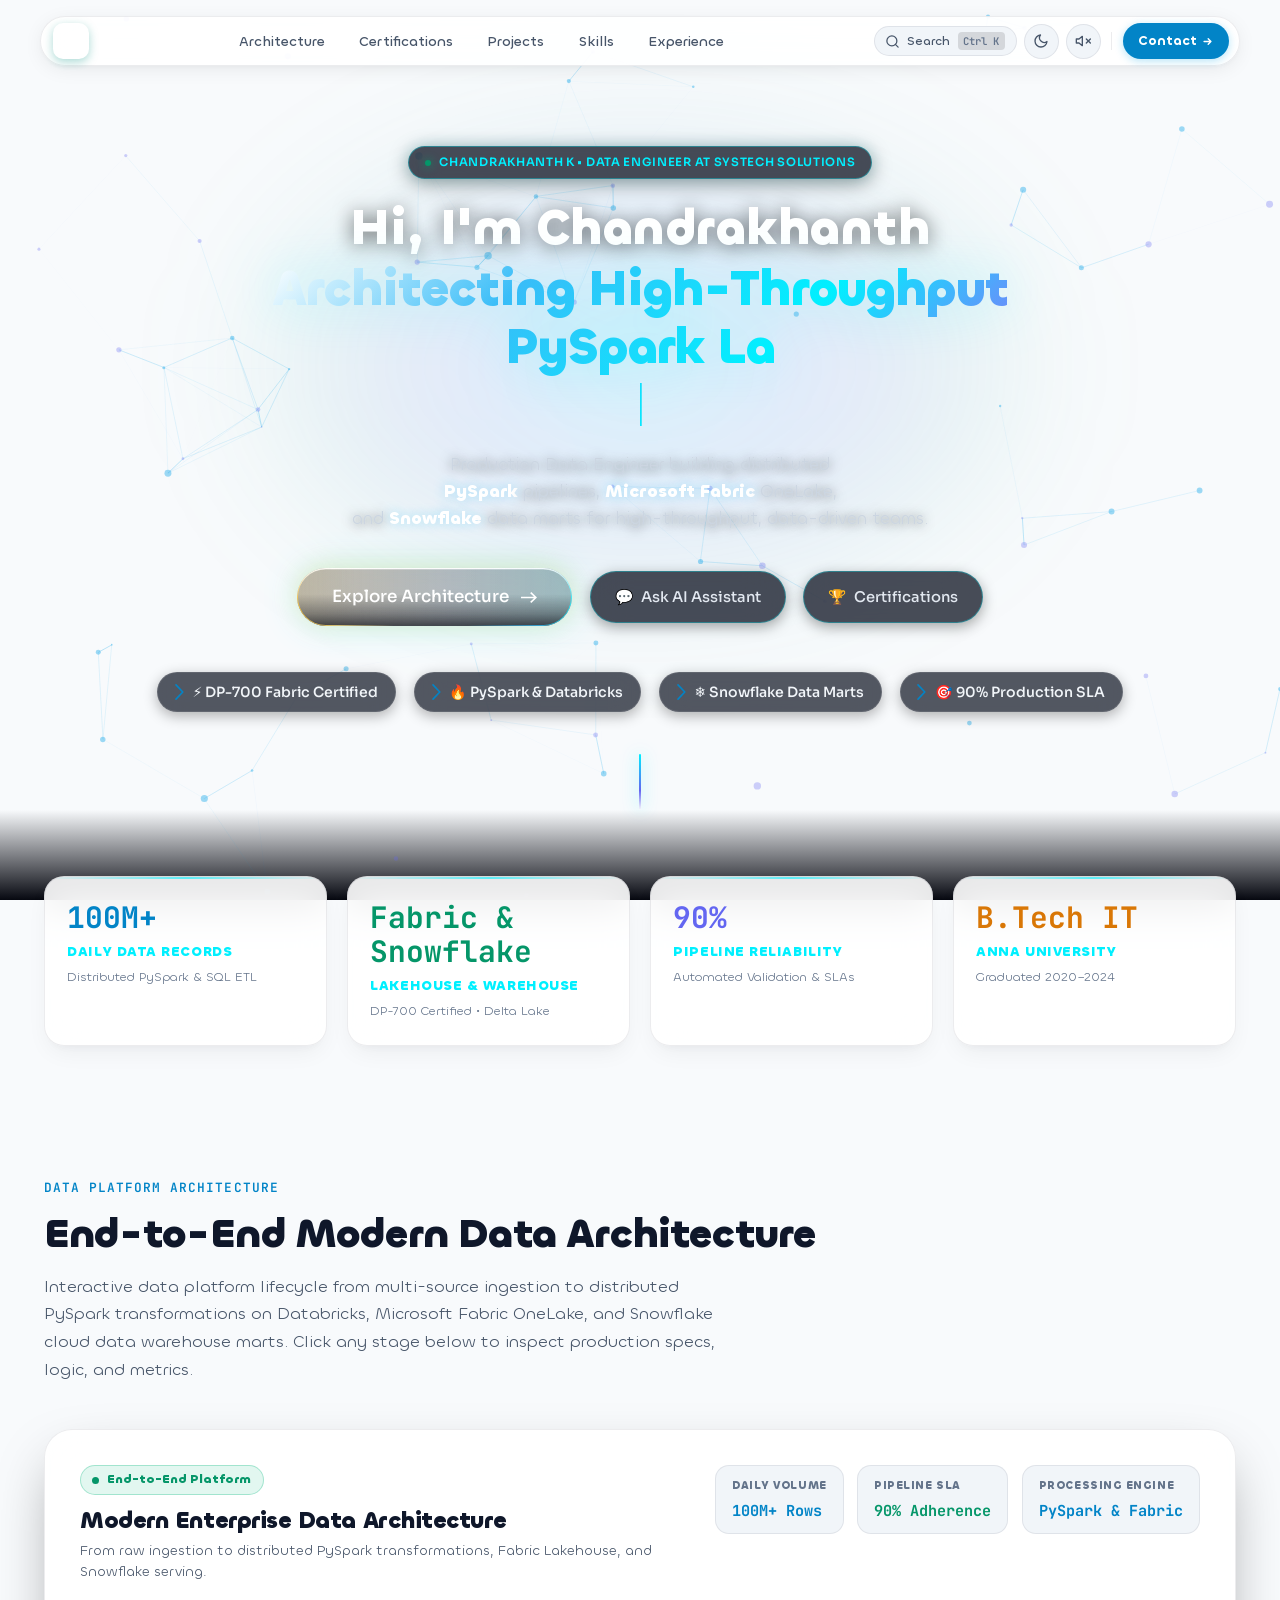
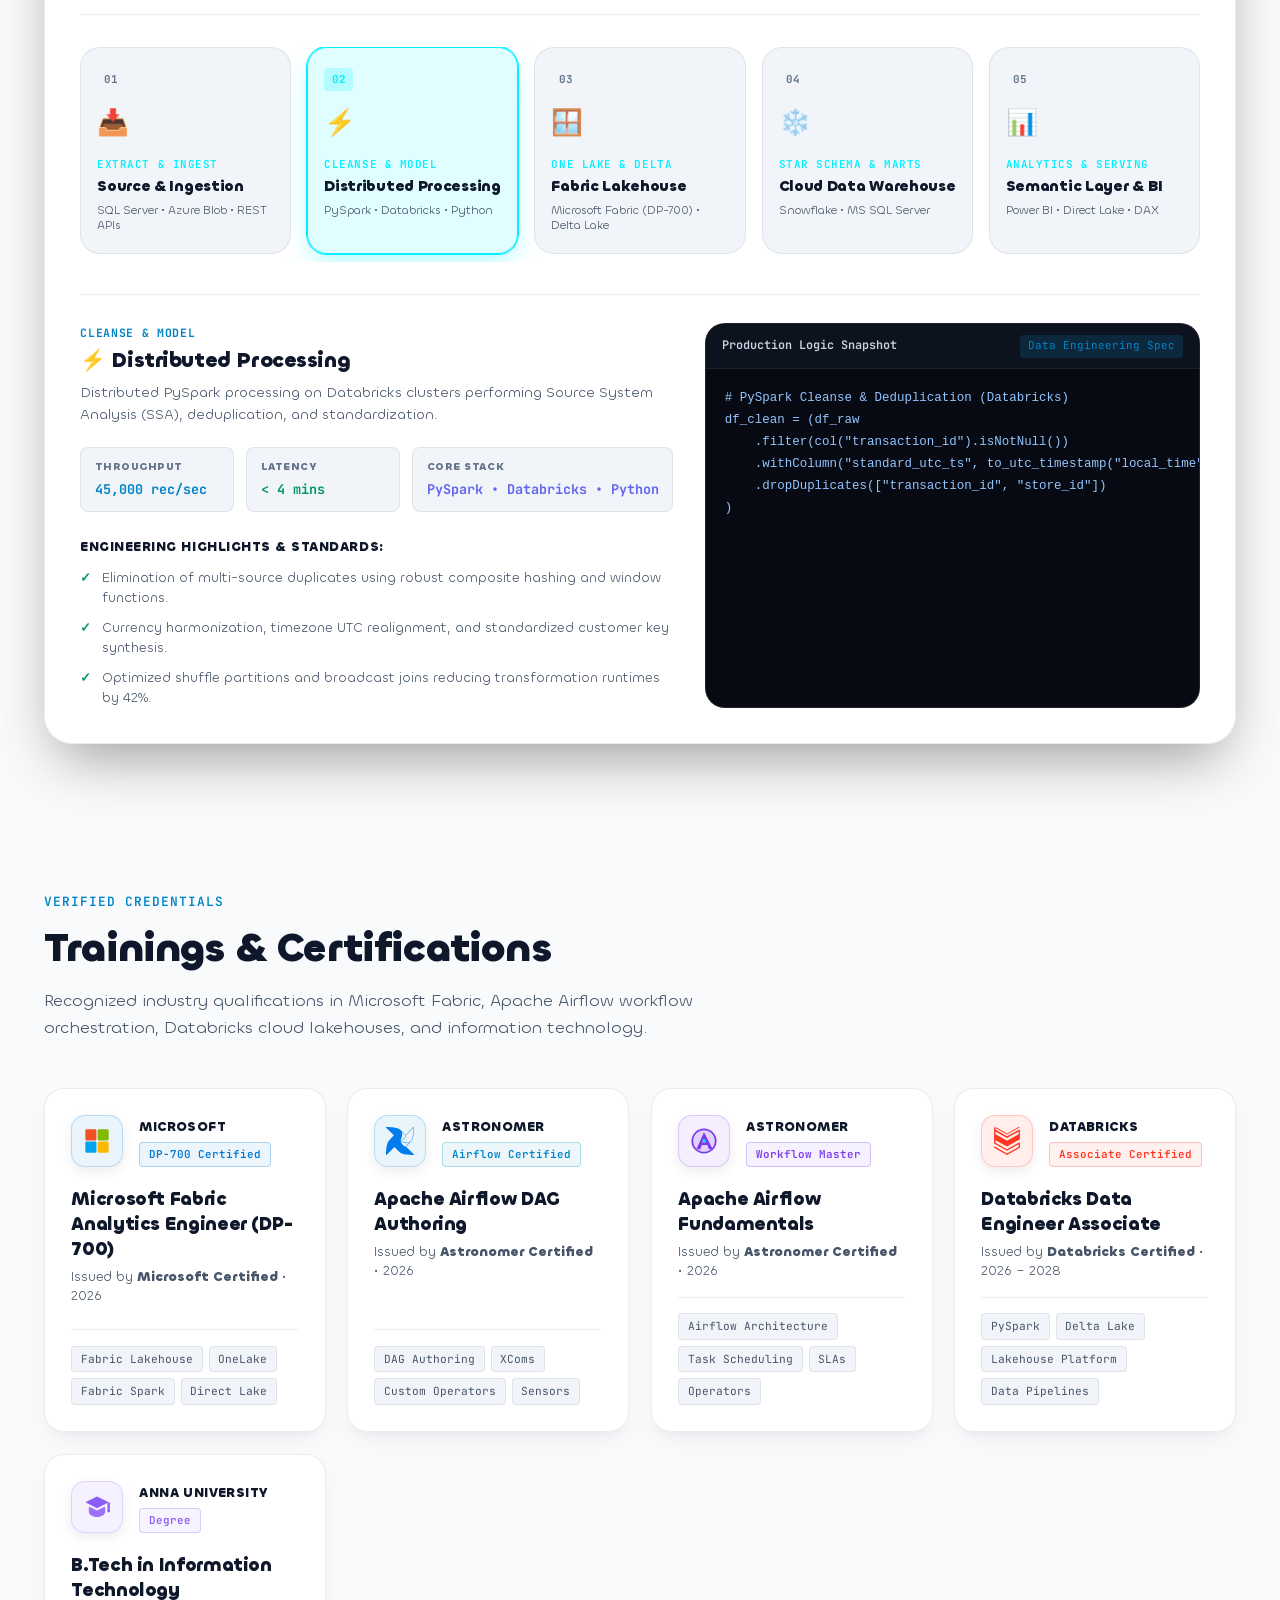
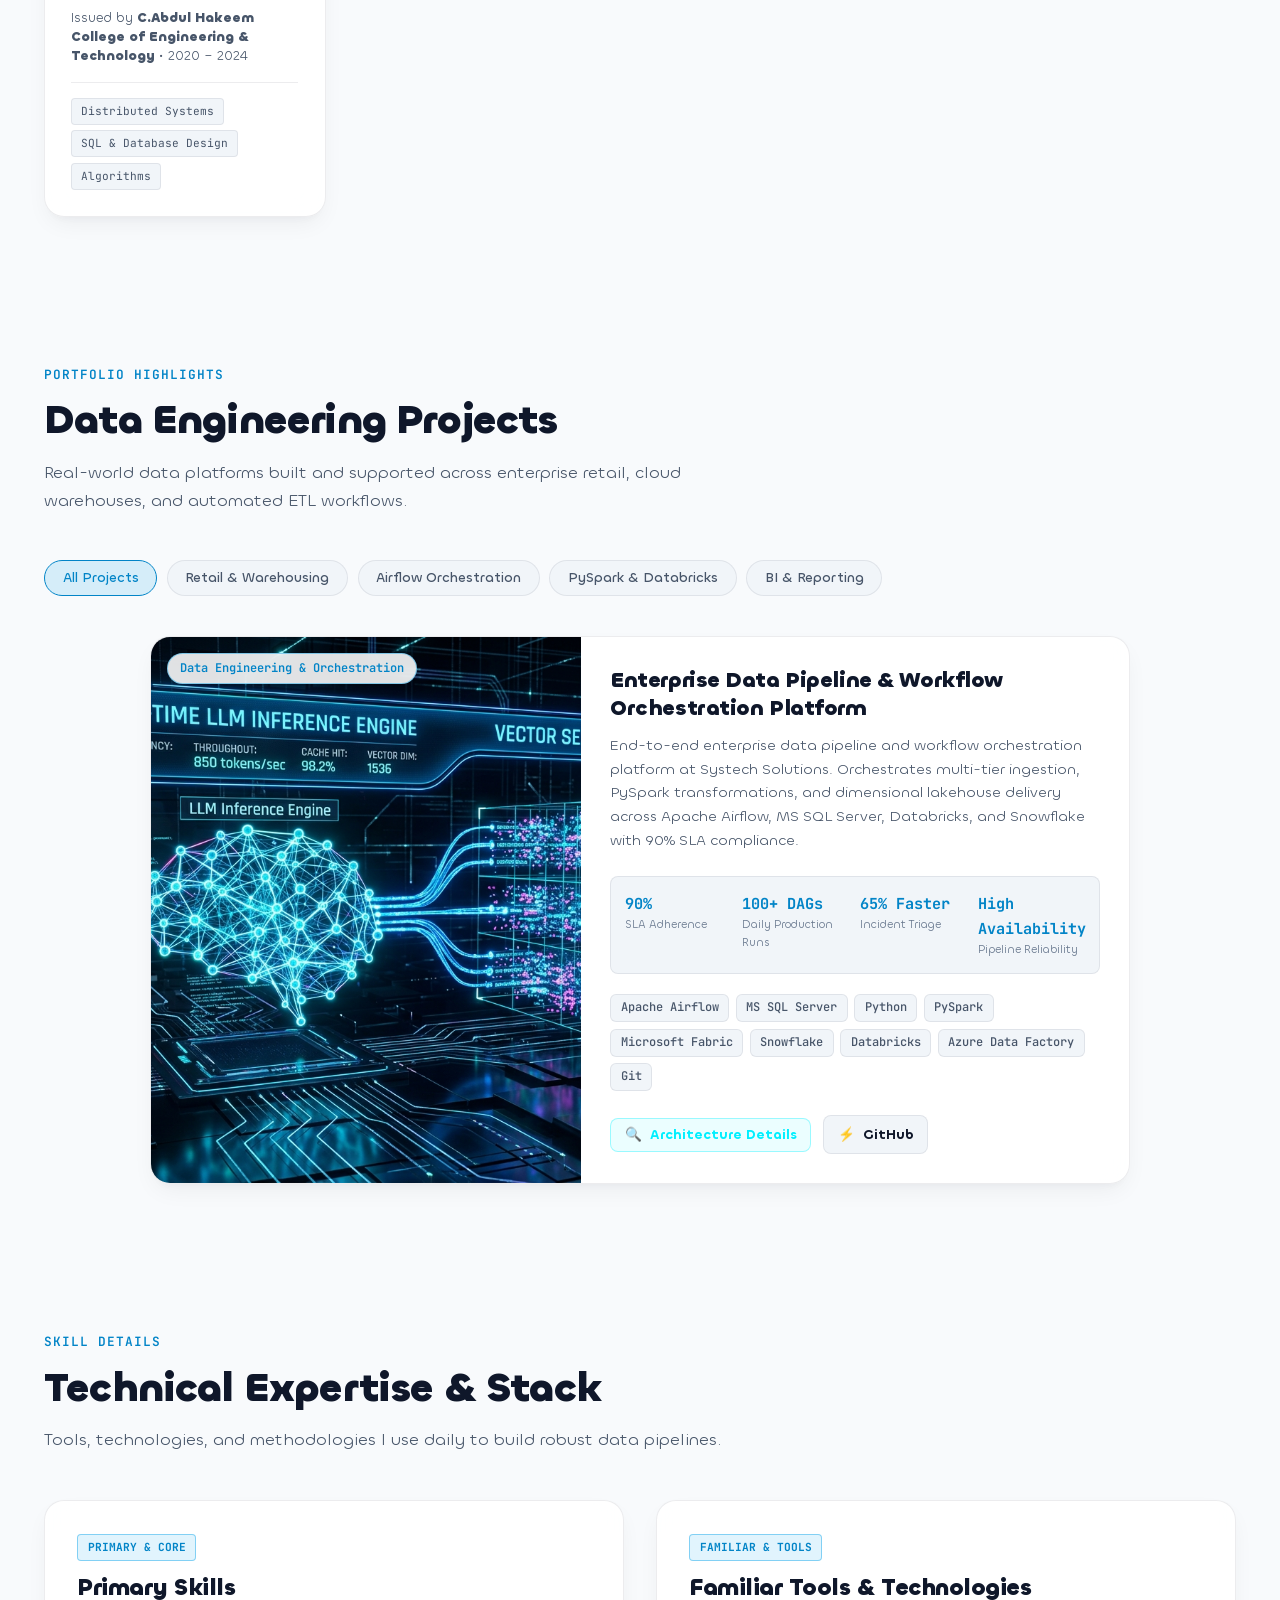
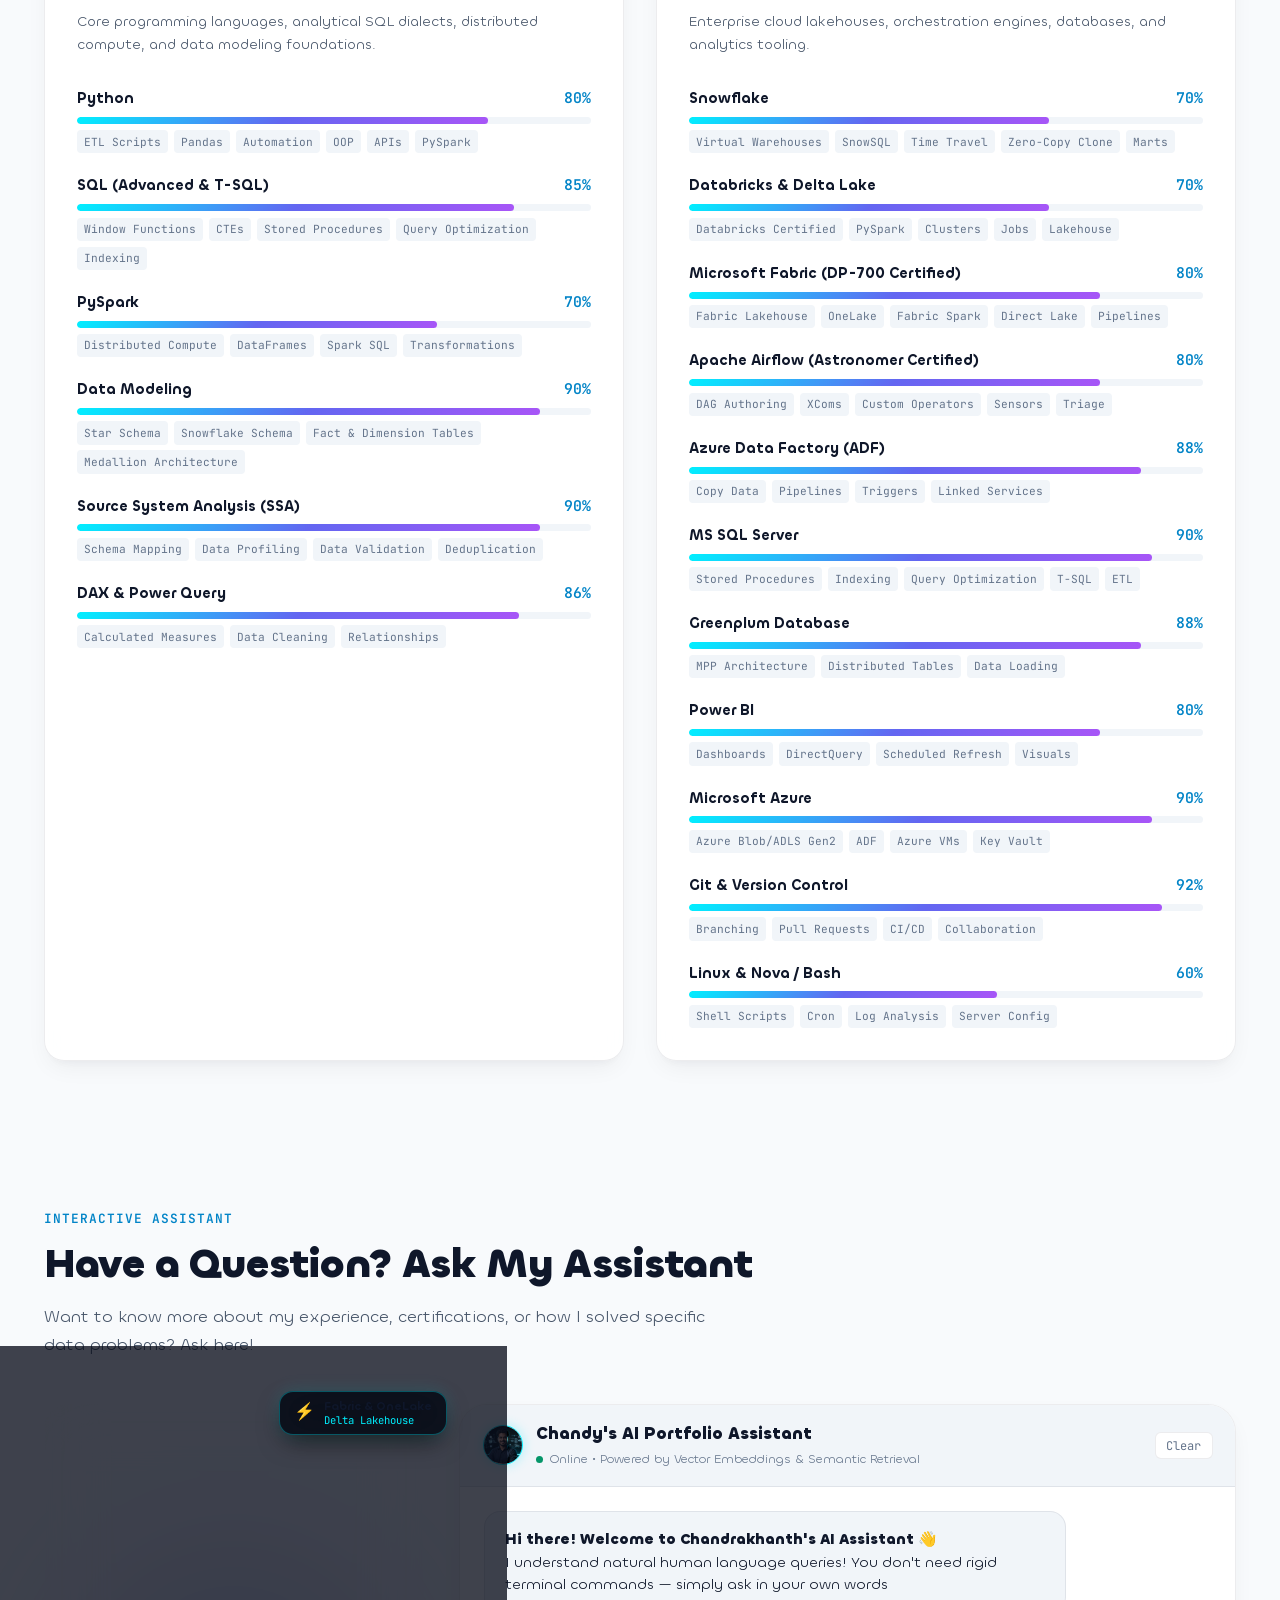
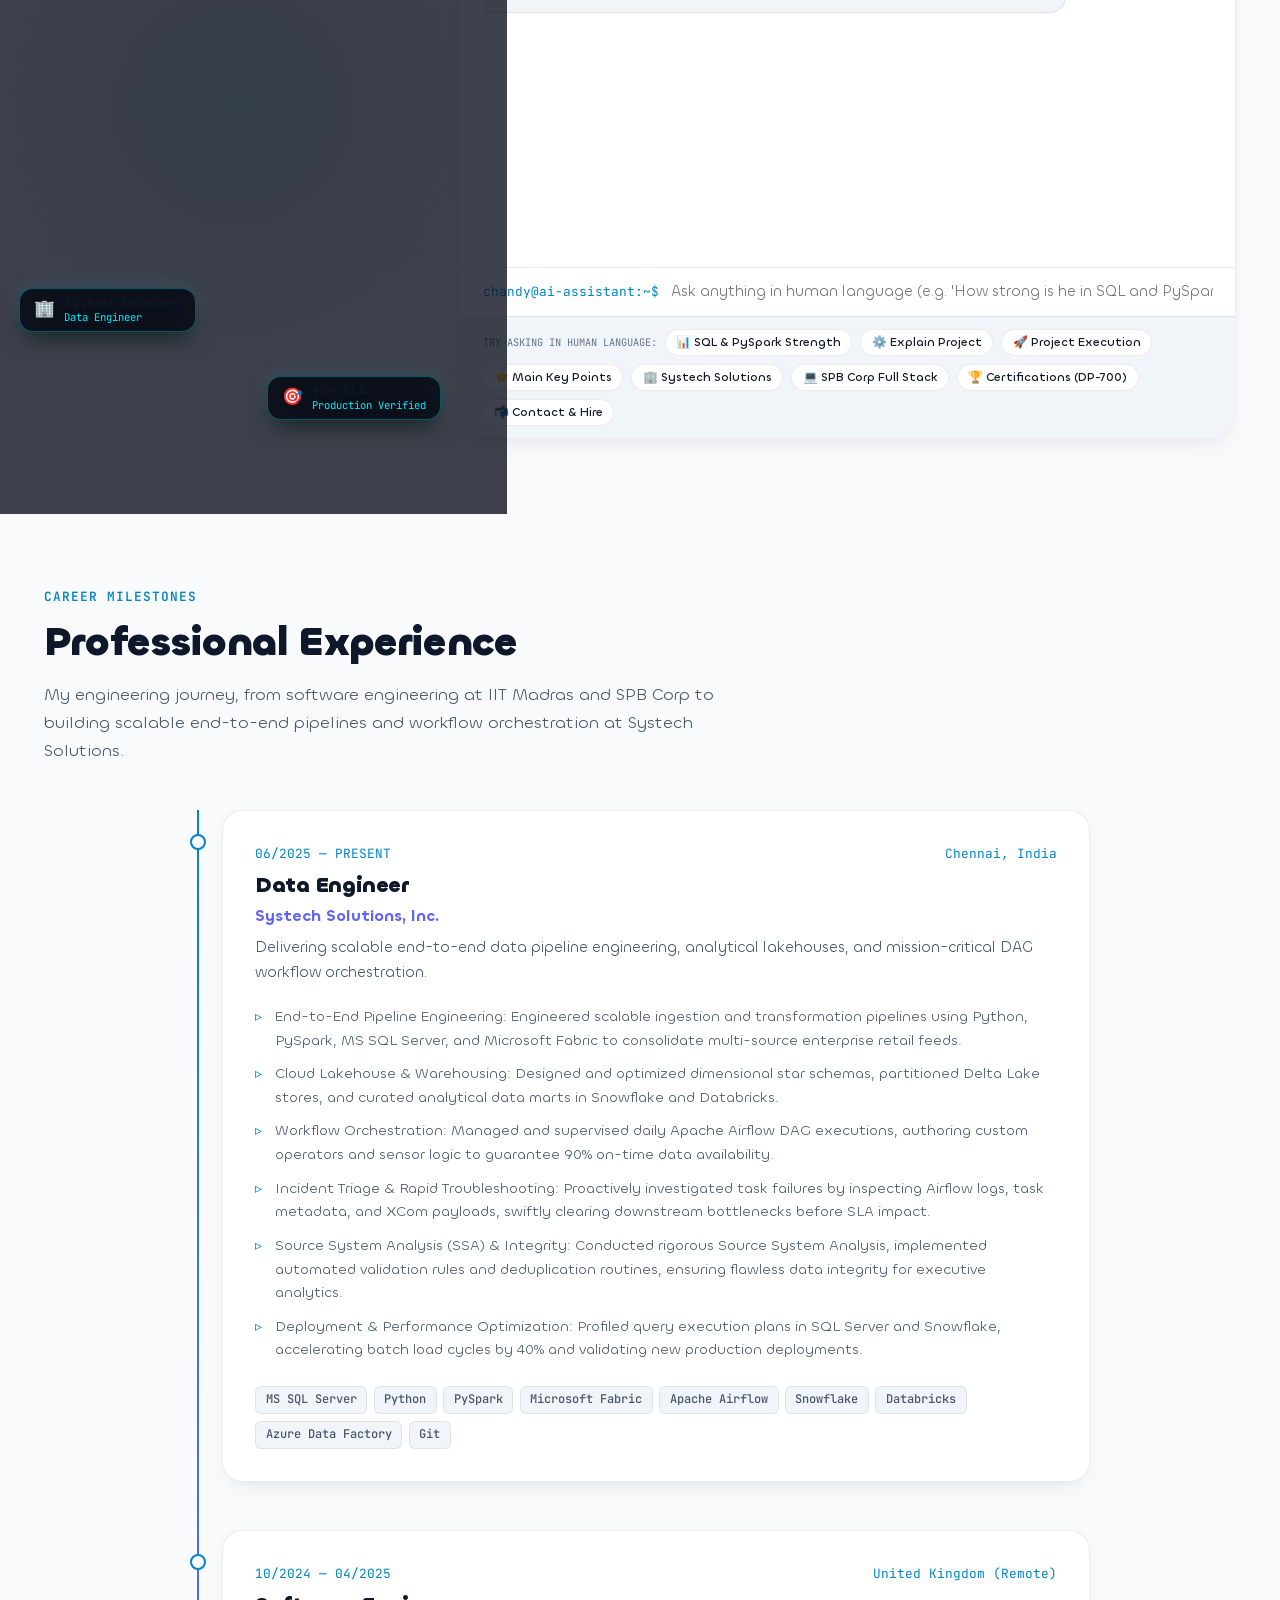
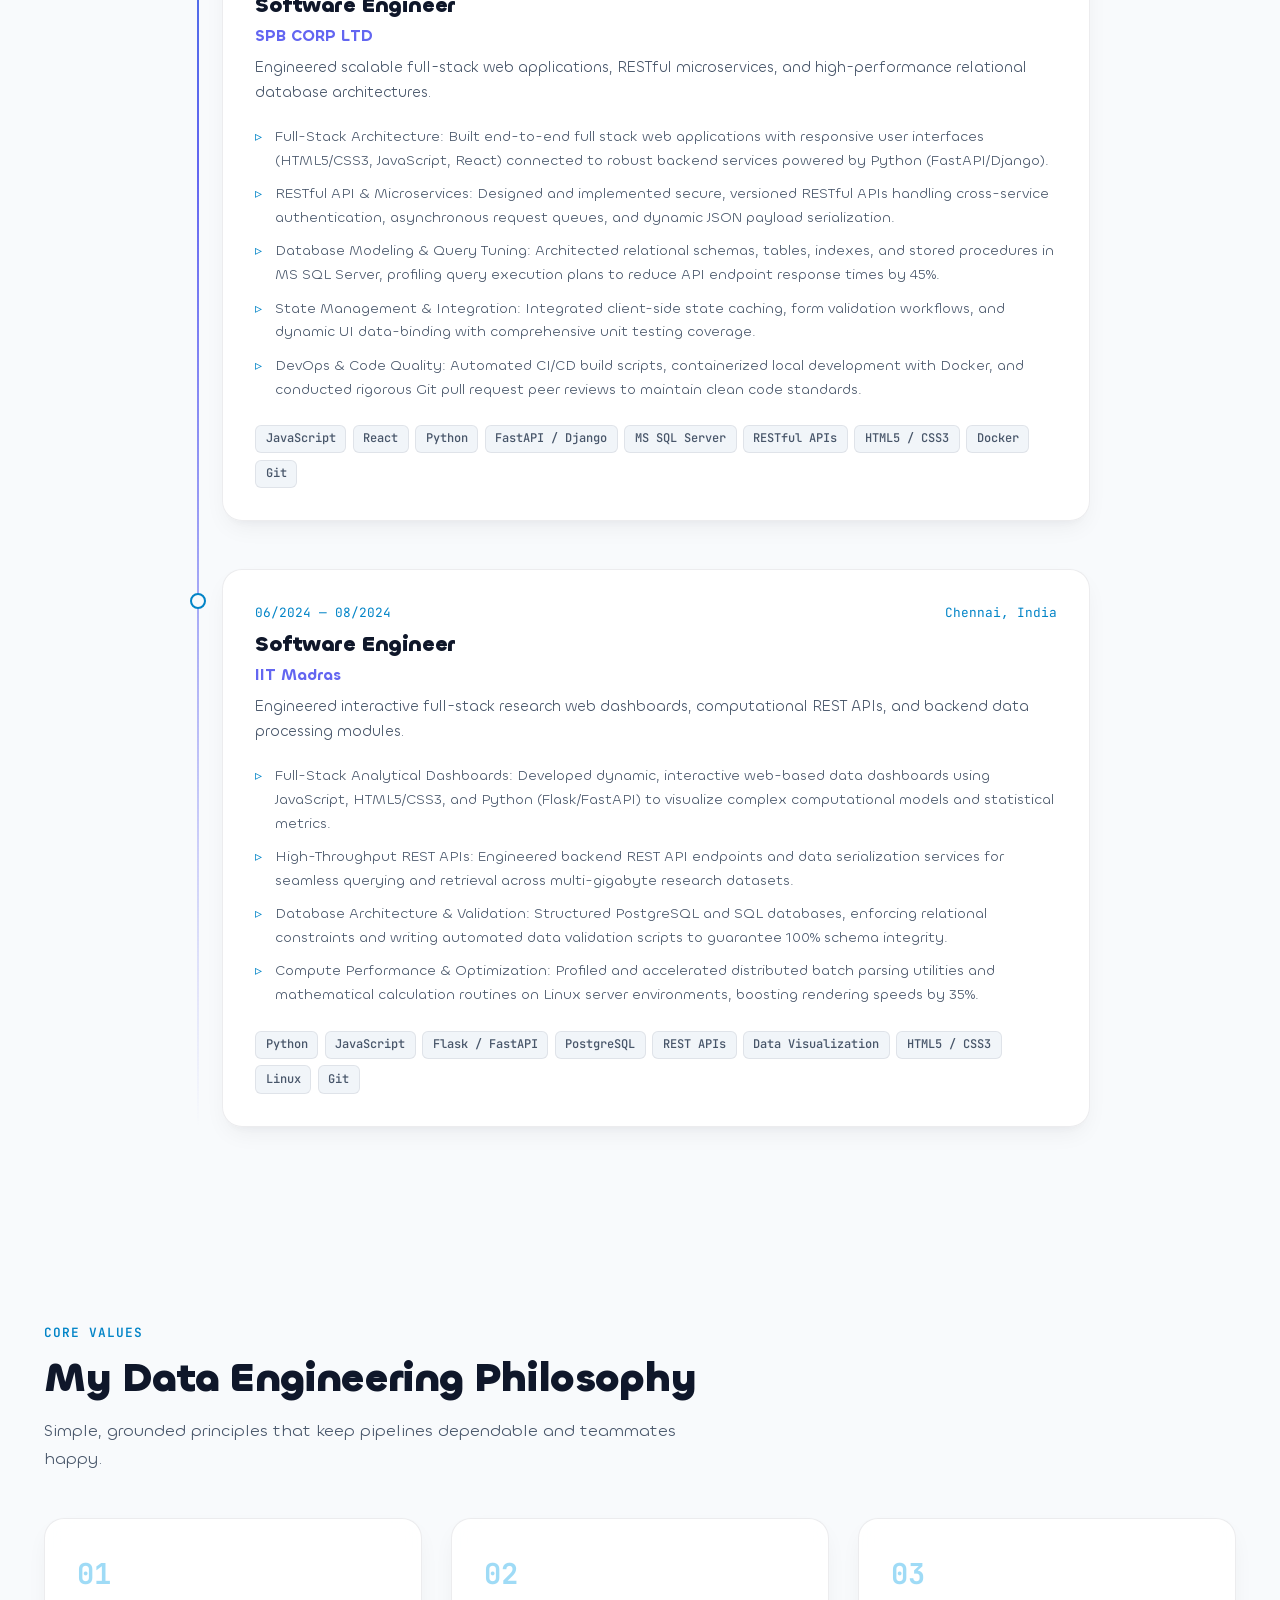
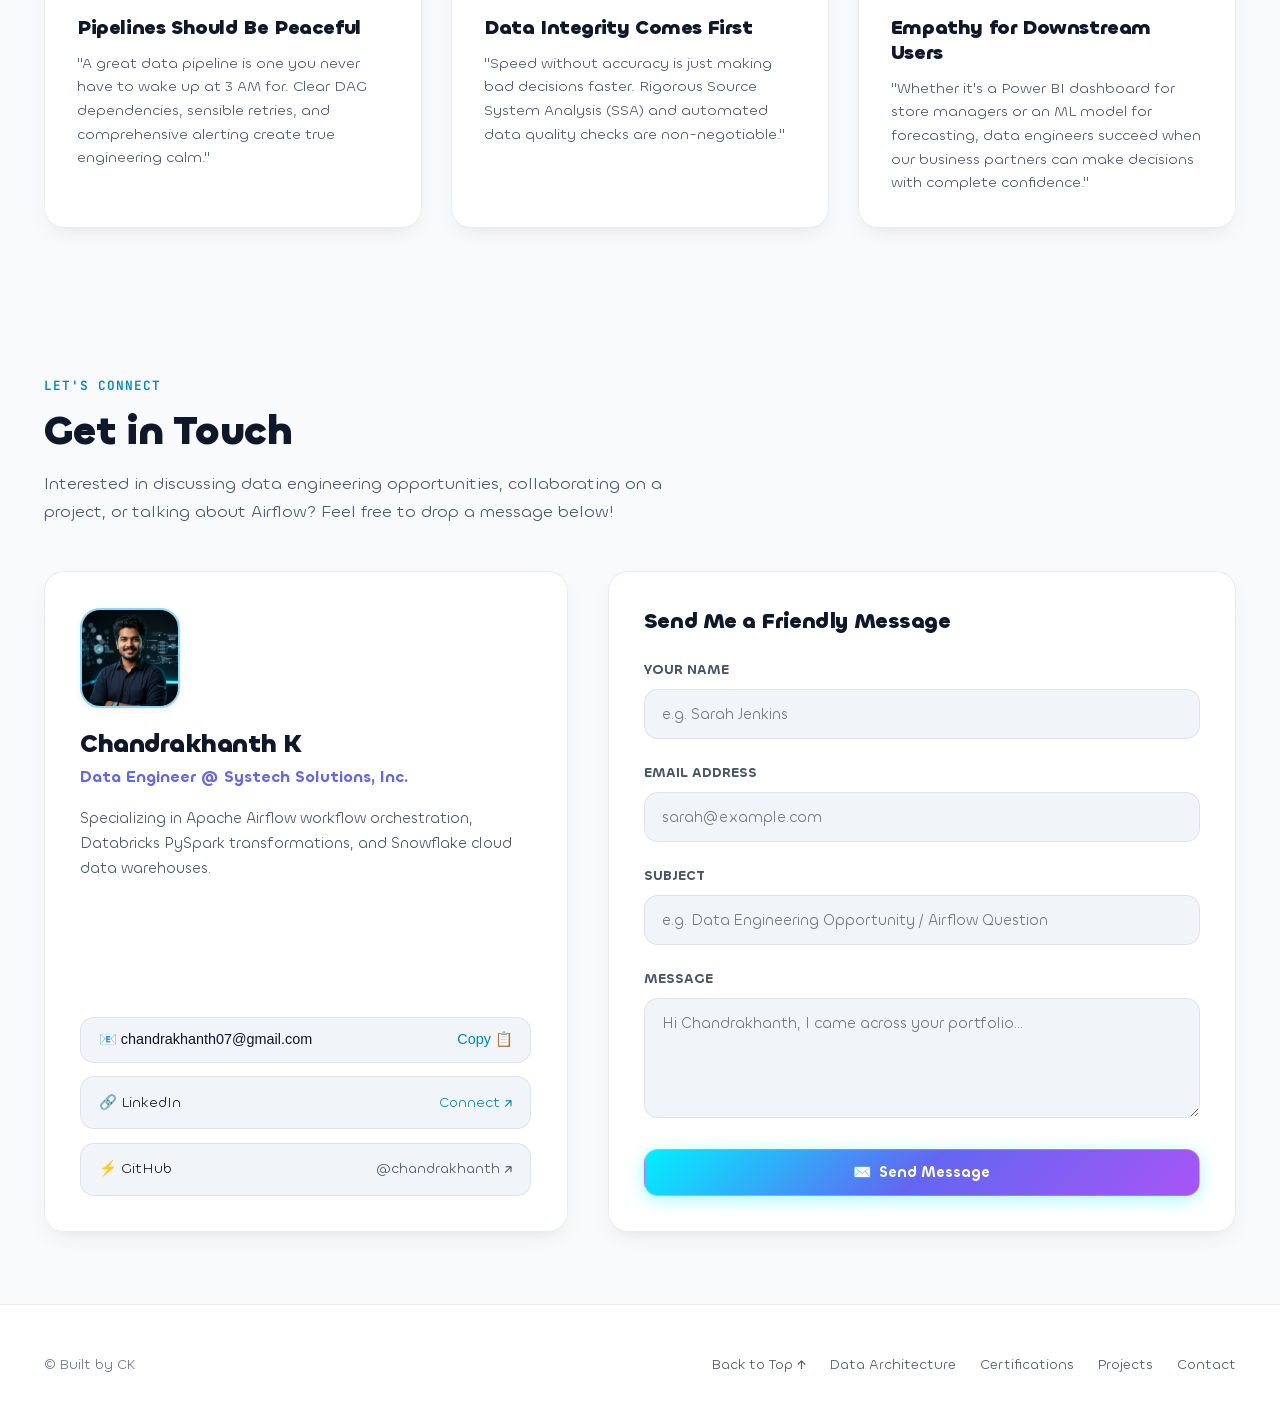
==== commit 058301bf: "new update" ====
--- a/index.html
+++ b/index.html
@@ -206,7 +206,7 @@
 
         <h1 class="hero-title">
           <span id="h1a">Hi, I'm Chandrakhanth</span>
-          <span id="h1b">Architecting High-Throughput Data Platforms.</span>
+          <span id="h1b">Architecting High-Throughput <span id="typing-text">Data Platforms</span><span class="typing-cursor">|</span></span>
         </h1>
 
         <p class="hero-sub">
@@ -620,33 +620,57 @@
   <script>
     (function () {
       var q = window.matchMedia && window.matchMedia('(prefers-reduced-motion:reduce)'),
-        v = document.querySelector('video.hero-video-art');
-      if (!q || !v) return;
+        v = document.querySelector('video.hero-video-art'),
+        c = document.getElementById('hero-canvas');
+      if (!v) return;
+
+      function activateCanvas() {
+        if (c) {
+          c.style.display = 'block';
+          if (window.portfolioCanvas && typeof window.portfolioCanvas.handleResize === 'function') {
+            window.portfolioCanvas.handleResize();
+          }
+        }
+      }
+
       function sync() {
-        if (q.matches) {
+        if (q && q.matches) {
           v.pause();
+          activateCanvas();
         } else {
           var p = v.play();
-          if (p) p.catch(function () { });
+          if (p) {
+            p.catch(function () {
+              activateCanvas();
+            });
+          }
         }
       }
+
+      v.addEventListener('playing', function() {
+        v.style.opacity = '1';
+      });
+      v.addEventListener('error', function() {
+        v.style.display = 'none';
+        activateCanvas();
+      });
+
       sync();
-      q.addEventListener ? q.addEventListener('change', sync) : q.addListener(sync);
+      if (q && q.addEventListener) q.addEventListener('change', sync);
     })();
 
     (function () {
-      var lastItem = document.querySelector('.hero-scroll-cue') || document.querySelector('.feats li:last-child');
       function done() {
         document.documentElement.classList.add('is-entered');
       }
+      var lastItem = document.querySelector('.feats li:last-child') || document.querySelector('.hero-title');
       if (lastItem) {
         lastItem.addEventListener('animationend', done, { once: true });
-        setTimeout(done, 3500);
+        setTimeout(done, 1200);
       } else {
-        setTimeout(done, 1500);
+        setTimeout(done, 500);
       }
     })();
-
   </script>
 </body>
 
--- a/styles/main.css
+++ b/styles/main.css
@@ -98,6 +98,7 @@
   --shadow-card: 0 10px 25px -5px rgba(15, 23, 42, 0.06), 0 8px 10px -6px rgba(15, 23, 42, 0.04);
   --shadow-elevated: 0 20px 35px -10px rgba(15, 23, 42, 0.12);
   --shadow-soft: 0 2px 8px rgba(15, 23, 42, 0.05);
+  --veil: 248, 250, 252;
 }
 
 *, *::before, *::after {
@@ -182,6 +183,7 @@
 .gradient-text {
   background: var(--grad-primary);
   -webkit-background-clip: text;
+  background-clip: text;
   -webkit-text-fill-color: transparent;
 }
 
@@ -851,10 +853,25 @@
   font-variation-settings: 'wght' 700;
   background: linear-gradient(135deg, #ffffff 0%, #38bdf8 30%, #00f0ff 65%, #a855f7 100%);
   -webkit-background-clip: text;
+  background-clip: text;
   -webkit-text-fill-color: transparent;
+  color: #38bdf8;
   letter-spacing: -0.02em;
   filter: drop-shadow(0 0 28px rgba(0, 240, 255, 0.28));
   margin-top: 0.25rem;
+}
+
+.typing-cursor {
+  display: inline-block;
+  margin-left: 2px;
+  color: var(--accent-cyan);
+  font-weight: 300;
+  animation: typingBlink 1s infinite;
+}
+
+@keyframes typingBlink {
+  0%, 100% { opacity: 1; }
+  50% { opacity: 0; }
 }
 
 .hero-sub {
@@ -1795,6 +1812,7 @@
   line-height: 1.35;
   display: -webkit-box;
   -webkit-line-clamp: 2;
+  line-clamp: 2;
   -webkit-box-orient: vertical;
   overflow: hidden;
 }
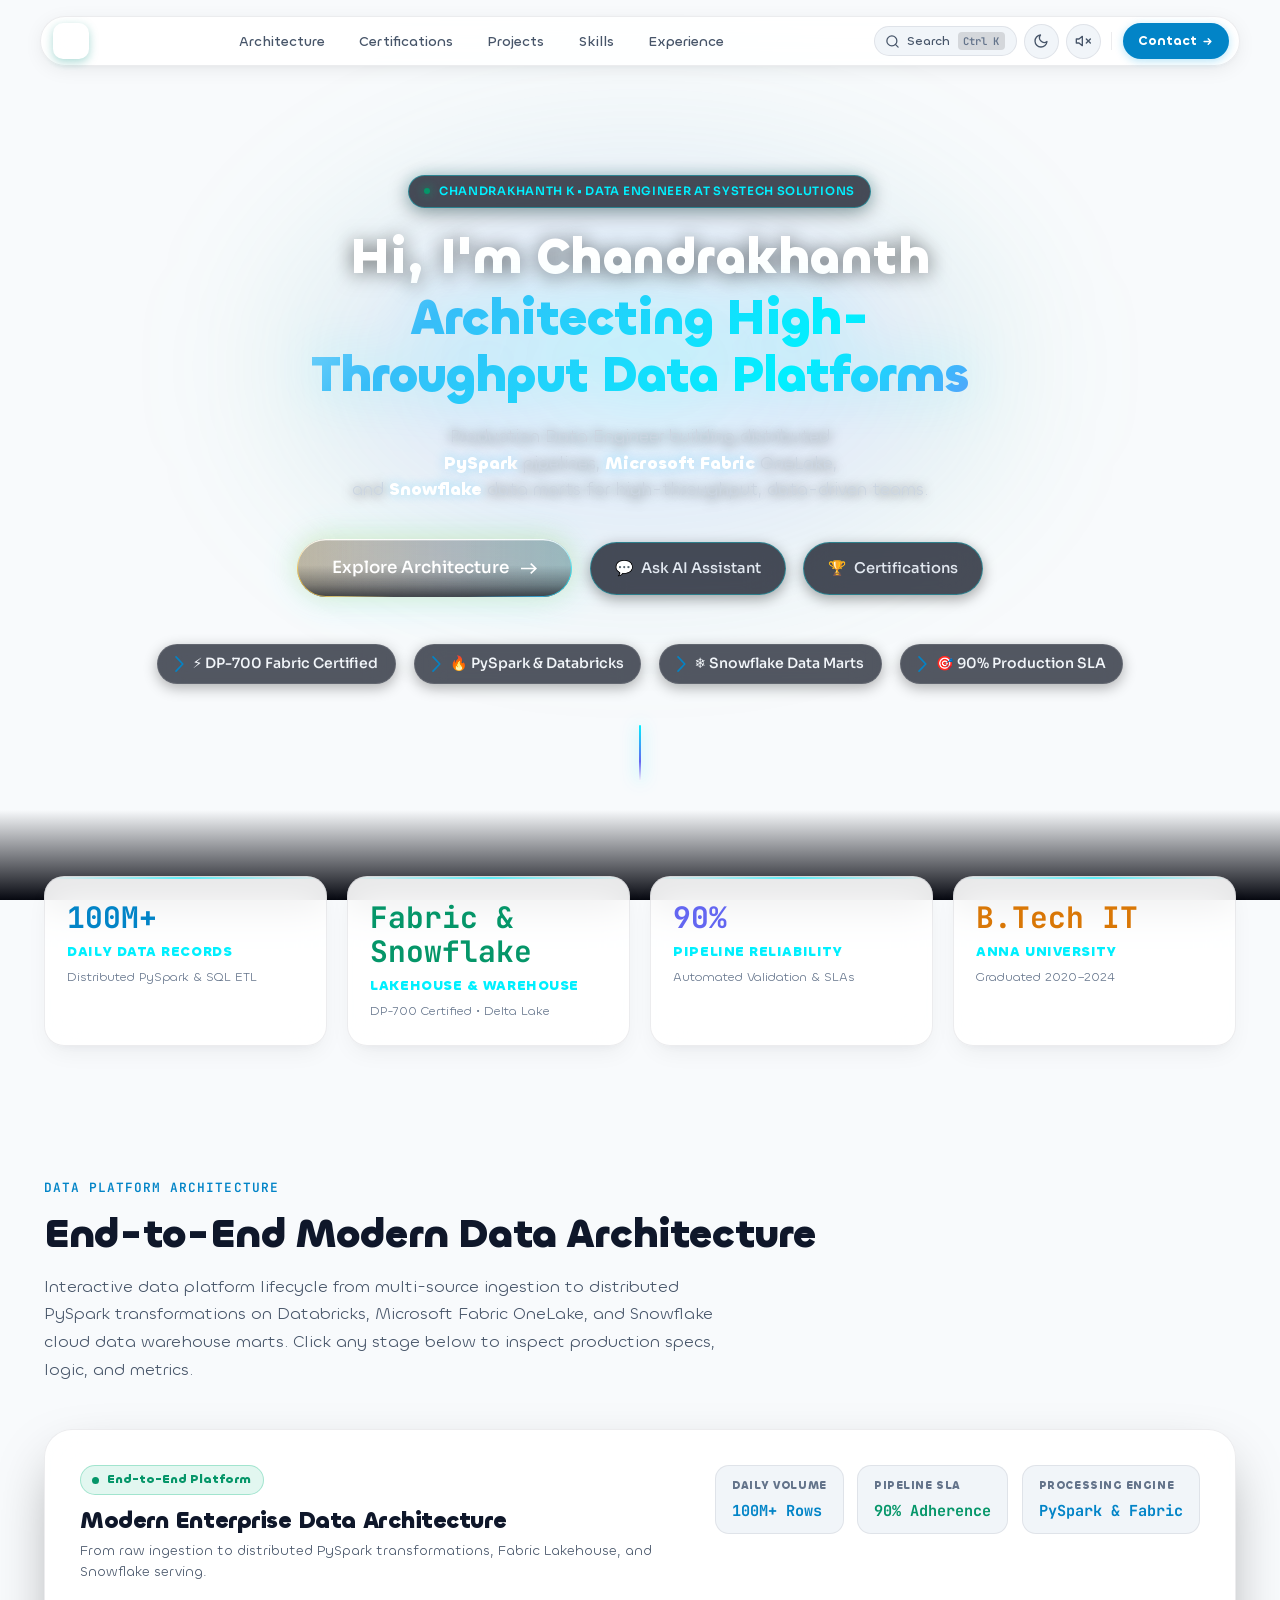
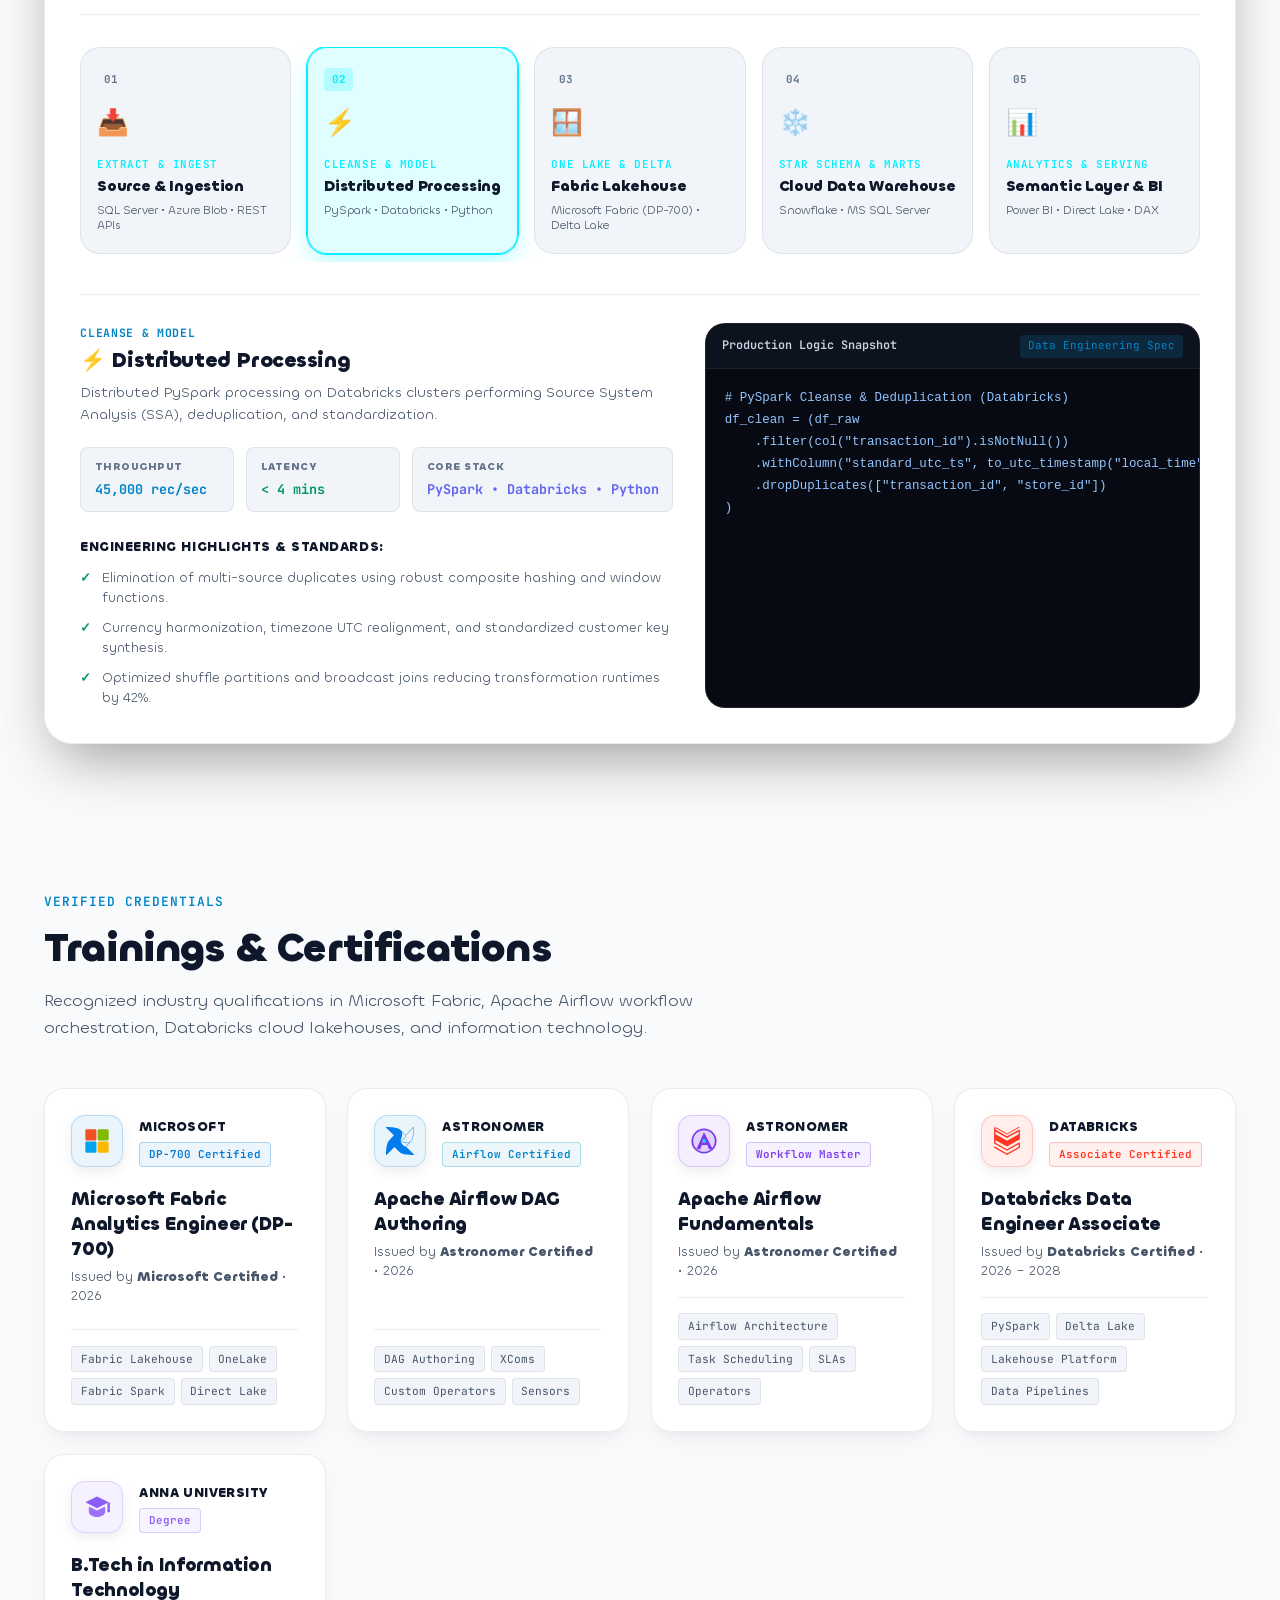
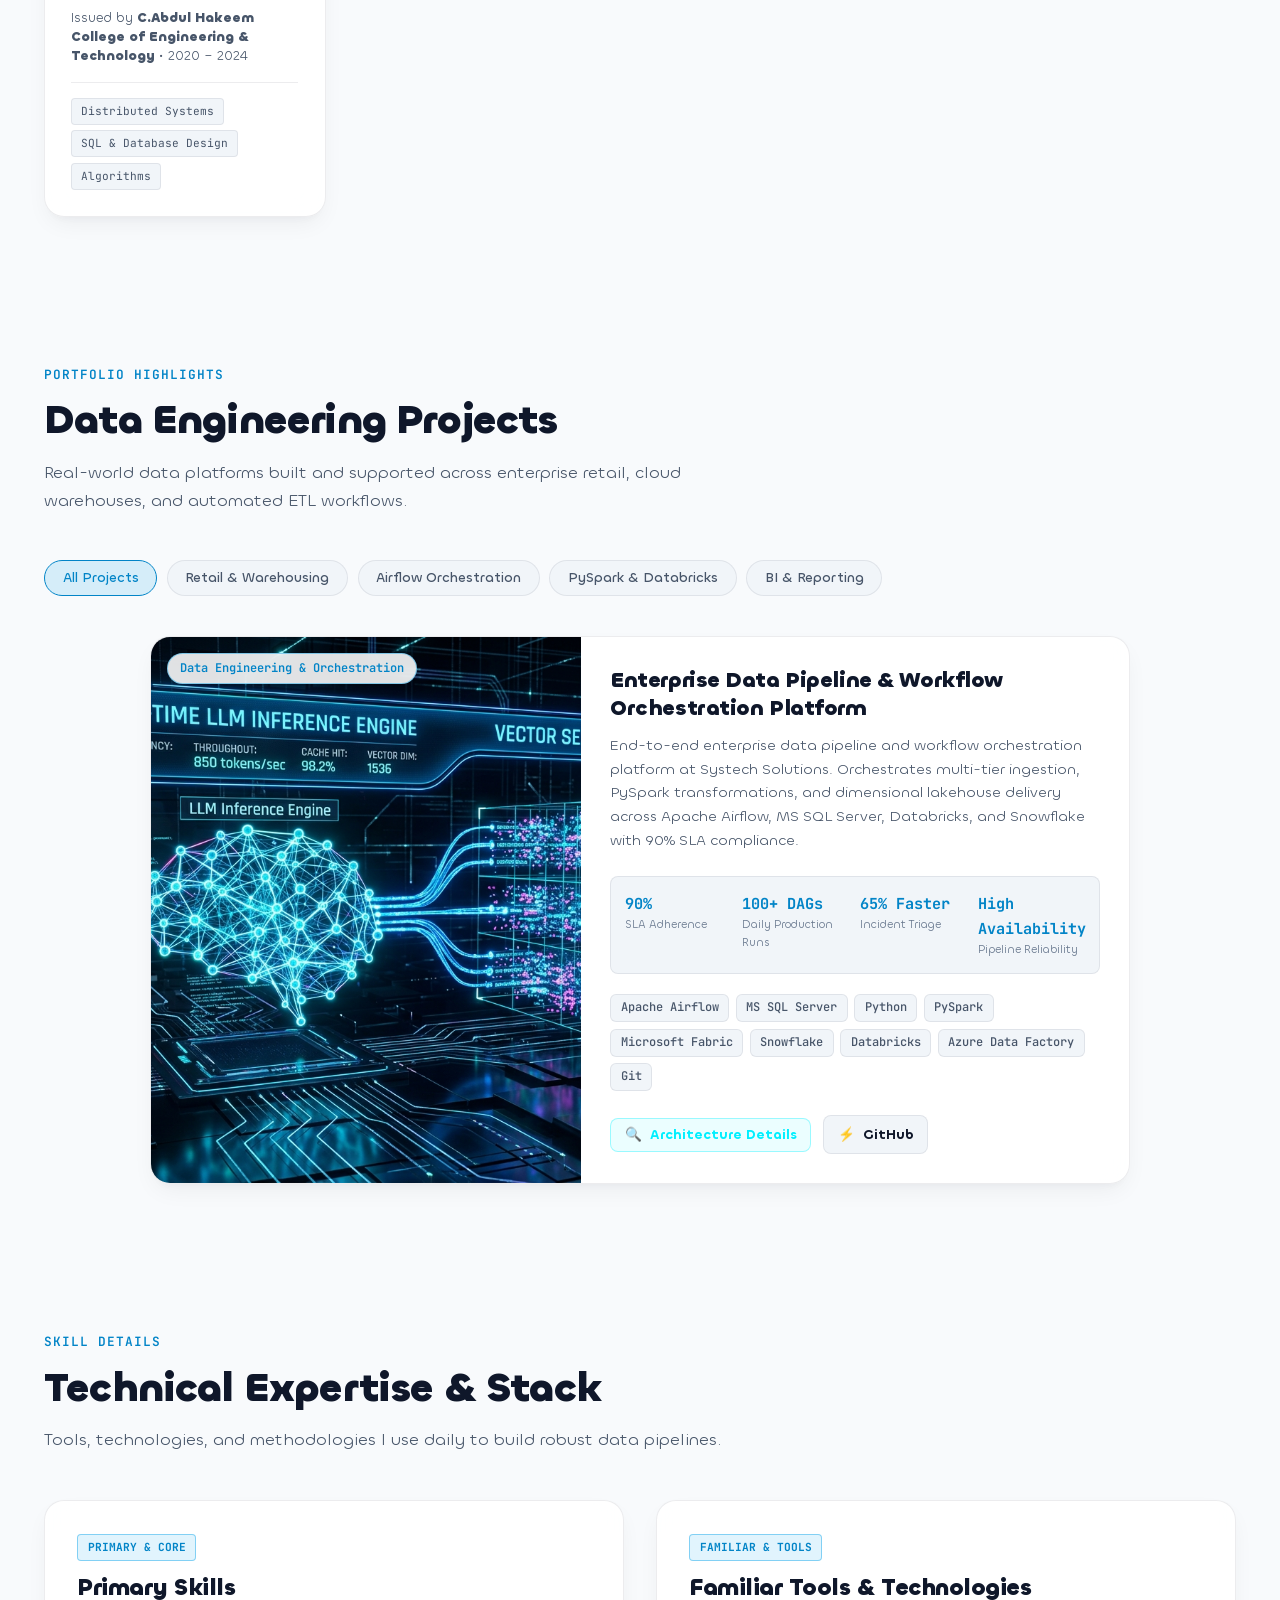
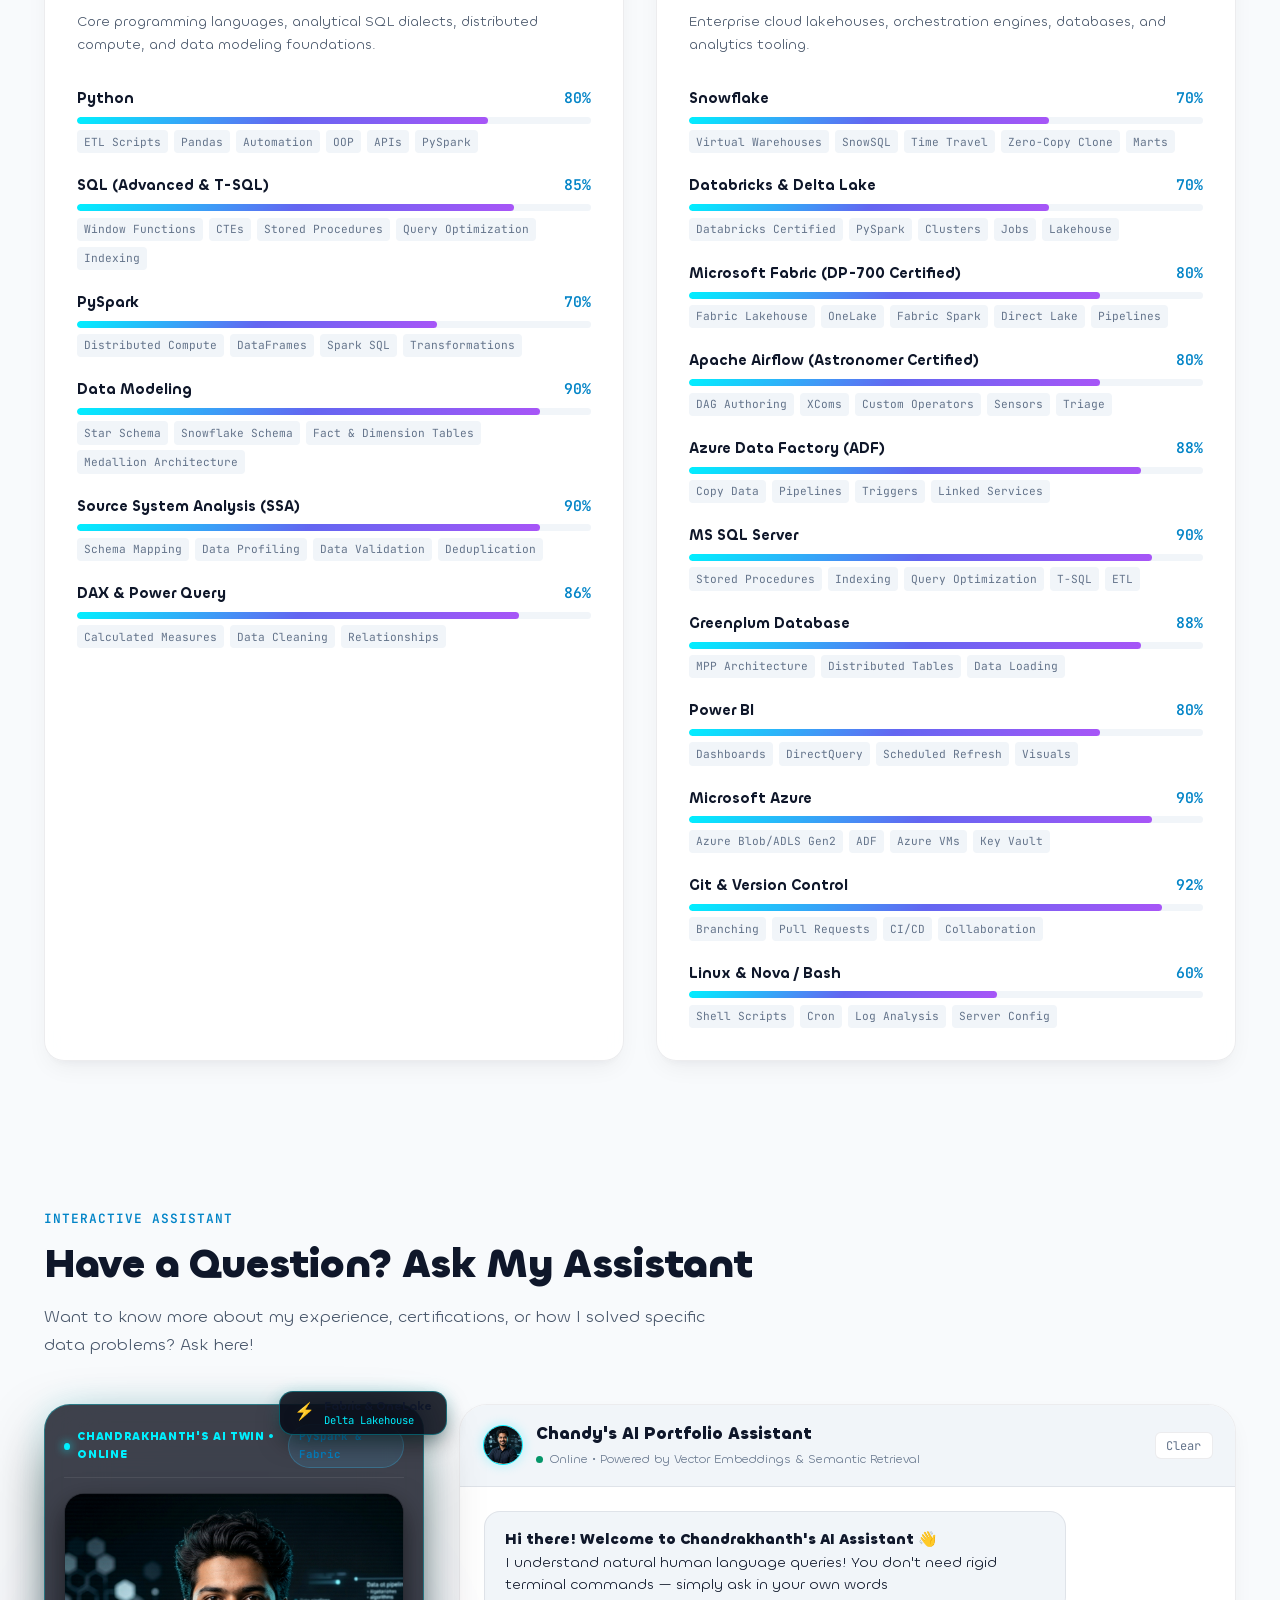
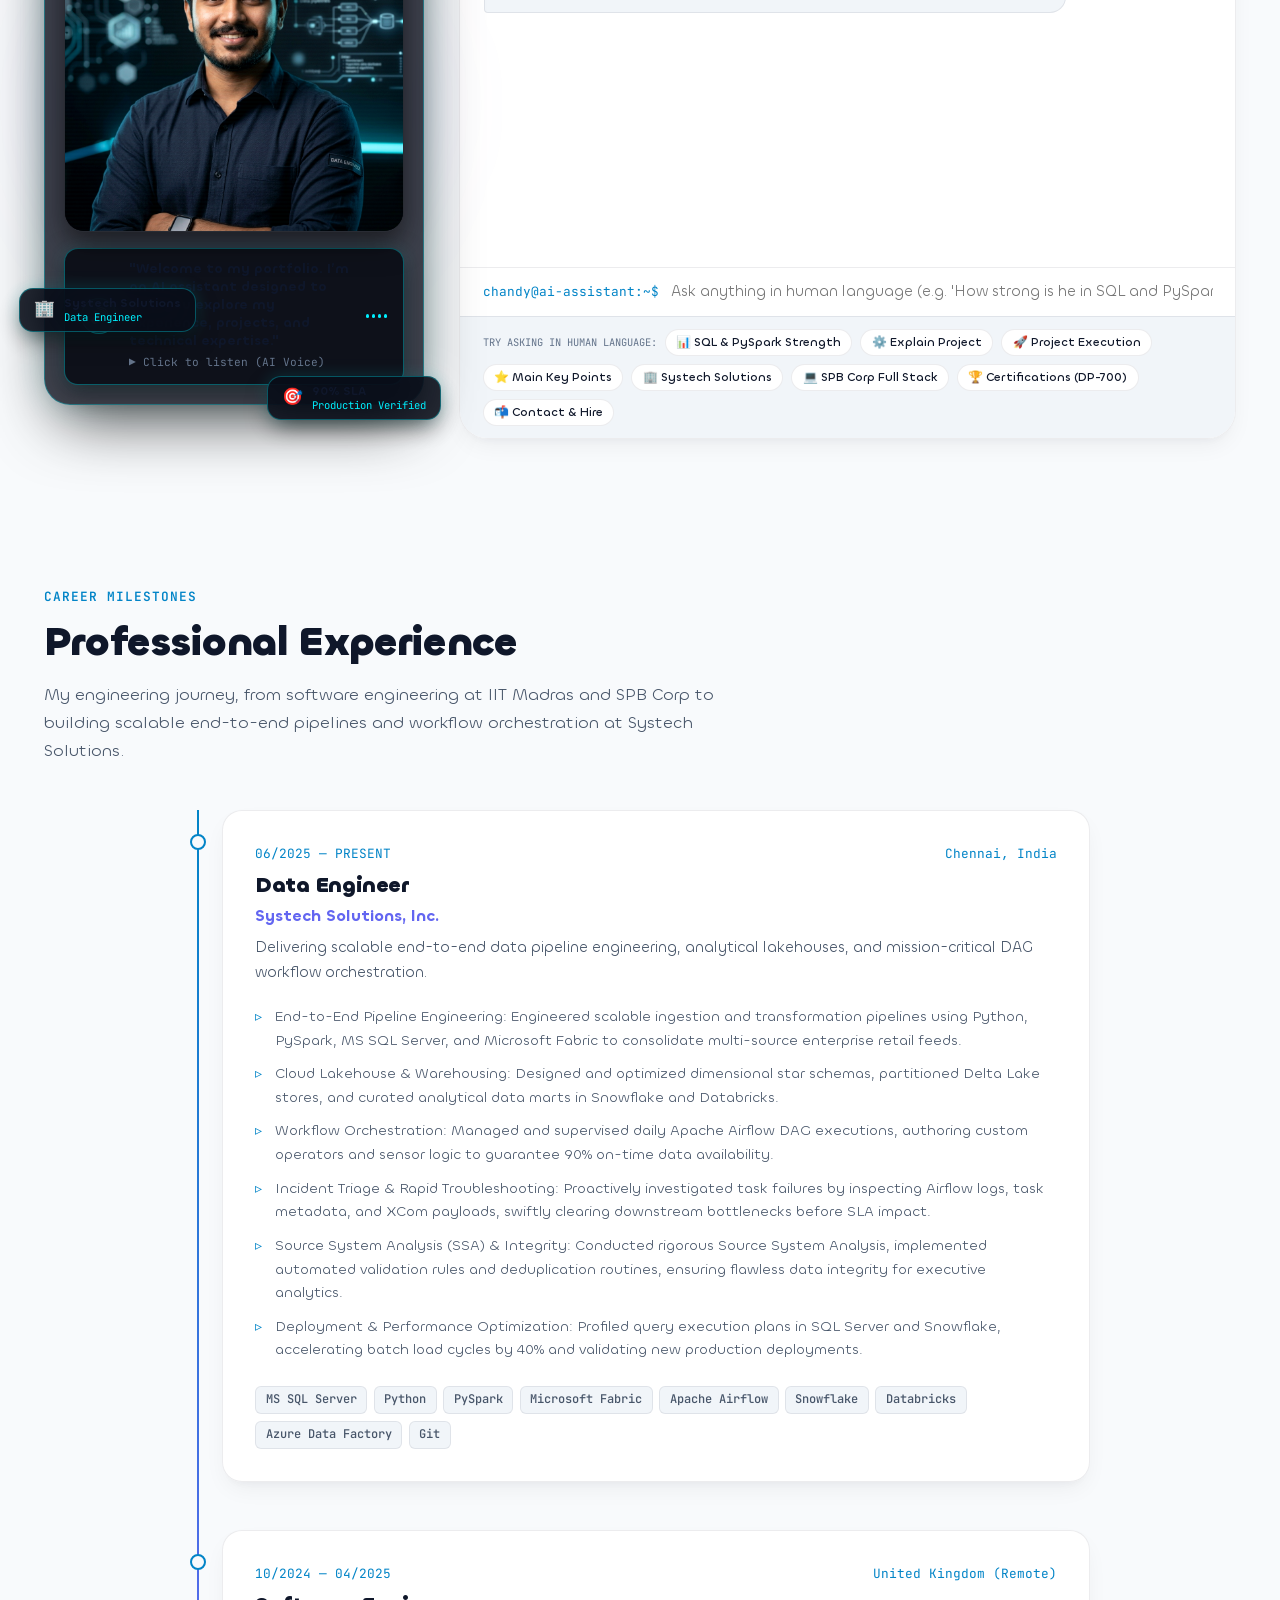
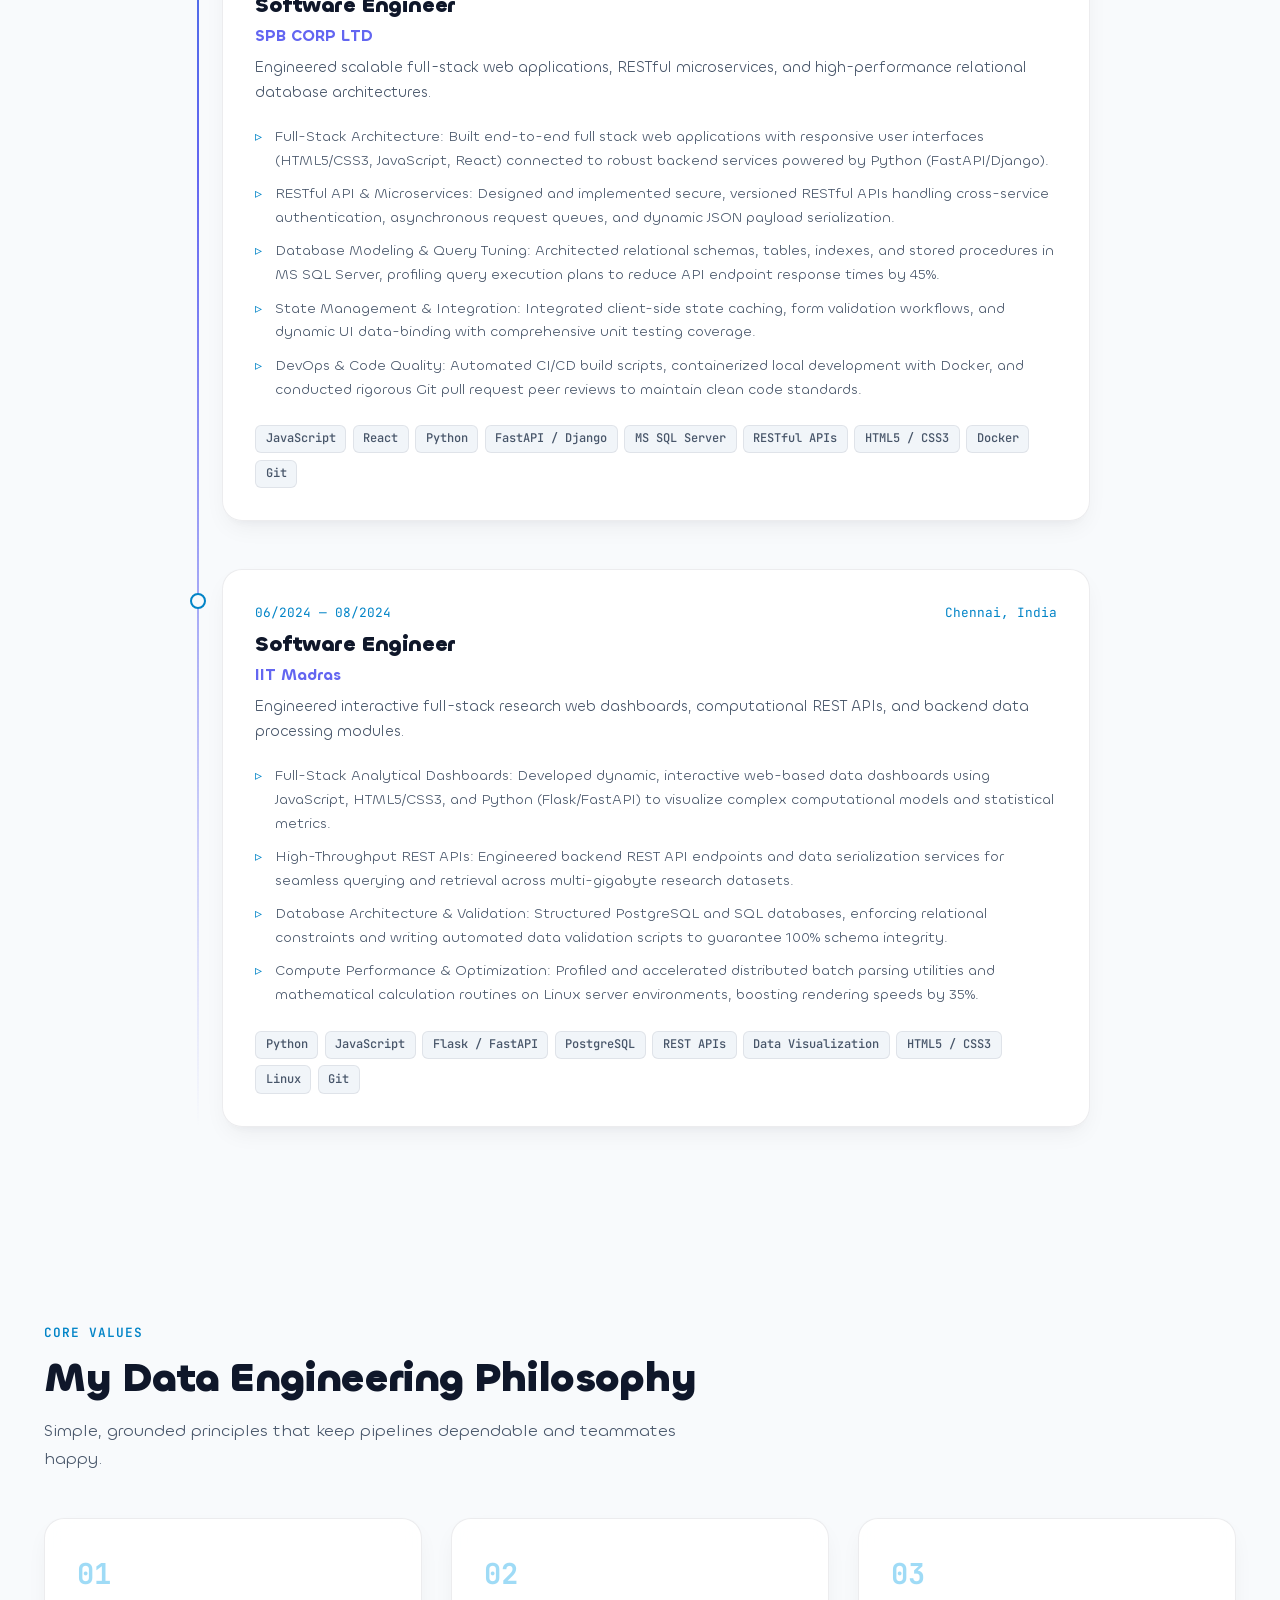
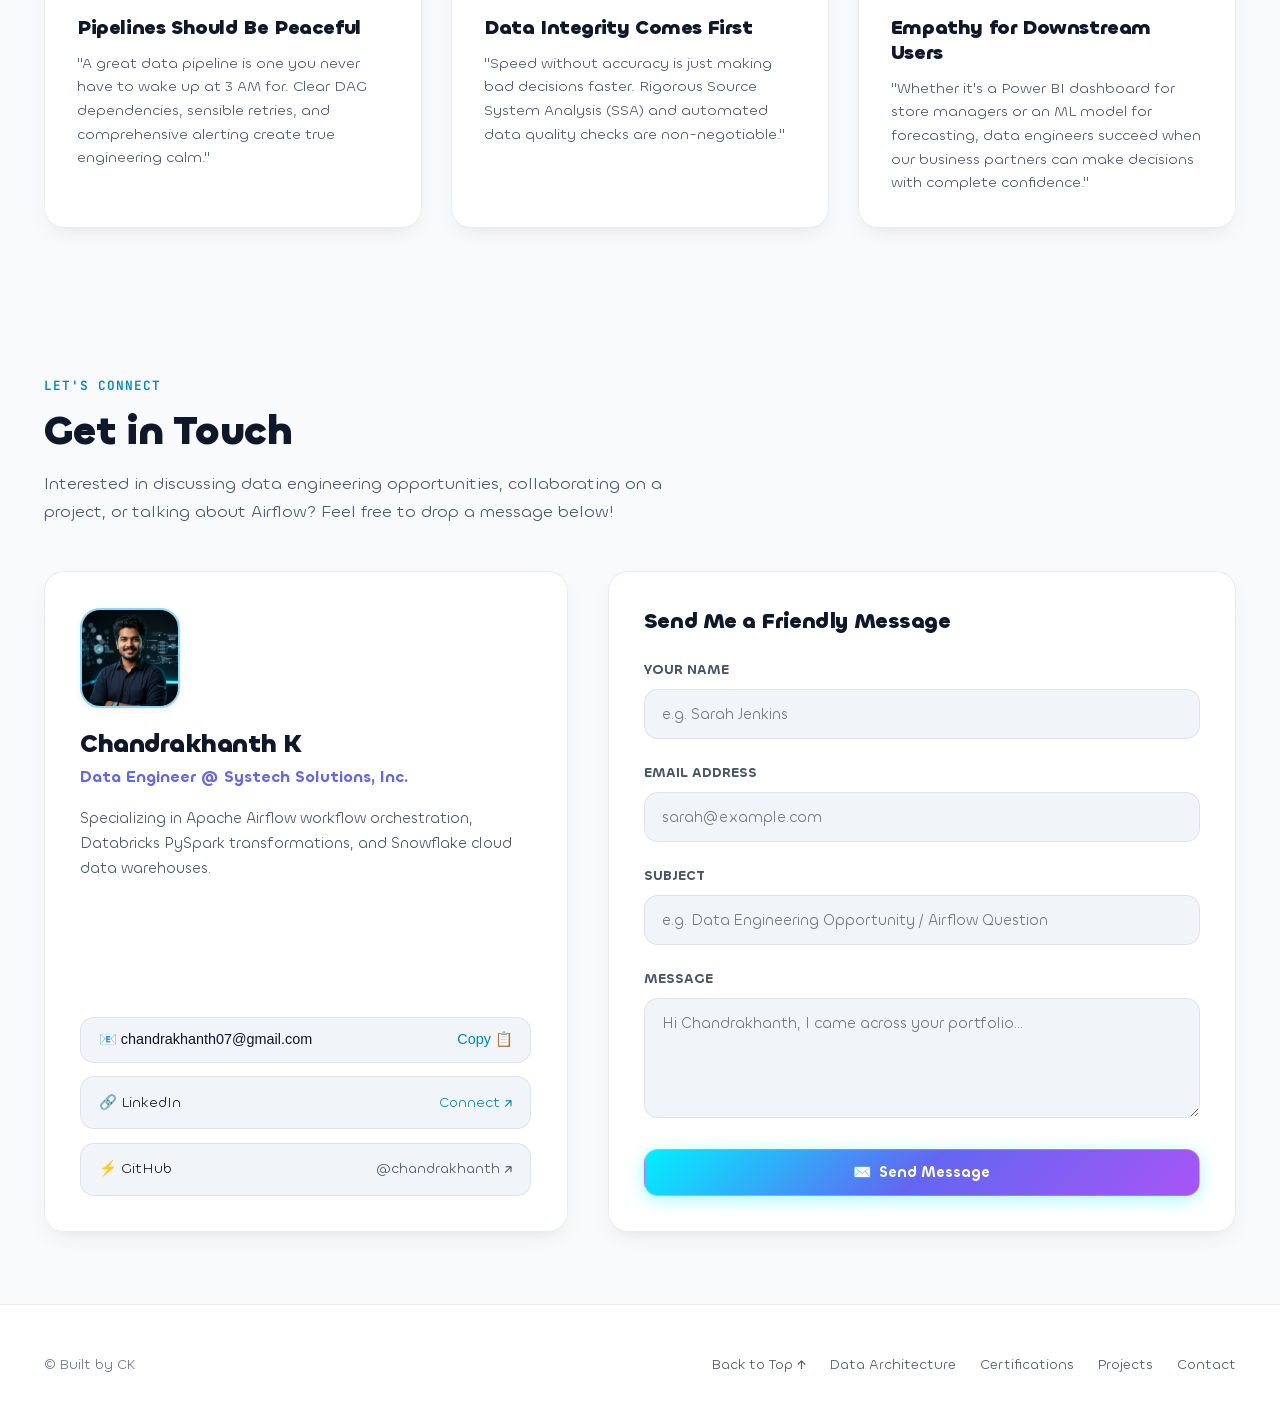
==== commit 3755aed7: "Terminal Update" ====
--- a/index.html
+++ b/index.html
@@ -188,7 +188,7 @@
 
     <section id="hero" class="hero-section">
 
-      <video class="hero-video-art" autoplay muted loop playsinline preload="auto" aria-hidden="true"
+      <video class="hero-video-art" autoplay muted loop playsinline webkit-playsinline preload="auto" aria-hidden="true"
         poster="https://d2ol7oe51mr4n9.cloudfront.net/user_38xzZboKViGWJOttwIXH07lWA1P/130837c4-0244-4f37-9c61-8d801d93fd29.jpg"
         src="https://d8j0ntlcm91z4.cloudfront.net/user_38xzZboKViGWJOttwIXH07lWA1P/hf_20260912_104303_0c6d60b2-9353-408e-9449-585108a22fb5.mp4"></video>
 
@@ -206,7 +206,7 @@
 
         <h1 class="hero-title">
           <span id="h1a">Hi, I'm Chandrakhanth</span>
-          <span id="h1b">Architecting High-Throughput <span id="typing-text">Data Platforms</span><span class="typing-cursor">|</span></span>
+          <span id="h1b">Architecting High-Throughput Data Platforms</span>
         </h1>
 
         <p class="hero-sub">
@@ -624,6 +624,13 @@
         c = document.getElementById('hero-canvas');
       if (!v) return;
 
+      // Strictly configure WebKit / iOS autoplay properties
+      v.muted = true;
+      v.defaultMuted = true;
+      v.playsInline = true;
+      v.setAttribute('playsinline', '');
+      v.setAttribute('webkit-playsinline', '');
+
       function activateCanvas() {
         if (c) {
           c.style.display = 'block';
@@ -633,30 +640,45 @@
         }
       }
 
-      function sync() {
+      function attemptPlayVideo() {
         if (q && q.matches) {
           v.pause();
           activateCanvas();
-        } else {
-          var p = v.play();
-          if (p) {
-            p.catch(function () {
-              activateCanvas();
-            });
-          }
+          return;
+        }
+        var p = v.play();
+        if (p && typeof p.catch === 'function') {
+          p.catch(function () {
+            // If browser blocks autoplay or low power mode is active, ensure dynamic canvas motion is active
+            activateCanvas();
+          });
         }
       }
 
+      // One-time unlock for mobile browsers (iOS Safari / Android Chrome) on first interaction
+      function unlockMobileVideo() {
+        if (v && v.paused && !(q && q.matches)) {
+          attemptPlayVideo();
+        }
+        window.removeEventListener('touchstart', unlockMobileVideo);
+        window.removeEventListener('pointerdown', unlockMobileVideo);
+        window.removeEventListener('scroll', unlockMobileVideo);
+      }
+      window.addEventListener('touchstart', unlockMobileVideo, { passive: true });
+      window.addEventListener('pointerdown', unlockMobileVideo, { passive: true });
+      window.addEventListener('scroll', unlockMobileVideo, { passive: true });
+
       v.addEventListener('playing', function() {
         v.style.opacity = '1';
+        activateCanvas();
       });
       v.addEventListener('error', function() {
         v.style.display = 'none';
         activateCanvas();
       });
 
-      sync();
-      if (q && q.addEventListener) q.addEventListener('change', sync);
+      attemptPlayVideo();
+      if (q && q.addEventListener) q.addEventListener('change', attemptPlayVideo);
     })();
 
     (function () {
--- a/styles/main.css
+++ b/styles/main.css
@@ -750,21 +750,23 @@
   position: absolute;
   top: 30%;
   left: 50%;
-  transform: translate(-50%, -30%);
+  transform: translate3d(-50%, -30%, 0);
   width: 780px;
   max-width: 92vw;
   height: 480px;
   background: radial-gradient(ellipse at center, rgba(0, 240, 255, 0.16) 0%, rgba(99, 102, 241, 0.12) 38%, rgba(16, 185, 129, 0.08) 65%, transparent 75%);
   filter: blur(65px);
+  -webkit-filter: blur(65px);
   pointer-events: none;
   z-index: 1;
+  will-change: transform, opacity;
   animation: heroAuroraFloat 10s ease-in-out infinite alternate;
 }
 
 @keyframes heroAuroraFloat {
-  0% { transform: translate(-50%, -30%) scale(0.95); opacity: 0.65; }
-  50% { transform: translate(-48%, -34%) scale(1.08) rotate(3deg); opacity: 0.95; }
-  100% { transform: translate(-52%, -28%) scale(1.02) rotate(-3deg); opacity: 0.75; }
+  0% { transform: translate3d(-50%, -30%, 0) scale(0.95); opacity: 0.65; }
+  50% { transform: translate3d(-48%, -34%, 0) scale(1.08) rotate(3deg); opacity: 0.95; }
+  100% { transform: translate3d(-52%, -28%, 0) scale(1.02) rotate(-3deg); opacity: 0.75; }
 }
 
 .hero-canvas {
@@ -775,7 +777,8 @@
   height: 100%;
   pointer-events: none;
   z-index: 1;
-  opacity: 0.88;
+  opacity: 0.92;
+  display: block;
 }
 
 .hero-center-stage {
@@ -862,16 +865,7 @@
 }
 
 .typing-cursor {
-  display: inline-block;
-  margin-left: 2px;
-  color: var(--accent-cyan);
-  font-weight: 300;
-  animation: typingBlink 1s infinite;
-}
-
-@keyframes typingBlink {
-  0%, 100% { opacity: 1; }
-  50% { opacity: 0; }
+  display: none;
 }
 
 .hero-sub {
@@ -1098,71 +1092,81 @@
   50% { opacity: 1; transform: scaleY(1.05); }
 }
 
-@media (prefers-reduced-motion: no-preference) {
-  @keyframes heroFadeUp {
-    0% {
-      opacity: 0;
-      transform: translateY(18px);
-    }
-    100% {
-      opacity: 1;
-      transform: translateY(0);
-    }
-  }
-
-  @keyframes heroTitleSlide {
-    0% {
-      opacity: 0;
-      transform: translateY(22px);
-    }
-    100% {
-      opacity: 1;
-      transform: translateY(0);
-    }
-  }
-
-  @keyframes heroDrawRule {
-    0% { transform: scaleY(0); opacity: 0; }
-    100% { transform: scaleY(1); opacity: 1; }
-  }
-
-  .hero-status-pill {
-    animation: heroFadeUp 0.65s cubic-bezier(0.16, 1, 0.3, 1) 0.15s both;
-  }
-  #h1a {
-    animation: heroTitleSlide 0.8s cubic-bezier(0.16, 1, 0.3, 1) 0.28s both;
-  }
-  #h1b {
-    animation: heroTitleSlide 0.85s cubic-bezier(0.16, 1, 0.3, 1) 0.42s both;
-  }
-  #sub1 {
-    animation: heroFadeUp 0.75s cubic-bezier(0.16, 1, 0.3, 1) 0.62s both;
-  }
-  #sub2 {
-    animation: heroFadeUp 0.75s cubic-bezier(0.16, 1, 0.3, 1) 0.74s both;
-  }
-  .cta {
-    animation: heroFadeUp 0.8s cubic-bezier(0.16, 1, 0.3, 1) 0.88s both;
-  }
-  .hero-glass-pill {
-    animation: heroFadeUp 0.75s cubic-bezier(0.16, 1, 0.3, 1) 0.98s both;
-  }
-  .feats li:nth-child(1) {
-    animation: heroFadeUp 0.6s cubic-bezier(0.16, 1, 0.3, 1) 1.05s both;
-  }
-  .feats li:nth-child(2) {
-    animation: heroFadeUp 0.6s cubic-bezier(0.16, 1, 0.3, 1) 1.12s both;
-  }
-  .feats li:nth-child(3) {
-    animation: heroFadeUp 0.6s cubic-bezier(0.16, 1, 0.3, 1) 1.19s both;
-  }
-  .feats li:nth-child(4) {
-    animation: heroFadeUp 0.6s cubic-bezier(0.16, 1, 0.3, 1) 1.26s both;
-  }
-  .rule {
-    animation: heroDrawRule 0.65s cubic-bezier(0.16, 1, 0.3, 1) 1.34s both;
-    transform-origin: top;
-  }
+@keyframes heroFadeUp {
+  0% {
+    opacity: 0;
+    transform: translateY(18px);
+  }
+  100% {
+    opacity: 1;
+    transform: translateY(0);
+  }
+}
+
+@keyframes heroTitleSlide {
+  0% {
+    opacity: 0;
+    transform: translateY(22px);
+  }
+  100% {
+    opacity: 1;
+    transform: translateY(0);
+  }
+}
+
+@keyframes heroDrawRule {
+  0% { transform: scaleY(0); opacity: 0; }
+  100% { transform: scaleY(1); opacity: 1; }
+}
+
+.hero-status-pill {
+  animation: heroFadeUp 0.65s cubic-bezier(0.16, 1, 0.3, 1) 0.15s both;
+  will-change: transform, opacity;
+}
+#h1a {
+  animation: heroTitleSlide 0.8s cubic-bezier(0.16, 1, 0.3, 1) 0.28s both;
+  will-change: transform, opacity;
+}
+#h1b {
+  animation: heroTitleSlide 0.85s cubic-bezier(0.16, 1, 0.3, 1) 0.42s both;
+  will-change: transform, opacity;
+}
+#sub1 {
+  animation: heroFadeUp 0.75s cubic-bezier(0.16, 1, 0.3, 1) 0.62s both;
+  will-change: transform, opacity;
+}
+#sub2 {
+  animation: heroFadeUp 0.75s cubic-bezier(0.16, 1, 0.3, 1) 0.74s both;
+  will-change: transform, opacity;
+}
+.cta {
+  animation: heroFadeUp 0.8s cubic-bezier(0.16, 1, 0.3, 1) 0.88s both;
+  will-change: transform, opacity;
+}
+.hero-glass-pill {
+  animation: heroFadeUp 0.75s cubic-bezier(0.16, 1, 0.3, 1) 0.98s both;
+  will-change: transform, opacity;
+}
+.feats li:nth-child(1) {
+  animation: heroFadeUp 0.6s cubic-bezier(0.16, 1, 0.3, 1) 1.05s both;
+  will-change: transform, opacity;
+}
+.feats li:nth-child(2) {
+  animation: heroFadeUp 0.6s cubic-bezier(0.16, 1, 0.3, 1) 1.12s both;
+  will-change: transform, opacity;
+}
+.feats li:nth-child(3) {
+  animation: heroFadeUp 0.6s cubic-bezier(0.16, 1, 0.3, 1) 1.19s both;
+  will-change: transform, opacity;
+}
+.feats li:nth-child(4) {
+  animation: heroFadeUp 0.6s cubic-bezier(0.16, 1, 0.3, 1) 1.26s both;
+  will-change: transform, opacity;
+}
+.rule {
+  animation: heroDrawRule 0.65s cubic-bezier(0.16, 1, 0.3, 1) 1.34s both;
+  transform-origin: top;
+  will-change: transform, opacity;
 }
 
 .terminal-showcase-grid {
